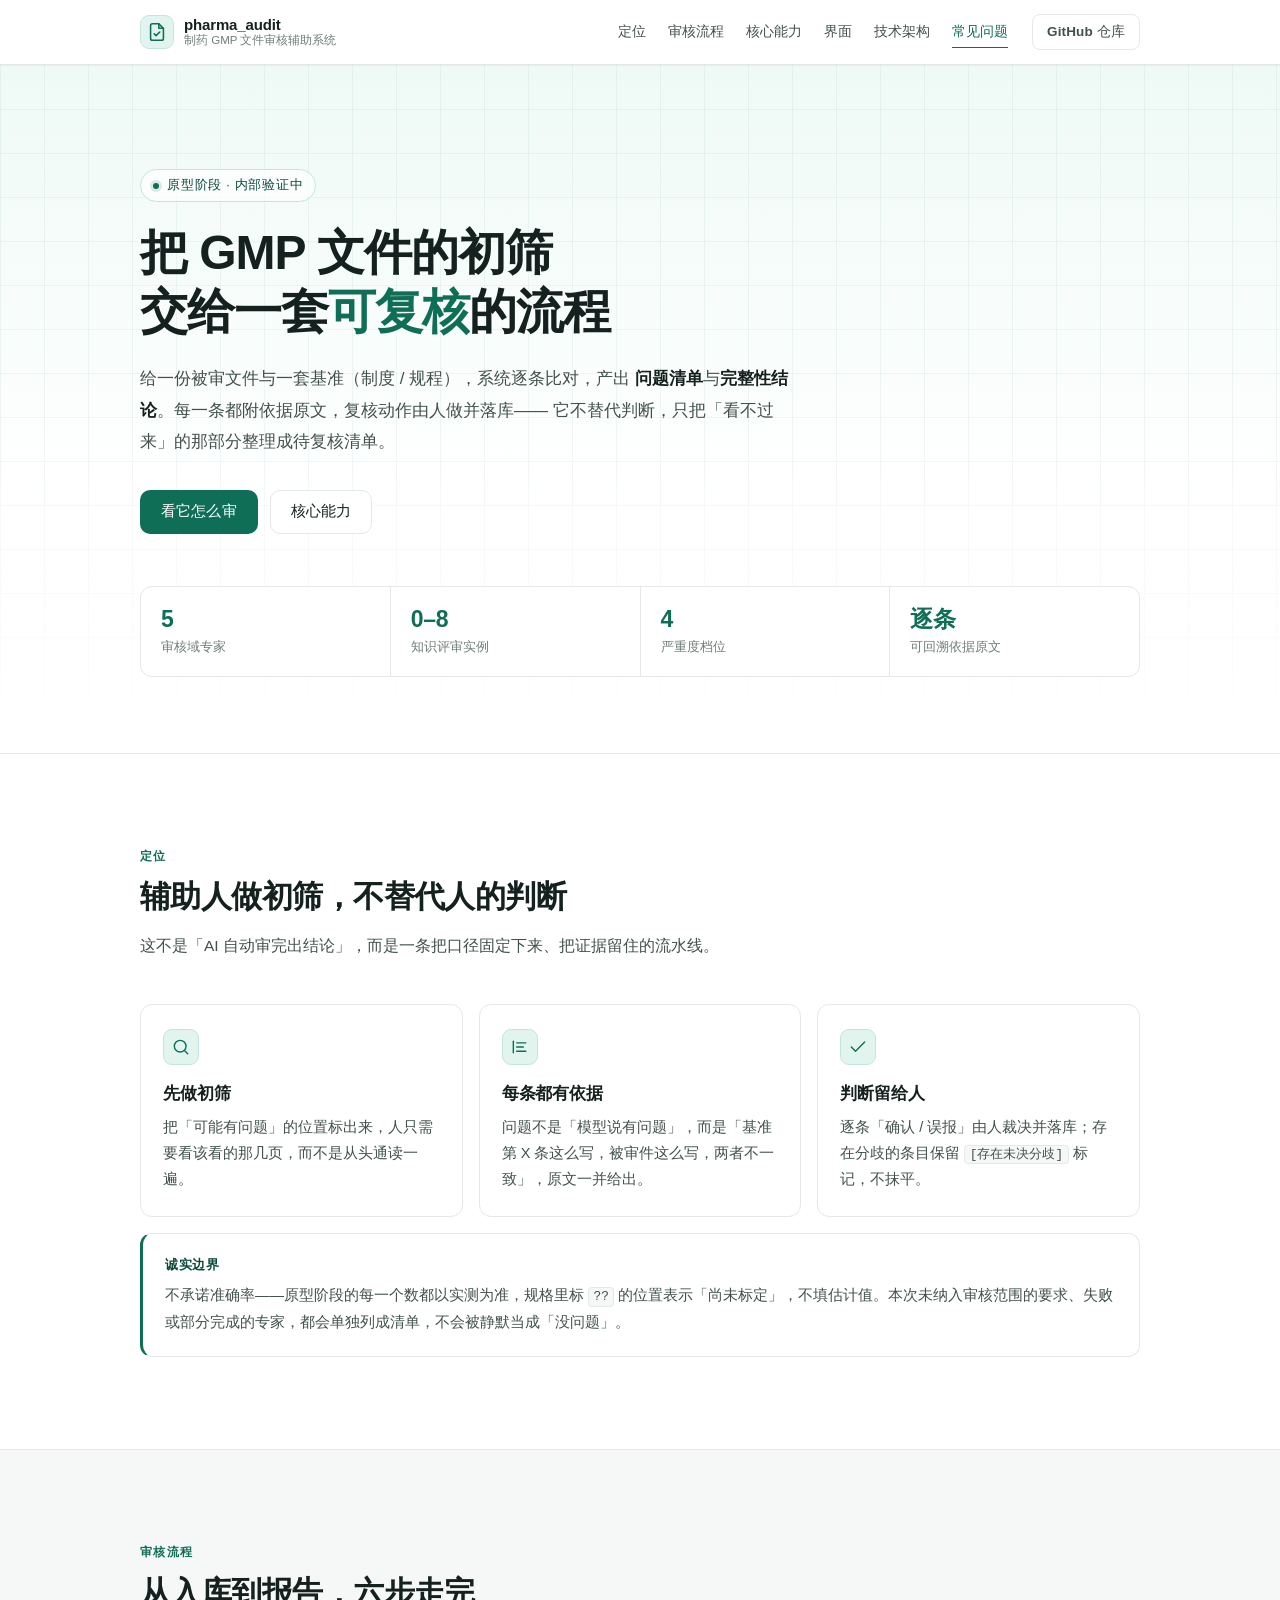
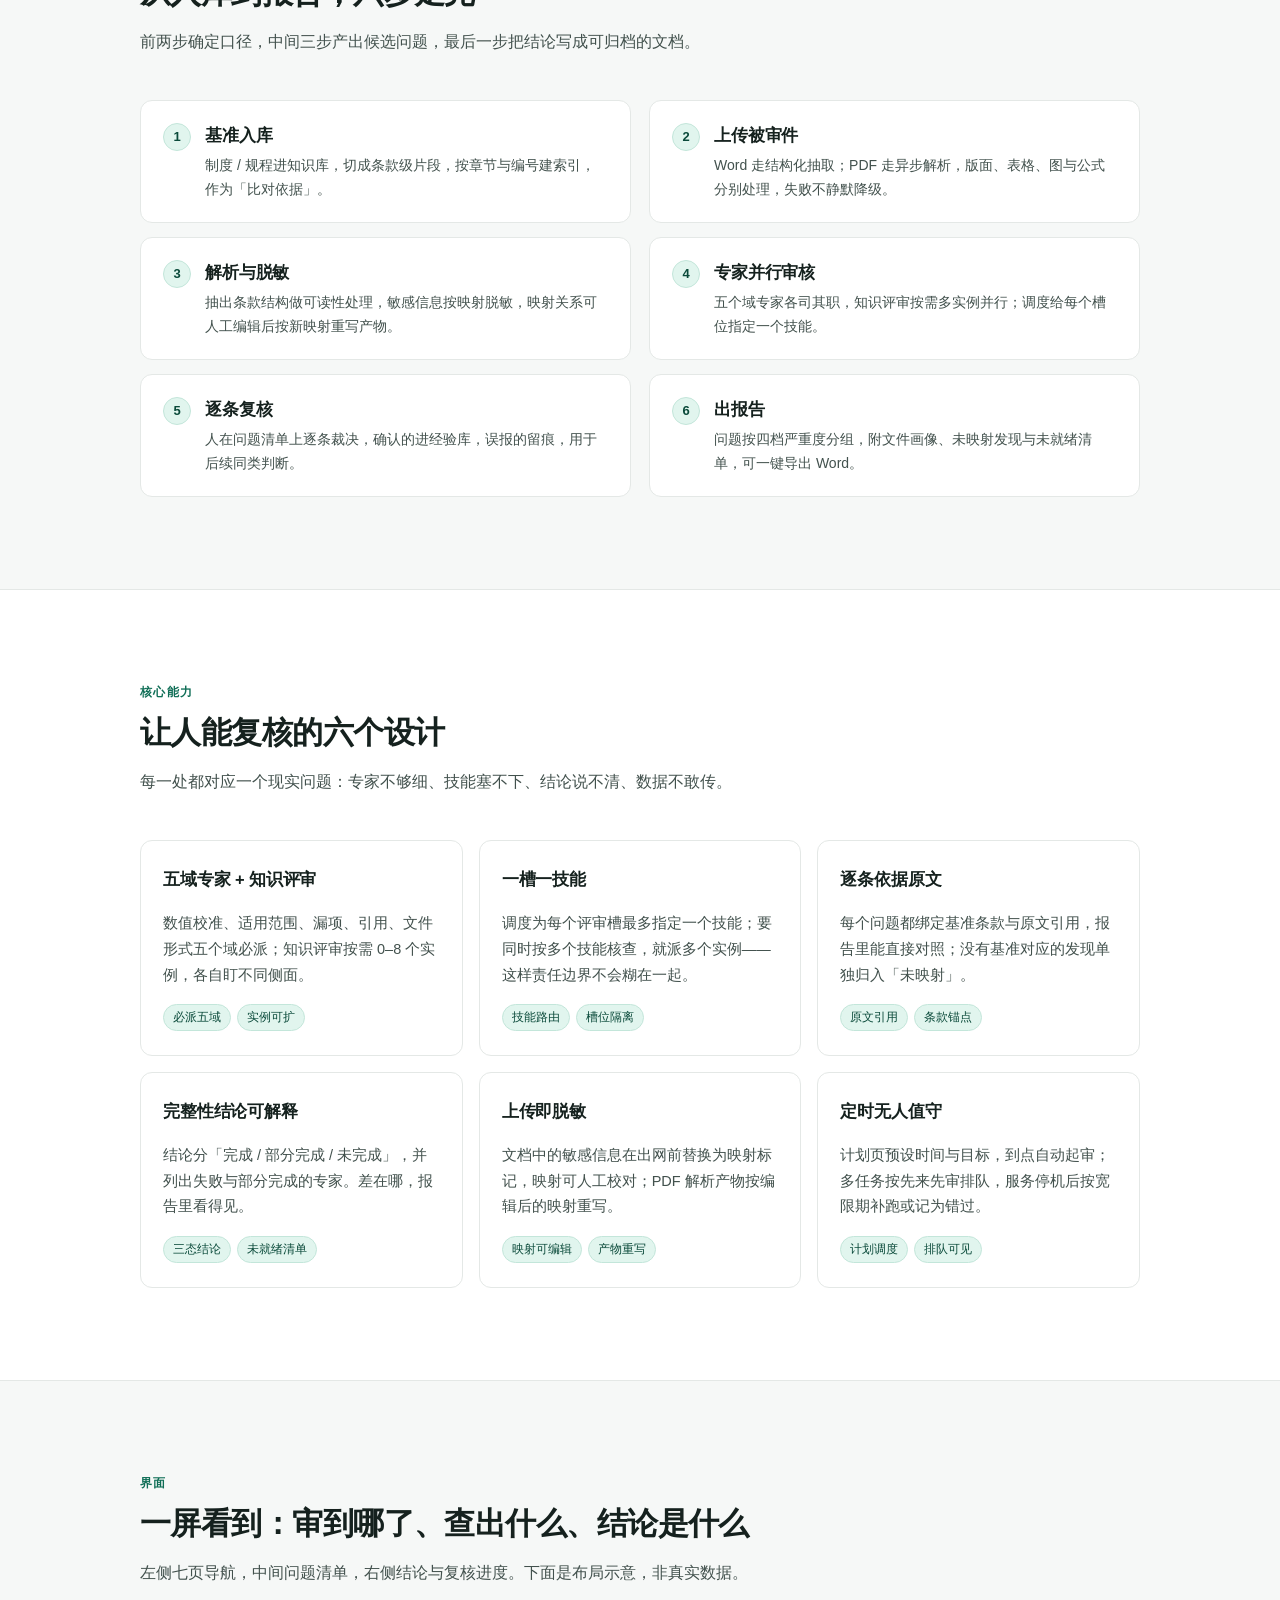
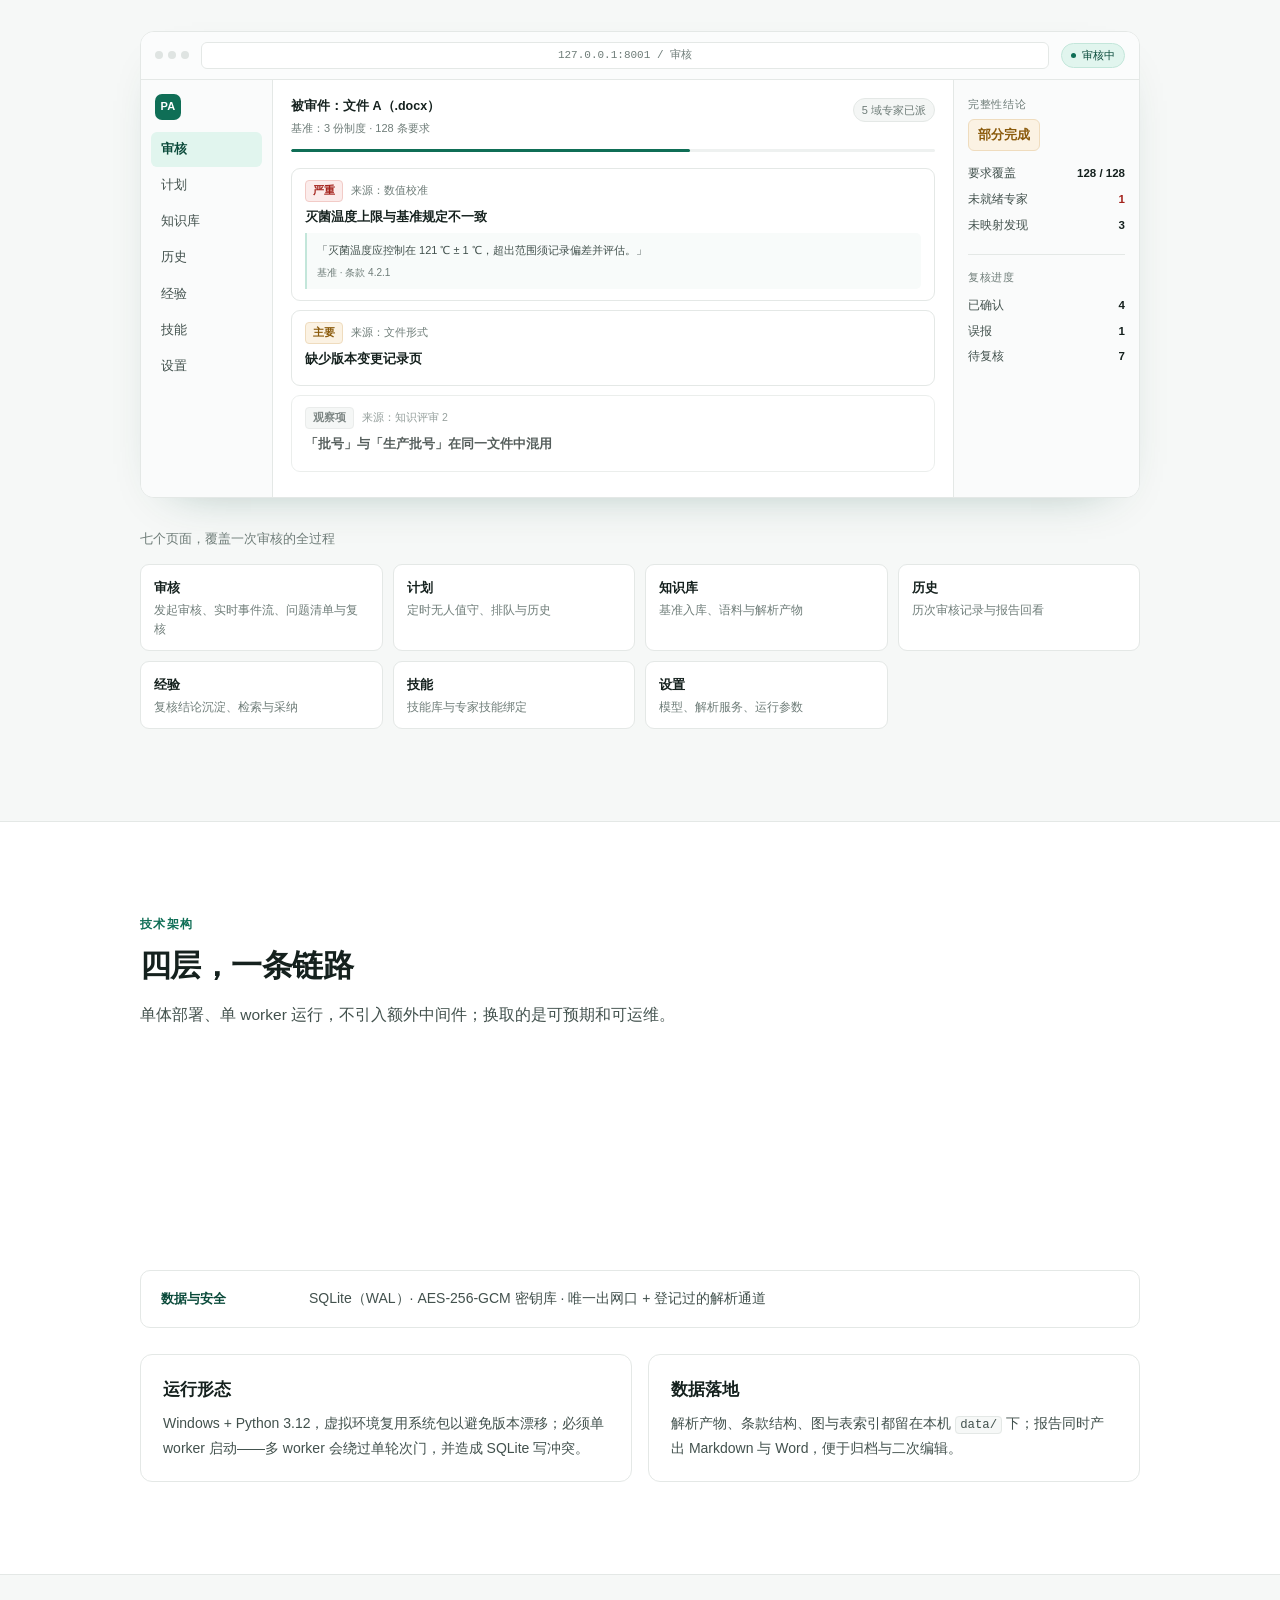
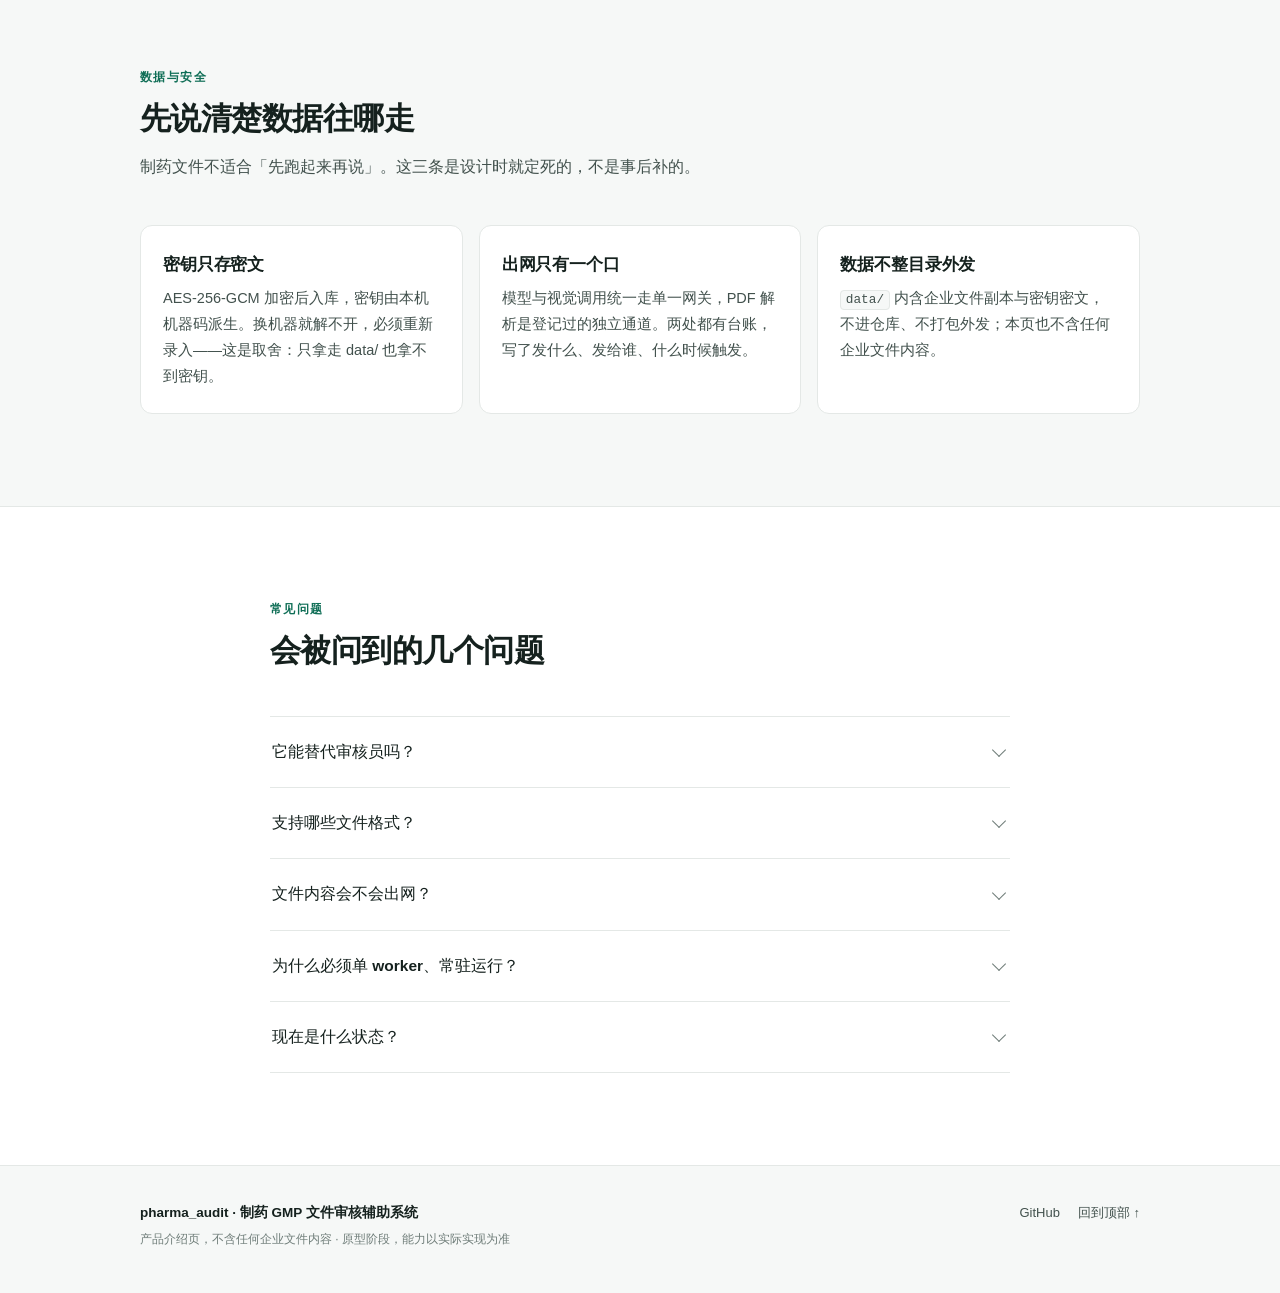
==== index.html @ dced98c9 "站点初始版本：产品介绍落地页（纯静态，无外部依赖）" ====
<!DOCTYPE html>
<html lang="zh-CN">
<head>
<meta charset="utf-8">
<meta name="viewport" content="width=device-width, initial-scale=1">
<title>制药 GMP 文件审核辅助系统 · 把初筛交给一套可复核的流程</title>
<meta name="description" content="制药 GMP 文件审核辅助系统：输入被审文件与基准制度，逐条比对，产出带依据原文的问题清单与完整性结论。系统做初筛，判断留给人。">
<meta name="color-scheme" content="light">
<meta property="og:type" content="website">
<meta property="og:title" content="制药 GMP 文件审核辅助系统">
<meta property="og:description" content="把 GMP 文件的初筛，交给一套可复核的流程。问题清单 + 完整性结论，每条都带依据原文。">
<meta property="og:url" content="https://wilson1109.github.io/pharma-audit-site/">
<link rel="canonical" href="https://wilson1109.github.io/pharma-audit-site/">
<link rel="icon" href="assets/favicon.svg" type="image/svg+xml">
<link rel="stylesheet" href="assets/css/style.css">
</head>
<body>
<a class="skip" href="#main">跳到正文</a>

<header class="nav" id="nav">
  <div class="wrap nav-inner">
    <a class="brand" href="#top">
      <span class="brand-mark" aria-hidden="true">
        <svg viewBox="0 0 24 24" width="22" height="22" fill="none" stroke="currentColor" stroke-width="1.7" stroke-linecap="round" stroke-linejoin="round">
          <path d="M14 3H7a2 2 0 0 0-2 2v14a2 2 0 0 0 2 2h10a2 2 0 0 0 2-2V8z"/>
          <path d="M14 3v5h5"/>
          <path d="M9 14l2 2 4-4"/>
        </svg>
      </span>
      <span class="brand-text">
        <b>pharma_audit</b>
        <i>制药 GMP 文件审核辅助系统</i>
      </span>
    </a>
    <nav class="nav-links" aria-label="页面导航">
      <a href="#position">定位</a>
      <a href="#flow">审核流程</a>
      <a href="#capability">核心能力</a>
      <a href="#ui">界面</a>
      <a href="#stack">技术架构</a>
      <a href="#faq">常见问题</a>
    </nav>
    <a class="btn btn-ghost nav-cta" href="https://github.com/wilson1109/pharma-audit-site" target="_blank" rel="noopener">GitHub 仓库</a>
    <button class="nav-toggle" id="navToggle" aria-label="展开导航" aria-expanded="false" aria-controls="navMobile">
      <span></span><span></span>
    </button>
  </div>
  <div class="nav-mobile" id="navMobile" hidden>
    <a href="#position">定位</a>
    <a href="#flow">审核流程</a>
    <a href="#capability">核心能力</a>
    <a href="#ui">界面</a>
    <a href="#stack">技术架构</a>
    <a href="#faq">常见问题</a>
    <a href="https://github.com/wilson1109/pharma-audit-site" target="_blank" rel="noopener">GitHub 仓库</a>
  </div>
</header>

<main id="main">

  <section class="hero" id="top">
    <div class="wrap">
      <p class="eyebrow"><span class="dot" aria-hidden="true"></span>原型阶段 · 内部验证中</p>
      <h1>把 GMP 文件的初筛<br>交给一套<b>可复核</b>的流程</h1>
      <p class="lede">
        给一份被审文件与一套基准（制度 / 规程），系统逐条比对，产出
        <b>问题清单</b>与<b>完整性结论</b>。每一条都附依据原文，复核动作由人做并落库——
        它不替代判断，只把「看不过来」的那部分整理成待复核清单。
      </p>
      <div class="hero-actions">
        <a class="btn btn-solid" href="#flow">看它怎么审</a>
        <a class="btn btn-line" href="#capability">核心能力</a>
      </div>
      <dl class="hero-stats">
        <div><dt>5</dt><dd>审核域专家</dd></div>
        <div><dt>0–8</dt><dd>知识评审实例</dd></div>
        <div><dt>4</dt><dd>严重度档位</dd></div>
        <div><dt>逐条</dt><dd>可回溯依据原文</dd></div>
      </dl>
    </div>
  </section>

  <section class="section" id="position">
    <div class="wrap">
      <header class="sec-head">
        <p class="kicker">定位</p>
        <h2>辅助人做初筛，不替代人的判断</h2>
        <p class="sec-lede">这不是「AI 自动审完出结论」，而是一条把口径固定下来、把证据留住的流水线。</p>
      </header>
      <div class="grid grid-3">
        <article class="card">
          <span class="card-icon" aria-hidden="true">
            <svg viewBox="0 0 24 24" width="20" height="20" fill="none" stroke="currentColor" stroke-width="1.7" stroke-linecap="round" stroke-linejoin="round"><circle cx="11" cy="11" r="7"/><path d="M20 20l-3.6-3.6"/></svg>
          </span>
          <h3>先做初筛</h3>
          <p>把「可能有问题」的位置标出来，人只需要看该看的那几页，而不是从头通读一遍。</p>
        </article>
        <article class="card">
          <span class="card-icon" aria-hidden="true">
            <svg viewBox="0 0 24 24" width="20" height="20" fill="none" stroke="currentColor" stroke-width="1.7" stroke-linecap="round" stroke-linejoin="round"><path d="M4 5v14"/><path d="M8 7h11M8 12h8M8 17h11"/></svg>
          </span>
          <h3>每条都有依据</h3>
          <p>问题不是「模型说有问题」，而是「基准第 X 条这么写，被审件这么写，两者不一致」，原文一并给出。</p>
        </article>
        <article class="card">
          <span class="card-icon" aria-hidden="true">
            <svg viewBox="0 0 24 24" width="20" height="20" fill="none" stroke="currentColor" stroke-width="1.7" stroke-linecap="round" stroke-linejoin="round"><path d="M20 6L9 17l-5-5"/></svg>
          </span>
          <h3>判断留给人</h3>
          <p>逐条「确认 / 误报」由人裁决并落库；存在分歧的条目保留 <code>[存在未决分歧]</code> 标记，不抹平。</p>
        </article>
      </div>

      <div class="note">
        <b>诚实边界</b>
        <p>不承诺准确率——原型阶段的每一个数都以实测为准，规格里标 <code>??</code> 的位置表示「尚未标定」，不填估计值。本次未纳入审核范围的要求、失败或部分完成的专家，都会单独列成清单，不会被静默当成「没问题」。</p>
      </div>
    </div>
  </section>

  <section class="section section-soft" id="flow">
    <div class="wrap">
      <header class="sec-head">
        <p class="kicker">审核流程</p>
        <h2>从入库到报告，六步走完</h2>
        <p class="sec-lede">前两步确定口径，中间三步产出候选问题，最后一步把结论写成可归档的文档。</p>
      </header>
      <ol class="steps">
        <li>
          <span class="step-n">1</span>
          <div><h3>基准入库</h3><p>制度 / 规程进知识库，切成条款级片段，按章节与编号建索引，作为「比对依据」。</p></div>
        </li>
        <li>
          <span class="step-n">2</span>
          <div><h3>上传被审件</h3><p>Word 走结构化抽取；PDF 走异步解析，版面、表格、图与公式分别处理，失败不静默降级。</p></div>
        </li>
        <li>
          <span class="step-n">3</span>
          <div><h3>解析与脱敏</h3><p>抽出条款结构做可读性处理，敏感信息按映射脱敏，映射关系可人工编辑后按新映射重写产物。</p></div>
        </li>
        <li>
          <span class="step-n">4</span>
          <div><h3>专家并行审核</h3><p>五个域专家各司其职，知识评审按需多实例并行；调度给每个槽位指定一个技能。</p></div>
        </li>
        <li>
          <span class="step-n">5</span>
          <div><h3>逐条复核</h3><p>人在问题清单上逐条裁决，确认的进经验库，误报的留痕，用于后续同类判断。</p></div>
        </li>
        <li>
          <span class="step-n">6</span>
          <div><h3>出报告</h3><p>问题按四档严重度分组，附文件画像、未映射发现与未就绪清单，可一键导出 Word。</p></div>
        </li>
      </ol>
    </div>
  </section>

  <section class="section" id="capability">
    <div class="wrap">
      <header class="sec-head">
        <p class="kicker">核心能力</p>
        <h2>让人能复核的六个设计</h2>
        <p class="sec-lede">每一处都对应一个现实问题：专家不够细、技能塞不下、结论说不清、数据不敢传。</p>
      </header>
      <div class="grid grid-3">
        <article class="card card-tall">
          <h3>五域专家 + 知识评审</h3>
          <p>数值校准、适用范围、漏项、引用、文件形式五个域必派；知识评审按需 0–8 个实例，各自盯不同侧面。</p>
          <p class="tags"><span>必派五域</span><span>实例可扩</span></p>
        </article>
        <article class="card card-tall">
          <h3>一槽一技能</h3>
          <p>调度为每个评审槽最多指定一个技能；要同时按多个技能核查，就派多个实例——这样责任边界不会糊在一起。</p>
          <p class="tags"><span>技能路由</span><span>槽位隔离</span></p>
        </article>
        <article class="card card-tall">
          <h3>逐条依据原文</h3>
          <p>每个问题都绑定基准条款与原文引用，报告里能直接对照；没有基准对应的发现单独归入「未映射」。</p>
          <p class="tags"><span>原文引用</span><span>条款锚点</span></p>
        </article>
        <article class="card card-tall">
          <h3>完整性结论可解释</h3>
          <p>结论分「完成 / 部分完成 / 未完成」，并列出失败与部分完成的专家。差在哪，报告里看得见。</p>
          <p class="tags"><span>三态结论</span><span>未就绪清单</span></p>
        </article>
        <article class="card card-tall">
          <h3>上传即脱敏</h3>
          <p>文档中的敏感信息在出网前替换为映射标记，映射可人工校对；PDF 解析产物按编辑后的映射重写。</p>
          <p class="tags"><span>映射可编辑</span><span>产物重写</span></p>
        </article>
        <article class="card card-tall">
          <h3>定时无人值守</h3>
          <p>计划页预设时间与目标，到点自动起审；多任务按先来先审排队，服务停机后按宽限期补跑或记为错过。</p>
          <p class="tags"><span>计划调度</span><span>排队可见</span></p>
        </article>
      </div>
    </div>
  </section>

  <section class="section section-soft" id="ui">
    <div class="wrap">
      <header class="sec-head">
        <p class="kicker">界面</p>
        <h2>一屏看到：审到哪了、查出什么、结论是什么</h2>
        <p class="sec-lede">左侧七页导航，中间问题清单，右侧结论与复核进度。下面是布局示意，非真实数据。</p>
      </header>

      <div class="mock" role="img" aria-label="审核页界面布局示意：左侧七页导航，中间为带严重度与依据原文的问题清单，右侧为完整性结论与复核进度">
        <div class="mock-bar">
          <span class="mock-dots" aria-hidden="true"><i></i><i></i><i></i></span>
          <span class="mock-url">127.0.0.1:8001 / 审核</span>
          <span class="mock-live"><i aria-hidden="true"></i>审核中</span>
        </div>
        <div class="mock-body">
          <aside class="mock-side">
            <div class="mock-logo">PA</div>
            <ul>
              <li class="on">审核</li>
              <li>计划</li>
              <li>知识库</li>
              <li>历史</li>
              <li>经验</li>
              <li>技能</li>
              <li>设置</li>
            </ul>
          </aside>
          <div class="mock-main">
            <div class="mock-head">
              <div>
                <b>被审件：文件 A（.docx）</b>
                <span>基准：3 份制度 · 128 条要求</span>
              </div>
              <span class="mock-chip">5 域专家已派</span>
            </div>
            <div class="mock-progress"><i style="width:62%"></i></div>

            <div class="fin">
              <div class="fin-top"><span class="sev sev-1">严重</span><span class="fin-src">来源：数值校准</span></div>
              <p class="fin-title">灭菌温度上限与基准规定不一致</p>
              <blockquote>「灭菌温度应控制在 121 ℃ ± 1 ℃，超出范围须记录偏差并评估。」<cite>基准 · 条款 4.2.1</cite></blockquote>
            </div>

            <div class="fin">
              <div class="fin-top"><span class="sev sev-2">主要</span><span class="fin-src">来源：文件形式</span></div>
              <p class="fin-title">缺少版本变更记录页</p>
            </div>

            <div class="fin fin-dim">
              <div class="fin-top"><span class="sev sev-4">观察项</span><span class="fin-src">来源：知识评审 2</span></div>
              <p class="fin-title">「批号」与「生产批号」在同一文件中混用</p>
            </div>
          </div>
          <aside class="mock-right">
            <p class="panel-t">完整性结论</p>
            <p class="verdict">部分完成</p>
            <p class="kv"><span>要求覆盖</span><b>128 / 128</b></p>
            <p class="kv"><span>未就绪专家</span><b class="warn">1</b></p>
            <p class="kv"><span>未映射发现</span><b>3</b></p>
            <p class="panel-t">复核进度</p>
            <p class="kv"><span>已确认</span><b>4</b></p>
            <p class="kv"><span>误报</span><b>1</b></p>
            <p class="kv"><span>待复核</span><b>7</b></p>
          </aside>
        </div>
      </div>

      <div class="pages-strip">
        <p class="pages-title">七个页面，覆盖一次审核的全过程</p>
        <ul class="pages-list">
          <li><b>审核</b><span>发起审核、实时事件流、问题清单与复核</span></li>
          <li><b>计划</b><span>定时无人值守、排队与历史</span></li>
          <li><b>知识库</b><span>基准入库、语料与解析产物</span></li>
          <li><b>历史</b><span>历次审核记录与报告回看</span></li>
          <li><b>经验</b><span>复核结论沉淀、检索与采纳</span></li>
          <li><b>技能</b><span>技能库与专家技能绑定</span></li>
          <li><b>设置</b><span>模型、解析服务、运行参数</span></li>
        </ul>
      </div>
    </div>
  </section>

  <section class="section" id="stack">
    <div class="wrap">
      <header class="sec-head">
        <p class="kicker">技术架构</p>
        <h2>四层，一条链路</h2>
        <p class="sec-lede">单体部署、单 worker 运行，不引入额外中间件；换取的是可预期和可运维。</p>
      </header>

      <div class="stack">
        <div class="layer layer-1">
          <p class="layer-t">接入层</p>
          <p class="layer-d">FastAPI 七页界面 + SSE 实时事件流 · 单进程部署</p>
        </div>
        <div class="layer layer-2">
          <p class="layer-t">编排层</p>
          <p class="layer-d">LangGraph 图编排：分诊 → 多专家并行 → 汇总 → 完整性判定</p>
        </div>
        <div class="layer layer-3">
          <p class="layer-t">能力层</p>
          <p class="layer-d">混合检索（向量 / 词法 / 融合）· 专家与技能库 · 经验记忆 · 报告渲染</p>
        </div>
        <div class="layer layer-4">
          <p class="layer-t">数据与安全</p>
          <p class="layer-d">SQLite（WAL）· AES-256-GCM 密钥库 · 唯一出网口 + 登记过的解析通道</p>
        </div>
      </div>

      <div class="grid grid-2 tech-notes">
        <div class="mini">
          <h3>运行形态</h3>
          <p>Windows + Python 3.12，虚拟环境复用系统包以避免版本漂移；必须单 worker 启动——多 worker 会绕过单轮次门，并造成 SQLite 写冲突。</p>
        </div>
        <div class="mini">
          <h3>数据落地</h3>
          <p>解析产物、条款结构、图与表索引都留在本机 <code>data/</code> 下；报告同时产出 Markdown 与 Word，便于归档与二次编辑。</p>
        </div>
      </div>
    </div>
  </section>

  <section class="section section-soft" id="security">
    <div class="wrap">
      <header class="sec-head">
        <p class="kicker">数据与安全</p>
        <h2>先说清楚数据往哪走</h2>
        <p class="sec-lede">制药文件不适合「先跑起来再说」。这三条是设计时就定死的，不是事后补的。</p>
      </header>
      <div class="grid grid-3">
        <article class="card">
          <h3>密钥只存密文</h3>
          <p>AES-256-GCM 加密后入库，密钥由本机机器码派生。换机器就解不开，必须重新录入——这是取舍：只拿走 data/ 也拿不到密钥。</p>
        </article>
        <article class="card">
          <h3>出网只有一个口</h3>
          <p>模型与视觉调用统一走单一网关，PDF 解析是登记过的独立通道。两处都有台账，写了发什么、发给谁、什么时候触发。</p>
        </article>
        <article class="card">
          <h3>数据不整目录外发</h3>
          <p><code>data/</code> 内含企业文件副本与密钥密文，不进仓库、不打包外发；本页也不含任何企业文件内容。</p>
        </article>
      </div>
    </div>
  </section>

  <section class="section" id="faq">
    <div class="wrap wrap-narrow">
      <header class="sec-head">
        <p class="kicker">常见问题</p>
        <h2>会被问到的几个问题</h2>
      </header>
      <details>
        <summary>它能替代审核员吗？</summary>
        <p>不能，也没这么设计。它输出的是「待复核的问题候选」：定位、依据、原文都给了，判断仍然由人下。报告里每条都留有复核位。</p>
      </details>
      <details>
        <summary>支持哪些文件格式？</summary>
        <p>Word（.doc / .docx）走结构化抽取；PDF 走异步解析任务，版面、表格、图与公式分别处理，扫描件另做 OCR 复核。解析失败会明确报错，不会静默降级成本地粗解析。</p>
      </details>
      <details>
        <summary>文件内容会不会出网？</summary>
        <p>会，但边界是明确的：条款文本发往所配置的模型端点，PDF 只发文件字节或页面图像，不发送审核问题与报告内容。全部去向在项目 README 的外发台账里逐条登记，且需使用方书面确认后才允许。</p>
      </details>
      <details>
        <summary>为什么必须单 worker、常驻运行？</summary>
        <p>单 worker 是为了保证「一次只跑一轮审核」的进程级门不被绕过，同时避免 SQLite 写冲突；常驻是为了定时计划能到点触发——服务不在跑，计划不会执行。</p>
      </details>
      <details>
        <summary>现在是什么状态？</summary>
        <p>原型 / 内部验证阶段。七个页面与主链路可用，功能仍在收敛，规格与缺陷逐条登记。页面上的能力描述以当前实现为准，不承诺准确率数字。</p>
      </details>
    </div>
  </section>

</main>

<footer class="foot">
  <div class="wrap foot-inner">
    <div>
      <p class="foot-brand">pharma_audit · 制药 GMP 文件审核辅助系统</p>
      <p class="foot-note">产品介绍页，不含任何企业文件内容 · 原型阶段，能力以实际实现为准</p>
    </div>
    <div class="foot-links">
      <a href="https://github.com/wilson1109/pharma-audit-site" target="_blank" rel="noopener">GitHub</a>
      <a href="#top">回到顶部 ↑</a>
    </div>
  </div>
</footer>

<script src="assets/js/main.js" defer></script>
</body>
</html>
---- assets/css/style.css ----
/* pharma_audit · 站点样式
   纯静态、无外部依赖：不引 CDN 字体，不引框架。 */

:root{
  --brand:#0f6e56;
  --brand-ink:#0a4a3a;
  --brand-soft:#e1f5ee;
  --brand-line:#c3e6da;
  --ink:#15211e;
  --ink-2:#42514d;
  --muted:#6f7d79;
  --line:#e4e8e6;
  --line-2:#eef1f0;
  --bg:#ffffff;
  --bg-soft:#f6f8f7;
  --radius:12px;
  --wrap:1080px;
  --font:-apple-system,BlinkMacSystemFont,"Segoe UI","PingFang SC","Hiragino Sans GB","Microsoft YaHei",sans-serif;
  --mono:ui-monospace,SFMono-Regular,"Cascadia Mono",Consolas,monospace;
}

*{box-sizing:border-box}
html{-webkit-text-size-adjust:100%;scroll-behavior:smooth}
body{
  margin:0;
  font-family:var(--font);
  font-size:16px;
  line-height:1.7;
  color:var(--ink);
  background:var(--bg);
  -webkit-font-smoothing:antialiased;
}
img,svg{max-width:100%}
a{color:inherit;text-decoration:none}
code{font-family:var(--mono);font-size:.88em;background:var(--bg-soft);border:1px solid var(--line);border-radius:4px;padding:.1em .35em}

.wrap{width:100%;max-width:var(--wrap);margin:0 auto;padding:0 clamp(20px,5vw,40px)}
.wrap-narrow{max-width:820px}

.skip{position:absolute;left:-9999px}
.skip:focus{left:12px;top:12px;z-index:99;background:#fff;padding:8px 14px;border:1px solid var(--line);border-radius:8px}

/* ── 导航 ───────────────────────────────────────────── */
.nav{
  position:sticky;top:0;z-index:50;
  background:rgba(255,255,255,.88);
  backdrop-filter:saturate(160%) blur(10px);
  border-bottom:1px solid var(--line);
}
.nav-inner{display:flex;align-items:center;gap:24px;height:64px}
.brand{display:flex;align-items:center;gap:10px;flex:0 0 auto}
.brand-mark{
  display:grid;place-items:center;width:34px;height:34px;
  border-radius:9px;background:var(--brand-soft);color:var(--brand);
  border:1px solid var(--brand-line);
}
.brand-text{display:flex;flex-direction:column;line-height:1.2}
.brand-text b{font-size:15px;font-weight:650;letter-spacing:-.01em}
.brand-text i{font-style:normal;font-size:11.5px;color:var(--muted)}
.nav-links{display:flex;gap:22px;margin-left:auto;font-size:14px;color:var(--ink-2)}
.nav-links a{padding:4px 0;border-bottom:1.5px solid transparent;transition:color .18s,border-color .18s}
.nav-links a:hover,.nav-links a.active{color:var(--brand);border-bottom-color:var(--brand)}
.nav-cta{flex:0 0 auto}
.nav-toggle{
  display:none;margin-left:auto;width:40px;height:36px;border:1px solid var(--line);
  background:#fff;border-radius:8px;padding:0;cursor:pointer;
}
.nav-toggle span{display:block;width:16px;height:1.5px;background:var(--ink-2);margin:4px auto}
.nav-mobile{display:none;flex-direction:column;border-top:1px solid var(--line);padding:8px clamp(20px,5vw,40px) 16px;background:#fff}
.nav-mobile a{padding:11px 2px;border-bottom:1px solid var(--line-2);font-size:15px;color:var(--ink-2)}
.nav-mobile.is-open{display:flex}

/* ── 按钮 ───────────────────────────────────────────── */
.btn{
  display:inline-flex;align-items:center;justify-content:center;
  height:44px;padding:0 20px;border-radius:10px;
  font-size:14.5px;font-weight:550;letter-spacing:.01em;
  border:1px solid transparent;transition:background .18s,color .18s,border-color .18s,transform .18s;
  cursor:pointer;
}
.btn:active{transform:translateY(1px)}
.btn-solid{background:var(--brand);color:#fff}
.btn-solid:hover{background:var(--brand-ink)}
.btn-line{border-color:var(--line);color:var(--ink);background:#fff}
.btn-line:hover{border-color:var(--brand-line);color:var(--brand);background:var(--brand-soft)}
.btn-ghost{height:36px;padding:0 14px;font-size:13.5px;border-color:var(--line);color:var(--ink-2);background:#fff;border-radius:8px}
.btn-ghost:hover{border-color:var(--brand-line);color:var(--brand)}

/* ── 首屏 ───────────────────────────────────────────── */
.hero{
  position:relative;
  padding:clamp(60px,9vw,104px) 0 clamp(48px,7vw,76px);
  border-bottom:1px solid var(--line);
  background:
    linear-gradient(180deg,rgba(225,245,238,.55),rgba(255,255,255,0) 62%),
    var(--bg);
}
.hero::before{
  content:"";position:absolute;inset:0;
  background-image:
    linear-gradient(to right,rgba(15,110,86,.055) 1px,transparent 1px),
    linear-gradient(to bottom,rgba(15,110,86,.055) 1px,transparent 1px);
  background-size:44px 44px;
  mask-image:linear-gradient(180deg,#000 0%,#000 55%,transparent 100%);
  -webkit-mask-image:linear-gradient(180deg,#000 0%,#000 55%,transparent 100%);
  pointer-events:none;
}
.hero .wrap{position:relative}
.eyebrow{
  display:inline-flex;align-items:center;gap:8px;
  margin:0 0 22px;font-size:12.5px;letter-spacing:.06em;
  color:var(--brand-ink);background:rgba(255,255,255,.7);
  border:1px solid var(--brand-line);border-radius:999px;padding:5px 12px;
}
.dot{width:6px;height:6px;border-radius:50%;background:var(--brand);box-shadow:0 0 0 3px rgba(15,110,86,.14)}
h1{
  margin:0 0 22px;
  font-size:clamp(30px,4.7vw,48px);
  line-height:1.22;font-weight:650;letter-spacing:-.022em;
}
h1 b{color:var(--brand);font-weight:650}
.lede{max-width:660px;margin:0 0 32px;font-size:clamp(15.5px,1.5vw,17px);color:var(--ink-2);line-height:1.85}
.lede b{color:var(--ink);font-weight:600}
.hero-actions{display:flex;flex-wrap:wrap;gap:12px;margin-bottom:clamp(36px,5vw,52px)}
.hero-stats{
  display:grid;grid-template-columns:repeat(4,minmax(0,1fr));gap:1px;
  margin:0;background:var(--line);border:1px solid var(--line);border-radius:var(--radius);
  overflow:hidden;
}
.hero-stats>div{background:#fff;padding:18px 20px}
.hero-stats dt{font-size:clamp(19px,2.2vw,23px);font-weight:650;color:var(--brand);letter-spacing:-.01em;line-height:1.3}
.hero-stats dd{margin:2px 0 0;font-size:12.5px;color:var(--muted)}

/* ── 通用区块 ────────────────────────────────────────── */
.section{padding:clamp(56px,8vw,92px) 0;border-bottom:1px solid var(--line)}
.section-soft{background:var(--bg-soft)}
.sec-head{max-width:700px;margin-bottom:clamp(32px,4vw,44px)}
.kicker{
  margin:0 0 10px;font-size:12px;font-weight:600;letter-spacing:.12em;
  text-transform:uppercase;color:var(--brand);
}
h2{margin:0 0 14px;font-size:clamp(23px,3vw,31px);line-height:1.35;font-weight:650;letter-spacing:-.018em}
.sec-lede{margin:0;color:var(--ink-2);font-size:15.5px;line-height:1.8}
h3{margin:0 0 8px;font-size:16.5px;font-weight:620;letter-spacing:-.008em}

/* ── 卡片 ───────────────────────────────────────────── */
.grid{display:grid;gap:16px}
.grid-2{grid-template-columns:repeat(2,minmax(0,1fr))}
.grid-3{grid-template-columns:repeat(3,minmax(0,1fr))}
.card{
  background:#fff;border:1px solid var(--line);border-radius:var(--radius);
  padding:24px 22px;transition:border-color .2s,box-shadow .2s,transform .2s;
}
.section-soft .card{background:#fff}
.card:hover{border-color:var(--brand-line);box-shadow:0 6px 22px -14px rgba(10,74,58,.4)}
.card p{margin:0;font-size:14.5px;color:var(--ink-2);line-height:1.78}
.card-icon{
  display:grid;place-items:center;width:36px;height:36px;margin-bottom:14px;
  border-radius:9px;background:var(--brand-soft);color:var(--brand);
  border:1px solid var(--brand-line);
}
.card-tall{display:flex;flex-direction:column;gap:10px}
.tags{display:flex;flex-wrap:wrap;gap:6px;margin-top:auto!important;padding-top:6px}
.tags span{
  font-size:11.5px;color:var(--brand-ink);background:var(--brand-soft);
  border:1px solid var(--brand-line);border-radius:999px;padding:2px 9px;
}

/* ── 诚实边界提示 ─────────────────────────────────────── */
.note{
  margin-top:16px;padding:20px 22px;border-radius:var(--radius);
  background:#fff;border:1px solid var(--line);border-left:3px solid var(--brand);
}
.note b{display:block;margin-bottom:6px;font-size:13px;letter-spacing:.04em;color:var(--brand-ink)}
.note p{margin:0;font-size:14.5px;color:var(--ink-2);line-height:1.8}

/* ── 流程 ───────────────────────────────────────────── */
.steps{
  list-style:none;counter-reset:none;margin:0;padding:0;
  display:grid;grid-template-columns:repeat(2,minmax(0,1fr));gap:14px 18px;
}
.steps li{
  display:flex;gap:14px;background:#fff;border:1px solid var(--line);
  border-radius:var(--radius);padding:20px 22px;
}
.step-n{
  flex:0 0 auto;display:grid;place-items:center;width:28px;height:28px;
  border-radius:50%;background:var(--brand-soft);color:var(--brand-ink);
  border:1px solid var(--brand-line);font-size:13px;font-weight:650;
  margin-top:2px;
}
.steps h3{margin-bottom:4px}
.steps p{margin:0;font-size:14px;color:var(--ink-2);line-height:1.75}

/* ── 界面示意 ────────────────────────────────────────── */
.mock{
  border:1px solid var(--line);border-radius:14px;background:#fff;
  box-shadow:0 18px 50px -34px rgba(10,74,58,.45);
  overflow:hidden;font-size:12.5px;
}
.mock-bar{
  display:flex;align-items:center;gap:12px;
  padding:10px 14px;border-bottom:1px solid var(--line);background:#fbfcfc;
}
.mock-dots{display:flex;gap:5px}
.mock-dots i{width:8px;height:8px;border-radius:50%;background:#dfe4e2}
.mock-url{
  flex:1;font-family:var(--mono);font-size:11px;color:var(--muted);
  background:#fff;border:1px solid var(--line);border-radius:6px;padding:3px 10px;
  text-align:center;overflow:hidden;white-space:nowrap;text-overflow:ellipsis;
}
.mock-live{
  display:inline-flex;align-items:center;gap:6px;font-size:11px;color:var(--brand-ink);
  background:var(--brand-soft);border:1px solid var(--brand-line);border-radius:999px;padding:2px 9px;
}
.mock-live i{width:5px;height:5px;border-radius:50%;background:var(--brand)}
.mock-body{display:grid;grid-template-columns:132px minmax(0,1fr) 186px;min-height:340px}

.mock-side{background:#fafbfb;border-right:1px solid var(--line);padding:14px 10px}
.mock-logo{
  display:grid;place-items:center;width:26px;height:26px;margin:0 0 12px 4px;
  border-radius:7px;background:var(--brand);color:#fff;font-size:11px;font-weight:650;letter-spacing:.02em;
}
.mock-side ul{list-style:none;margin:0;padding:0;display:flex;flex-direction:column;gap:1px}
.mock-side li{
  padding:7px 10px;border-radius:6px;color:var(--ink-2);font-size:12.5px;
}
.mock-side li.on{background:var(--brand-soft);color:var(--brand-ink);font-weight:600}

.mock-main{padding:16px 18px;min-width:0}
.mock-head{display:flex;align-items:flex-start;justify-content:space-between;gap:12px;margin-bottom:12px}
.mock-head b{display:block;font-size:12.5px;color:var(--ink);font-weight:600}
.mock-head span{display:block;font-size:11px;color:var(--muted);margin-top:2px}
.mock-chip{
  flex:0 0 auto;font-size:10.5px;color:var(--ink-2);background:#f4f6f5;
  border:1px solid var(--line);border-radius:999px;padding:2px 8px;
}
.mock-progress{height:3px;border-radius:2px;background:var(--line-2);overflow:hidden;margin-bottom:16px}
.mock-progress i{display:block;height:100%;background:var(--brand);border-radius:2px}

.fin{border:1px solid var(--line);border-radius:9px;padding:11px 13px;margin-bottom:9px;background:#fff}
.fin-dim{opacity:.72}
.fin-top{display:flex;align-items:center;gap:8px;margin-bottom:6px}
.sev{font-size:10.5px;font-weight:600;border-radius:4px;padding:1px 7px;border:1px solid}
.sev-1{color:#a3221b;background:#fbeceb;border-color:#f2cbc7}
.sev-2{color:#8a5a0b;background:#fbf2e3;border-color:#efdcbe}
.sev-4{color:#4a5754;background:#f2f4f3;border-color:#e2e6e4}
.fin-src{font-size:10.5px;color:var(--muted)}
.fin-title{margin:0 0 6px;font-size:12.5px;font-weight:600;color:var(--ink);line-height:1.5}
.fin blockquote{
  margin:0;padding:8px 10px;border-left:2px solid var(--brand-line);
  background:#f8fbfa;border-radius:0 5px 5px 0;
  font-size:11px;color:var(--ink-2);line-height:1.7;
}
.fin cite{display:block;margin-top:4px;font-style:normal;font-size:10px;color:var(--muted)}

.mock-right{border-left:1px solid var(--line);background:#fafbfb;padding:16px 14px}
.panel-t{margin:0 0 6px;font-size:10.5px;letter-spacing:.06em;color:var(--muted)}
.panel-t:not(:first-child){margin-top:16px;padding-top:14px;border-top:1px solid var(--line)}
.verdict{
  margin:0 0 10px;font-size:13px;font-weight:650;color:#8a5a0b;
  background:#fbf2e3;border:1px solid #efdcbe;border-radius:6px;padding:4px 9px;display:inline-block;
}
.kv{display:flex;justify-content:space-between;gap:8px;margin:0;padding:3px 0;font-size:11.5px;color:var(--ink-2)}
.kv b{color:var(--ink);font-weight:600}
.kv b.warn{color:#a3221b}

.pages-strip{margin-top:30px}
.pages-title{margin:0 0 14px;font-size:13px;color:var(--muted)}
.pages-list{
  list-style:none;margin:0;padding:0;display:grid;
  grid-template-columns:repeat(4,minmax(0,1fr));gap:10px;
}
.pages-list li{
  background:#fff;border:1px solid var(--line);border-radius:9px;padding:12px 13px;
}
.pages-list b{display:block;font-size:13px;font-weight:600;margin-bottom:2px}
.pages-list span{display:block;font-size:11.5px;color:var(--muted);line-height:1.6}

/* ── 架构层 ─────────────────────────────────────────── */
.stack{display:flex;flex-direction:column;gap:8px;margin-bottom:26px}
.layer{
  display:grid;grid-template-columns:132px minmax(0,1fr);align-items:center;gap:16px;
  border:1px solid var(--line);border-radius:10px;padding:16px 20px;background:#fff;
}
.layer-1{background:#eef8f4;border-color:var(--brand-line)}
.layer-2{background:#f4faf8}
.layer-3{background:#f9fcfb}
.layer-t{margin:0;font-size:13px;font-weight:650;color:var(--brand-ink)}
.layer-d{margin:0;font-size:14px;color:var(--ink-2);line-height:1.7}
.tech-notes .mini{border:1px solid var(--line);border-radius:var(--radius);padding:20px 22px;background:#fff}
.tech-notes .mini p{margin:0;font-size:14px;color:var(--ink-2);line-height:1.8}

/* ── FAQ ────────────────────────────────────────────── */
details{border-bottom:1px solid var(--line);padding:4px 0}
details:first-of-type{border-top:1px solid var(--line)}
summary{
  cursor:pointer;list-style:none;padding:18px 34px 18px 2px;position:relative;
  font-size:15.5px;font-weight:550;color:var(--ink);
}
summary::-webkit-details-marker{display:none}
summary::after{
  content:"";position:absolute;right:6px;top:50%;width:9px;height:9px;
  border-right:1.6px solid var(--muted);border-bottom:1.6px solid var(--muted);
  transform:translateY(-70%) rotate(45deg);transition:transform .2s;
}
details[open] summary::after{transform:translateY(-30%) rotate(-135deg)}
details p{margin:0 0 18px;padding-right:34px;font-size:14.5px;color:var(--ink-2);line-height:1.85}

/* ── 页脚 ───────────────────────────────────────────── */
.foot{padding:36px 0 44px;background:var(--bg-soft)}
.foot-inner{display:flex;flex-wrap:wrap;gap:16px;align-items:flex-start;justify-content:space-between}
.foot-brand{margin:0 0 4px;font-size:13.5px;font-weight:600;color:var(--ink)}
.foot-note{margin:0;font-size:12px;color:var(--muted)}
.foot-links{display:flex;gap:18px;font-size:13px;color:var(--ink-2)}
.foot-links a:hover{color:var(--brand)}

/* ── 入场动画 ─────────────────────────────────────────── */
.reveal{opacity:0;transform:translateY(10px)}
.reveal.in{opacity:1;transform:none;transition:opacity .5s ease,transform .5s ease}
@media (prefers-reduced-motion:reduce){
  html{scroll-behavior:auto}
  .reveal{opacity:1;transform:none}
  *{transition:none!important}
}

/* ── 响应式 ─────────────────────────────────────────── */
@media (max-width:960px){
  .nav-links,.nav-cta{display:none}
  .nav-toggle{display:block}
  .grid-3{grid-template-columns:repeat(2,minmax(0,1fr))}
  .pages-list{grid-template-columns:repeat(2,minmax(0,1fr))}
  .mock-body{grid-template-columns:112px minmax(0,1fr)}
  .mock-right{display:none}
}
@media (max-width:720px){
  body{font-size:15.5px}
  .hero-stats{grid-template-columns:repeat(2,minmax(0,1fr))}
  .grid-2,.grid-3{grid-template-columns:minmax(0,1fr)}
  .steps{grid-template-columns:minmax(0,1fr)}
  .layer{grid-template-columns:minmax(0,1fr);gap:4px}
  .mock-body{grid-template-columns:minmax(0,1fr)}
  .mock-side{display:none}
  .pages-list{grid-template-columns:minmax(0,1fr)}
}
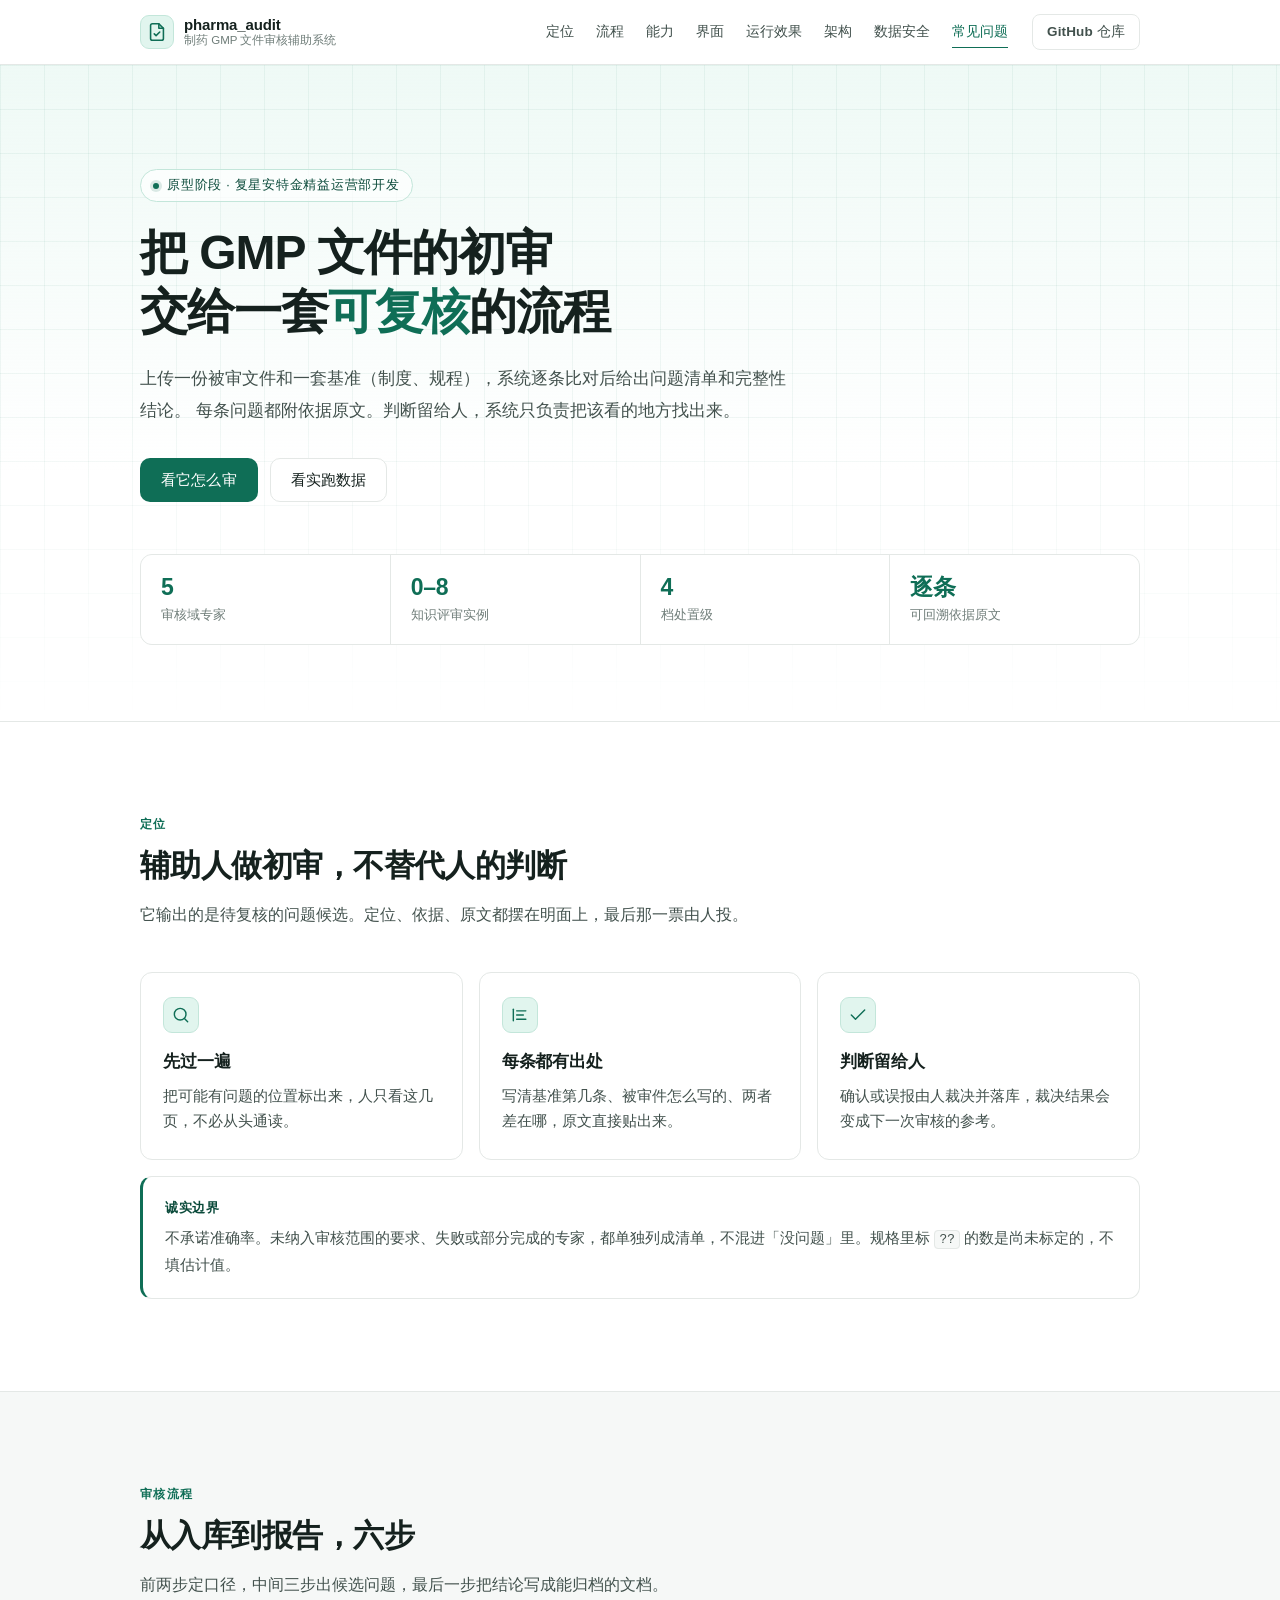
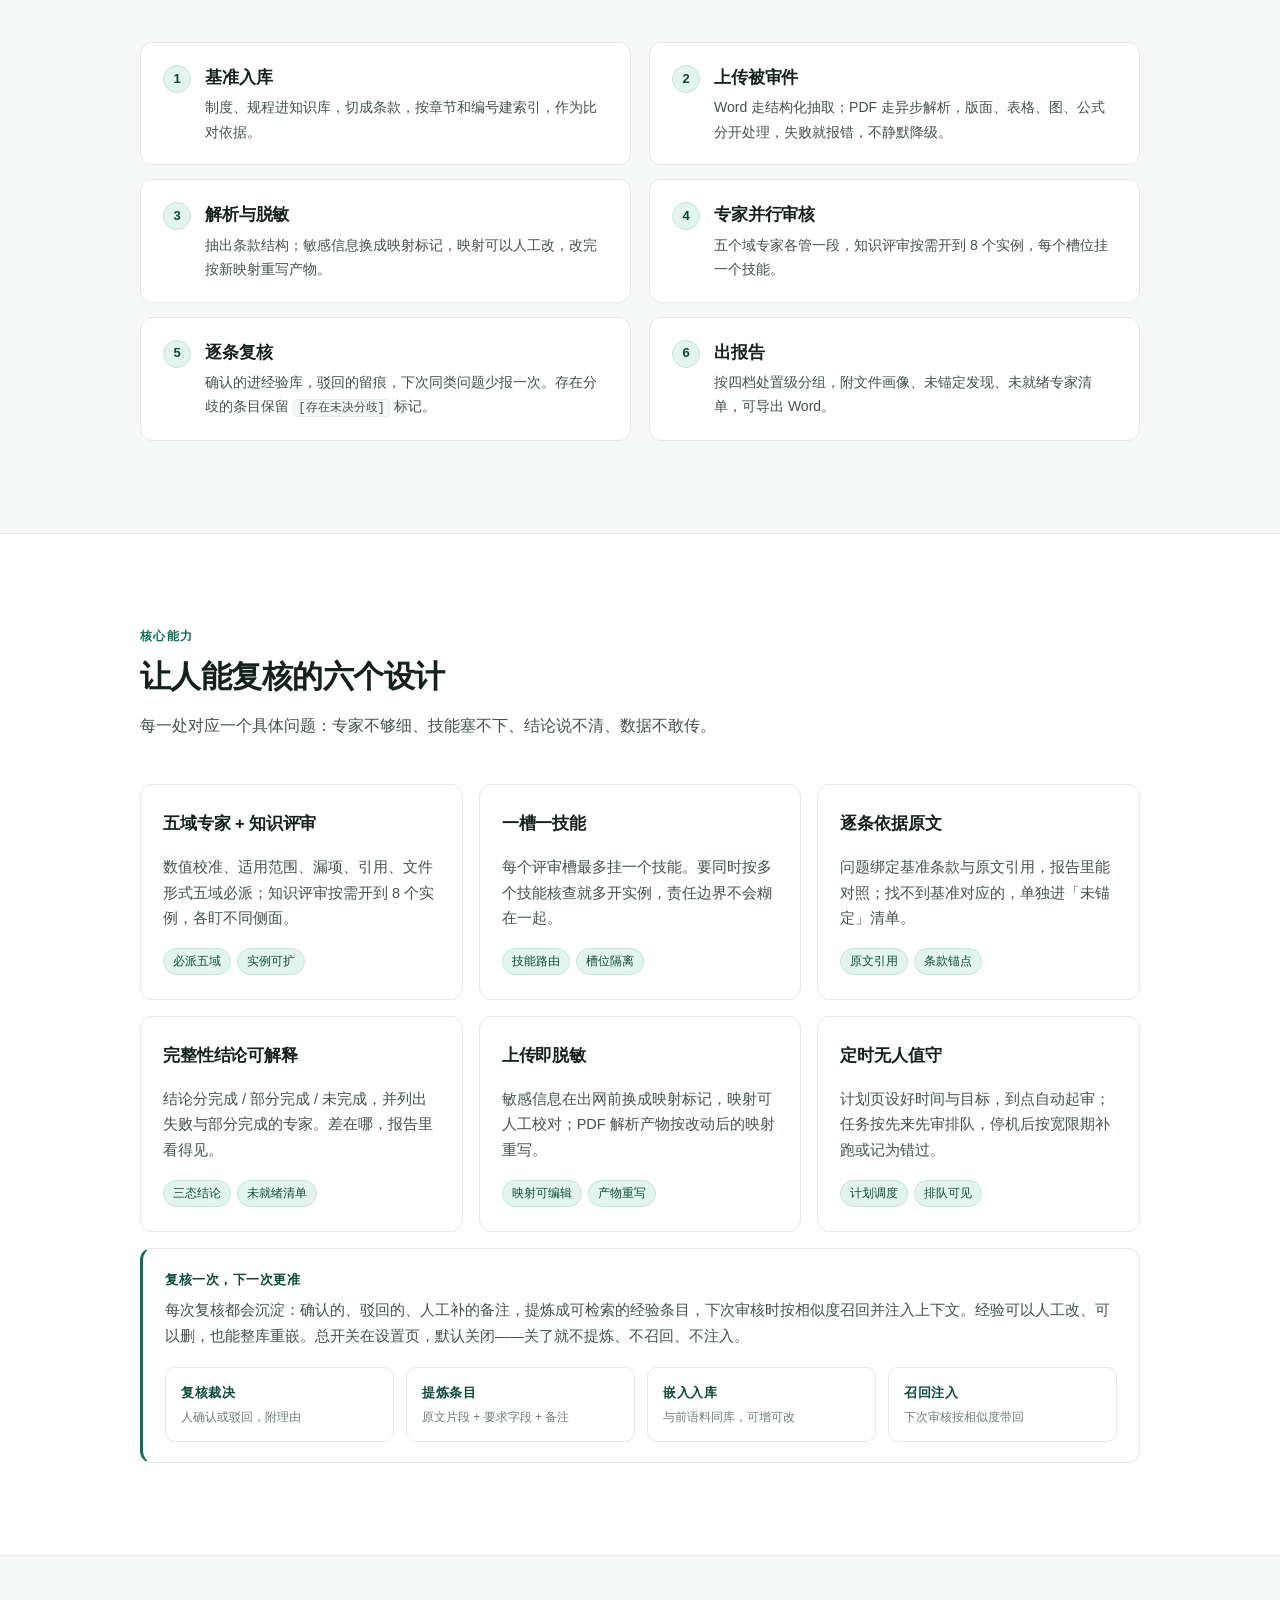
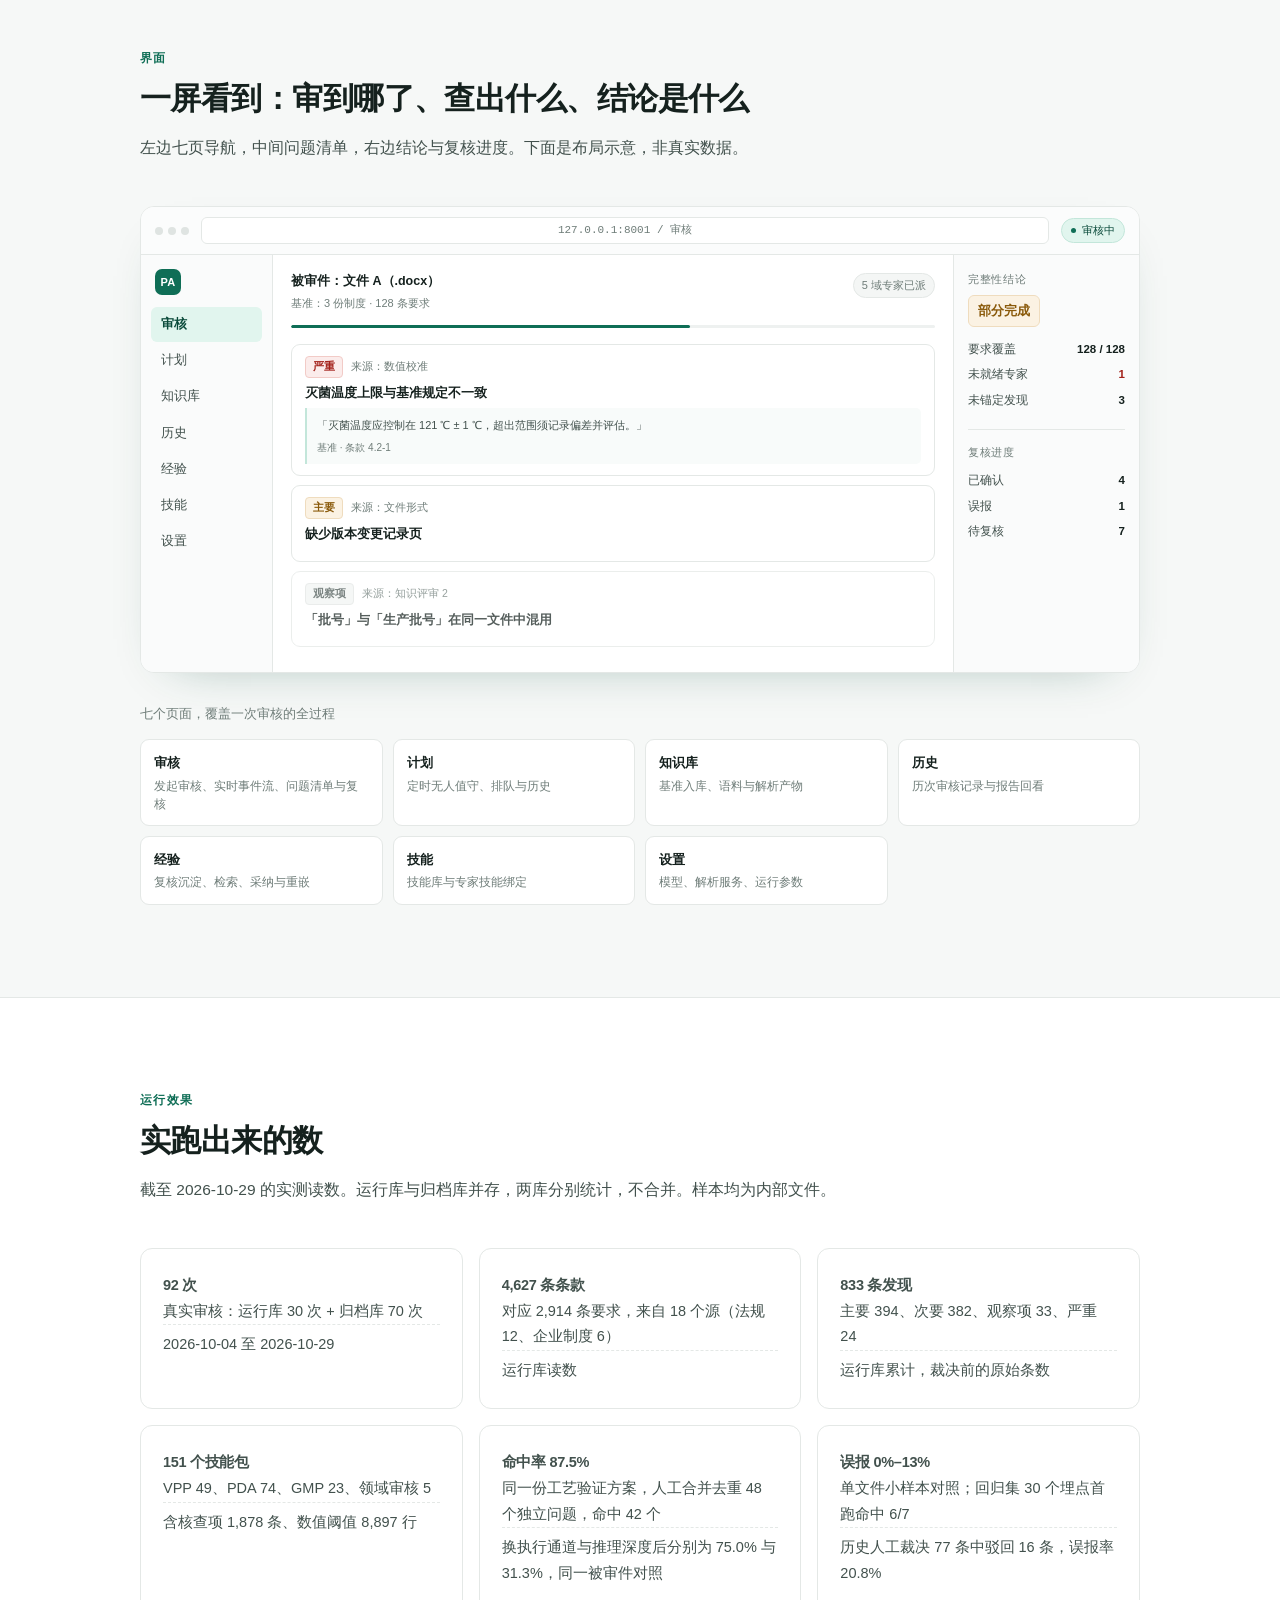
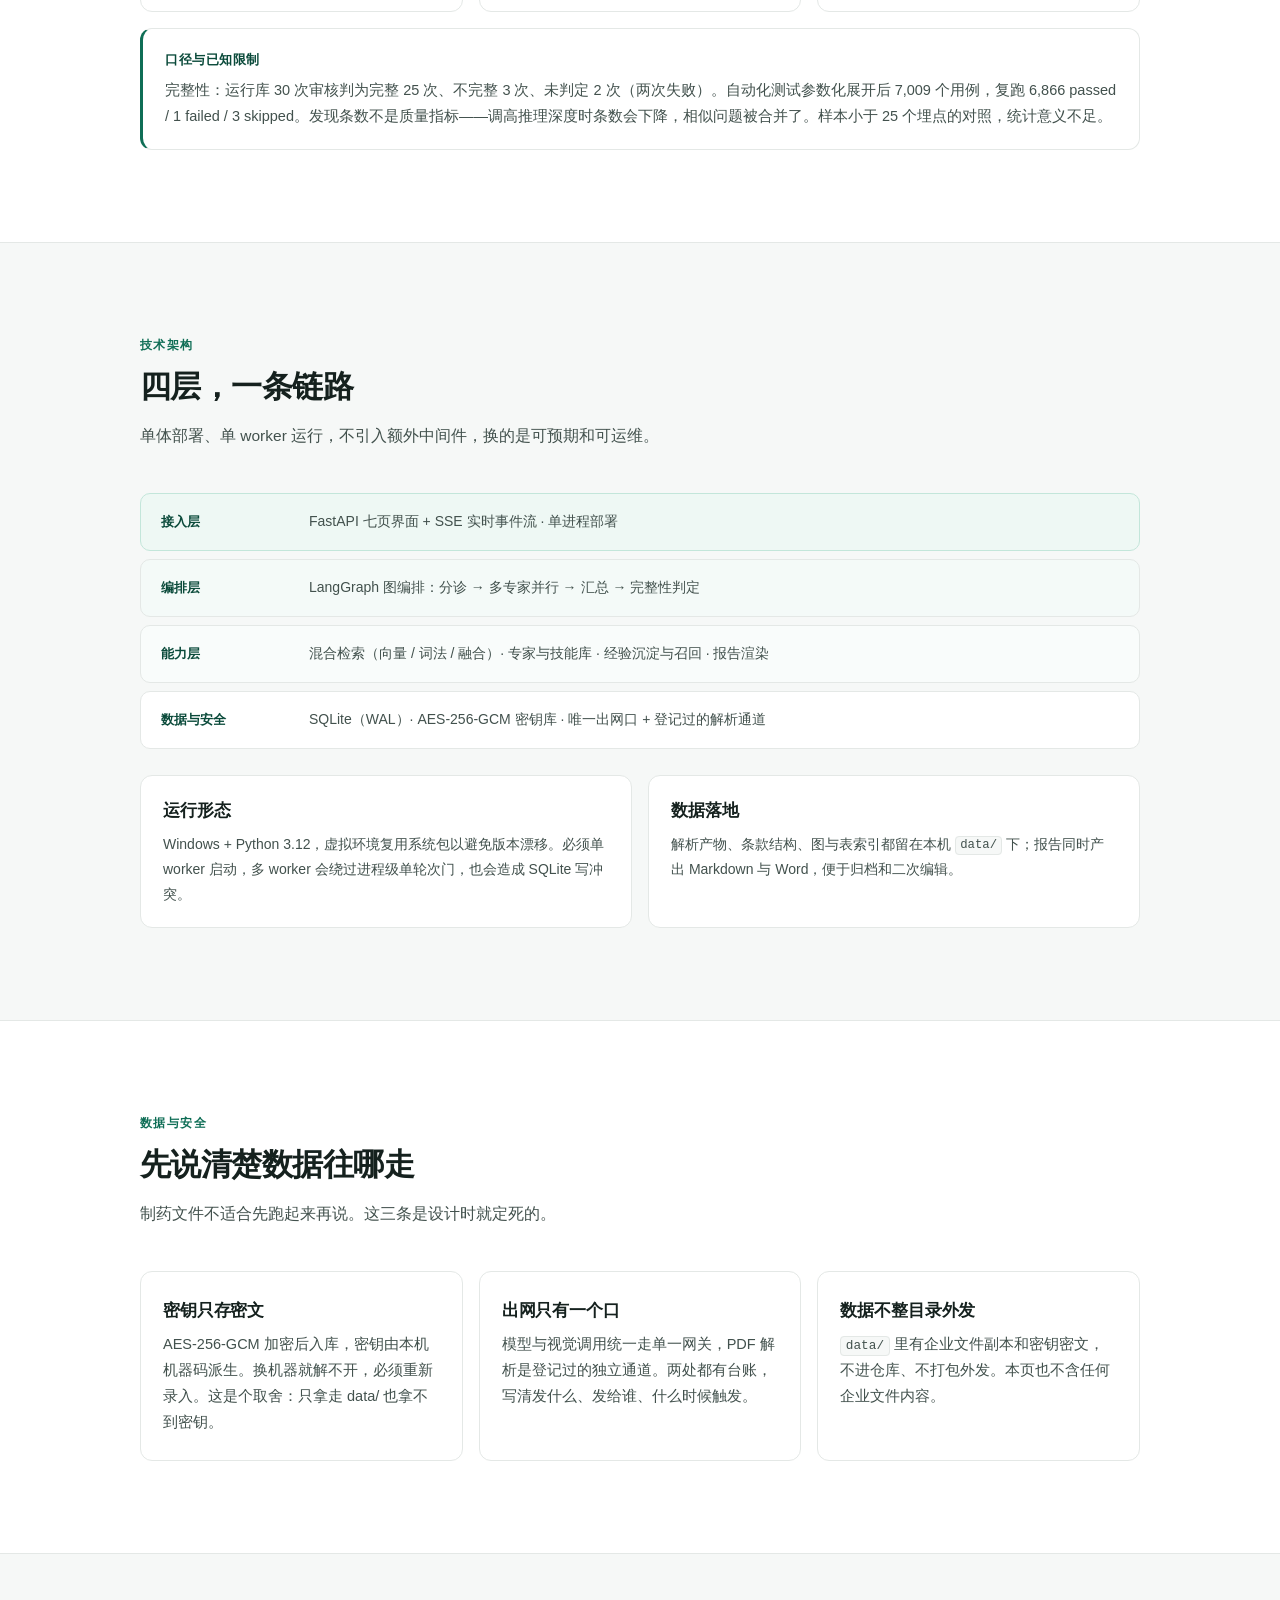
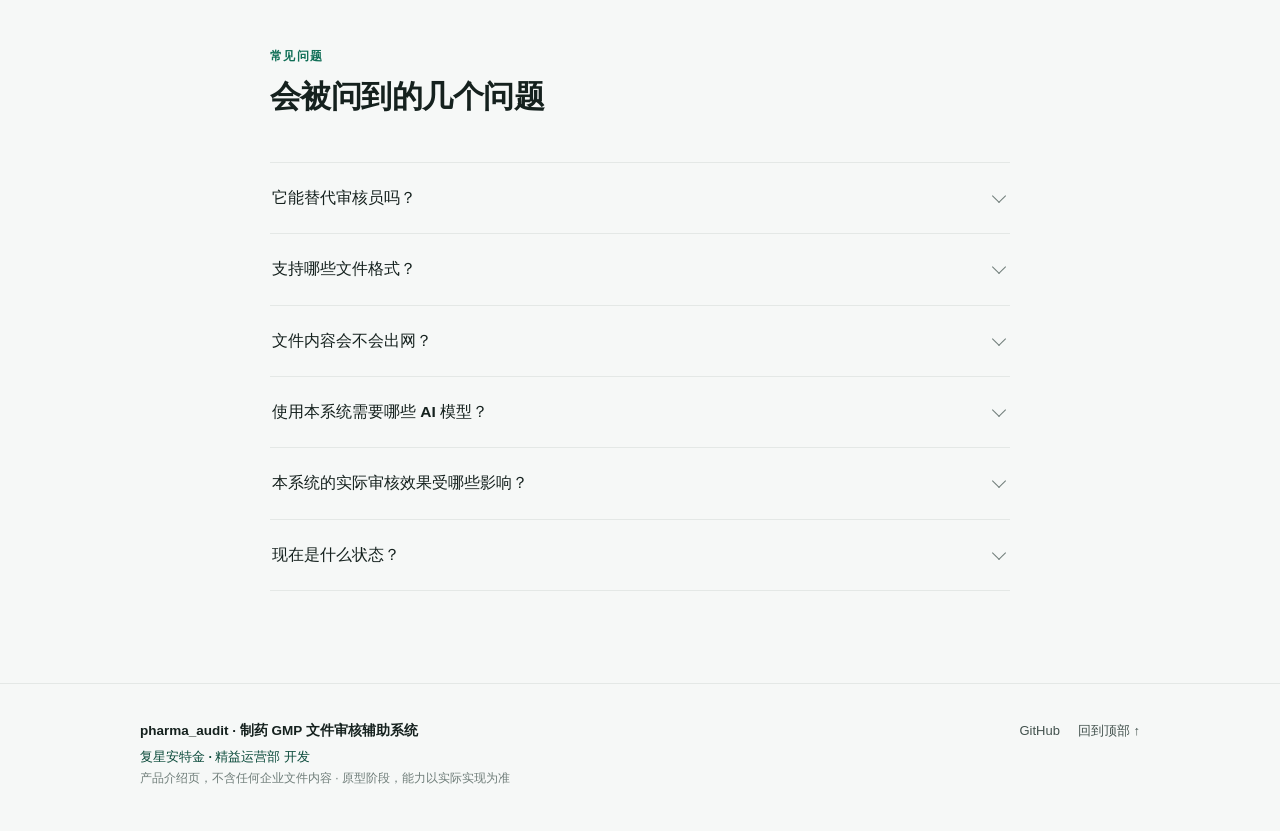
==== commit 372b08e0: "文案改版：初审口径、经验提炼展开、实测运行效果、FAQ 增删与署名" ====
--- a/index.html
+++ b/index.html
@@ -3,12 +3,12 @@
 <head>
 <meta charset="utf-8">
 <meta name="viewport" content="width=device-width, initial-scale=1">
-<title>制药 GMP 文件审核辅助系统 · 把初筛交给一套可复核的流程</title>
-<meta name="description" content="制药 GMP 文件审核辅助系统：输入被审文件与基准制度，逐条比对，产出带依据原文的问题清单与完整性结论。系统做初筛，判断留给人。">
+<title>制药 GMP 文件审核辅助系统 · 把初审交给一套可复核的流程</title>
+<meta name="description" content="制药 GMP 文件审核辅助系统：上传被审文件与基准制度，逐条比对后给出带依据原文的问题清单与完整性结论。系统做初审，判断留给人。">
 <meta name="color-scheme" content="light">
 <meta property="og:type" content="website">
 <meta property="og:title" content="制药 GMP 文件审核辅助系统">
-<meta property="og:description" content="把 GMP 文件的初筛，交给一套可复核的流程。问题清单 + 完整性结论，每条都带依据原文。">
+<meta property="og:description" content="把 GMP 文件的初审，交给一套可复核的流程。问题清单 + 完整性结论，每条都带依据原文。">
 <meta property="og:url" content="https://wilson1109.github.io/pharma-audit-site/">
 <link rel="canonical" href="https://wilson1109.github.io/pharma-audit-site/">
 <link rel="icon" href="assets/favicon.svg" type="image/svg+xml">
@@ -34,10 +34,12 @@
     </a>
     <nav class="nav-links" aria-label="页面导航">
       <a href="#position">定位</a>
-      <a href="#flow">审核流程</a>
-      <a href="#capability">核心能力</a>
+      <a href="#flow">流程</a>
+      <a href="#capability">能力</a>
       <a href="#ui">界面</a>
-      <a href="#stack">技术架构</a>
+      <a href="#results">运行效果</a>
+      <a href="#stack">架构</a>
+      <a href="#security">数据安全</a>
       <a href="#faq">常见问题</a>
     </nav>
     <a class="btn btn-ghost nav-cta" href="https://github.com/wilson1109/pharma-audit-site" target="_blank" rel="noopener">GitHub 仓库</a>
@@ -47,10 +49,12 @@
   </div>
   <div class="nav-mobile" id="navMobile" hidden>
     <a href="#position">定位</a>
-    <a href="#flow">审核流程</a>
-    <a href="#capability">核心能力</a>
+    <a href="#flow">流程</a>
+    <a href="#capability">能力</a>
     <a href="#ui">界面</a>
-    <a href="#stack">技术架构</a>
+    <a href="#results">运行效果</a>
+    <a href="#stack">架构</a>
+    <a href="#security">数据安全</a>
     <a href="#faq">常见问题</a>
     <a href="https://github.com/wilson1109/pharma-audit-site" target="_blank" rel="noopener">GitHub 仓库</a>
   </div>
@@ -60,21 +64,20 @@
 
   <section class="hero" id="top">
     <div class="wrap">
-      <p class="eyebrow"><span class="dot" aria-hidden="true"></span>原型阶段 · 内部验证中</p>
-      <h1>把 GMP 文件的初筛<br>交给一套<b>可复核</b>的流程</h1>
+      <p class="eyebrow"><span class="dot" aria-hidden="true"></span>原型阶段 · 复星安特金精益运营部开发</p>
+      <h1>把 GMP 文件的初审<br>交给一套<b>可复核</b>的流程</h1>
       <p class="lede">
-        给一份被审文件与一套基准（制度 / 规程），系统逐条比对，产出
-        <b>问题清单</b>与<b>完整性结论</b>。每一条都附依据原文，复核动作由人做并落库——
-        它不替代判断，只把「看不过来」的那部分整理成待复核清单。
+        上传一份被审文件和一套基准（制度、规程），系统逐条比对后给出问题清单和完整性结论。
+        每条问题都附依据原文。判断留给人，系统只负责把该看的地方找出来。
       </p>
       <div class="hero-actions">
         <a class="btn btn-solid" href="#flow">看它怎么审</a>
-        <a class="btn btn-line" href="#capability">核心能力</a>
+        <a class="btn btn-line" href="#results">看实跑数据</a>
       </div>
       <dl class="hero-stats">
         <div><dt>5</dt><dd>审核域专家</dd></div>
         <div><dt>0–8</dt><dd>知识评审实例</dd></div>
-        <div><dt>4</dt><dd>严重度档位</dd></div>
+        <div><dt>4</dt><dd>档处置级</dd></div>
         <div><dt>逐条</dt><dd>可回溯依据原文</dd></div>
       </dl>
     </div>
@@ -84,36 +87,36 @@
     <div class="wrap">
       <header class="sec-head">
         <p class="kicker">定位</p>
-        <h2>辅助人做初筛，不替代人的判断</h2>
-        <p class="sec-lede">这不是「AI 自动审完出结论」，而是一条把口径固定下来、把证据留住的流水线。</p>
+        <h2>辅助人做初审，不替代人的判断</h2>
+        <p class="sec-lede">它输出的是待复核的问题候选。定位、依据、原文都摆在明面上，最后那一票由人投。</p>
       </header>
       <div class="grid grid-3">
         <article class="card">
           <span class="card-icon" aria-hidden="true">
             <svg viewBox="0 0 24 24" width="20" height="20" fill="none" stroke="currentColor" stroke-width="1.7" stroke-linecap="round" stroke-linejoin="round"><circle cx="11" cy="11" r="7"/><path d="M20 20l-3.6-3.6"/></svg>
           </span>
-          <h3>先做初筛</h3>
-          <p>把「可能有问题」的位置标出来，人只需要看该看的那几页，而不是从头通读一遍。</p>
+          <h3>先过一遍</h3>
+          <p>把可能有问题的位置标出来，人只看这几页，不必从头通读。</p>
         </article>
         <article class="card">
           <span class="card-icon" aria-hidden="true">
             <svg viewBox="0 0 24 24" width="20" height="20" fill="none" stroke="currentColor" stroke-width="1.7" stroke-linecap="round" stroke-linejoin="round"><path d="M4 5v14"/><path d="M8 7h11M8 12h8M8 17h11"/></svg>
           </span>
-          <h3>每条都有依据</h3>
-          <p>问题不是「模型说有问题」，而是「基准第 X 条这么写，被审件这么写，两者不一致」，原文一并给出。</p>
+          <h3>每条都有出处</h3>
+          <p>写清基准第几条、被审件怎么写的、两者差在哪，原文直接贴出来。</p>
         </article>
         <article class="card">
           <span class="card-icon" aria-hidden="true">
             <svg viewBox="0 0 24 24" width="20" height="20" fill="none" stroke="currentColor" stroke-width="1.7" stroke-linecap="round" stroke-linejoin="round"><path d="M20 6L9 17l-5-5"/></svg>
           </span>
           <h3>判断留给人</h3>
-          <p>逐条「确认 / 误报」由人裁决并落库；存在分歧的条目保留 <code>[存在未决分歧]</code> 标记，不抹平。</p>
+          <p>确认或误报由人裁决并落库，裁决结果会变成下一次审核的参考。</p>
         </article>
       </div>
 
       <div class="note">
         <b>诚实边界</b>
-        <p>不承诺准确率——原型阶段的每一个数都以实测为准，规格里标 <code>??</code> 的位置表示「尚未标定」，不填估计值。本次未纳入审核范围的要求、失败或部分完成的专家，都会单独列成清单，不会被静默当成「没问题」。</p>
+        <p>不承诺准确率。未纳入审核范围的要求、失败或部分完成的专家，都单独列成清单，不混进「没问题」里。规格里标 <code>??</code> 的数是尚未标定的，不填估计值。</p>
       </div>
     </div>
   </section>
@@ -122,33 +125,33 @@
     <div class="wrap">
       <header class="sec-head">
         <p class="kicker">审核流程</p>
-        <h2>从入库到报告，六步走完</h2>
-        <p class="sec-lede">前两步确定口径，中间三步产出候选问题，最后一步把结论写成可归档的文档。</p>
+        <h2>从入库到报告，六步</h2>
+        <p class="sec-lede">前两步定口径，中间三步出候选问题，最后一步把结论写成能归档的文档。</p>
       </header>
       <ol class="steps">
         <li>
           <span class="step-n">1</span>
-          <div><h3>基准入库</h3><p>制度 / 规程进知识库，切成条款级片段，按章节与编号建索引，作为「比对依据」。</p></div>
+          <div><h3>基准入库</h3><p>制度、规程进知识库，切成条款，按章节和编号建索引，作为比对依据。</p></div>
         </li>
         <li>
           <span class="step-n">2</span>
-          <div><h3>上传被审件</h3><p>Word 走结构化抽取；PDF 走异步解析，版面、表格、图与公式分别处理，失败不静默降级。</p></div>
+          <div><h3>上传被审件</h3><p>Word 走结构化抽取；PDF 走异步解析，版面、表格、图、公式分开处理，失败就报错，不静默降级。</p></div>
         </li>
         <li>
           <span class="step-n">3</span>
-          <div><h3>解析与脱敏</h3><p>抽出条款结构做可读性处理，敏感信息按映射脱敏，映射关系可人工编辑后按新映射重写产物。</p></div>
+          <div><h3>解析与脱敏</h3><p>抽出条款结构；敏感信息换成映射标记，映射可以人工改，改完按新映射重写产物。</p></div>
         </li>
         <li>
           <span class="step-n">4</span>
-          <div><h3>专家并行审核</h3><p>五个域专家各司其职，知识评审按需多实例并行；调度给每个槽位指定一个技能。</p></div>
+          <div><h3>专家并行审核</h3><p>五个域专家各管一段，知识评审按需开到 8 个实例，每个槽位挂一个技能。</p></div>
         </li>
         <li>
           <span class="step-n">5</span>
-          <div><h3>逐条复核</h3><p>人在问题清单上逐条裁决，确认的进经验库，误报的留痕，用于后续同类判断。</p></div>
+          <div><h3>逐条复核</h3><p>确认的进经验库，驳回的留痕，下次同类问题少报一次。存在分歧的条目保留 <code>[存在未决分歧]</code> 标记。</p></div>
         </li>
         <li>
           <span class="step-n">6</span>
-          <div><h3>出报告</h3><p>问题按四档严重度分组，附文件画像、未映射发现与未就绪清单，可一键导出 Word。</p></div>
+          <div><h3>出报告</h3><p>按四档处置级分组，附文件画像、未锚定发现、未就绪专家清单，可导出 Word。</p></div>
         </li>
       </ol>
     </div>
@@ -159,39 +162,50 @@
       <header class="sec-head">
         <p class="kicker">核心能力</p>
         <h2>让人能复核的六个设计</h2>
-        <p class="sec-lede">每一处都对应一个现实问题：专家不够细、技能塞不下、结论说不清、数据不敢传。</p>
+        <p class="sec-lede">每一处对应一个具体问题：专家不够细、技能塞不下、结论说不清、数据不敢传。</p>
       </header>
       <div class="grid grid-3">
         <article class="card card-tall">
           <h3>五域专家 + 知识评审</h3>
-          <p>数值校准、适用范围、漏项、引用、文件形式五个域必派；知识评审按需 0–8 个实例，各自盯不同侧面。</p>
+          <p>数值校准、适用范围、漏项、引用、文件形式五域必派；知识评审按需开到 8 个实例，各盯不同侧面。</p>
           <p class="tags"><span>必派五域</span><span>实例可扩</span></p>
         </article>
         <article class="card card-tall">
           <h3>一槽一技能</h3>
-          <p>调度为每个评审槽最多指定一个技能；要同时按多个技能核查，就派多个实例——这样责任边界不会糊在一起。</p>
+          <p>每个评审槽最多挂一个技能。要同时按多个技能核查就多开实例，责任边界不会糊在一起。</p>
           <p class="tags"><span>技能路由</span><span>槽位隔离</span></p>
         </article>
         <article class="card card-tall">
           <h3>逐条依据原文</h3>
-          <p>每个问题都绑定基准条款与原文引用，报告里能直接对照；没有基准对应的发现单独归入「未映射」。</p>
+          <p>问题绑定基准条款与原文引用，报告里能对照；找不到基准对应的，单独进「未锚定」清单。</p>
           <p class="tags"><span>原文引用</span><span>条款锚点</span></p>
         </article>
         <article class="card card-tall">
           <h3>完整性结论可解释</h3>
-          <p>结论分「完成 / 部分完成 / 未完成」，并列出失败与部分完成的专家。差在哪，报告里看得见。</p>
+          <p>结论分完成 / 部分完成 / 未完成，并列出失败与部分完成的专家。差在哪，报告里看得见。</p>
           <p class="tags"><span>三态结论</span><span>未就绪清单</span></p>
         </article>
         <article class="card card-tall">
           <h3>上传即脱敏</h3>
-          <p>文档中的敏感信息在出网前替换为映射标记，映射可人工校对；PDF 解析产物按编辑后的映射重写。</p>
+          <p>敏感信息在出网前换成映射标记，映射可人工校对；PDF 解析产物按改动后的映射重写。</p>
           <p class="tags"><span>映射可编辑</span><span>产物重写</span></p>
         </article>
         <article class="card card-tall">
           <h3>定时无人值守</h3>
-          <p>计划页预设时间与目标，到点自动起审；多任务按先来先审排队，服务停机后按宽限期补跑或记为错过。</p>
+          <p>计划页设好时间与目标，到点自动起审；任务按先来先审排队，停机后按宽限期补跑或记为错过。</p>
           <p class="tags"><span>计划调度</span><span>排队可见</span></p>
         </article>
+      </div>
+
+      <div class="note">
+        <b>复核一次，下一次更准</b>
+        <p>每次复核都会沉淀：确认的、驳回的、人工补的备注，提炼成可检索的经验条目，下次审核时按相似度召回并注入上下文。经验可以人工改、可以删，也能整库重嵌。总开关在设置页，默认关闭——关了就不提炼、不召回、不注入。</p>
+        <div class="exp">
+          <div class="exp-step"><b>复核裁决</b><span>人确认或驳回，附理由</span></div>
+          <div class="exp-step"><b>提炼条目</b><span>原文片段 + 要求字段 + 备注</span></div>
+          <div class="exp-step"><b>嵌入入库</b><span>与前语料同库，可增可改</span></div>
+          <div class="exp-step"><b>召回注入</b><span>下次审核按相似度带回</span></div>
+        </div>
       </div>
     </div>
   </section>
@@ -201,7 +215,7 @@
       <header class="sec-head">
         <p class="kicker">界面</p>
         <h2>一屏看到：审到哪了、查出什么、结论是什么</h2>
-        <p class="sec-lede">左侧七页导航，中间问题清单，右侧结论与复核进度。下面是布局示意，非真实数据。</p>
+        <p class="sec-lede">左边七页导航，中间问题清单，右边结论与复核进度。下面是布局示意，非真实数据。</p>
       </header>
 
       <div class="mock" role="img" aria-label="审核页界面布局示意：左侧七页导航，中间为带严重度与依据原文的问题清单，右侧为完整性结论与复核进度">
@@ -236,7 +250,7 @@
             <div class="fin">
               <div class="fin-top"><span class="sev sev-1">严重</span><span class="fin-src">来源：数值校准</span></div>
               <p class="fin-title">灭菌温度上限与基准规定不一致</p>
-              <blockquote>「灭菌温度应控制在 121 ℃ ± 1 ℃，超出范围须记录偏差并评估。」<cite>基准 · 条款 4.2.1</cite></blockquote>
+              <blockquote>「灭菌温度应控制在 121 ℃ ± 1 ℃，超出范围须记录偏差并评估。」<cite>基准 · 条款 4.2-1</cite></blockquote>
             </div>
 
             <div class="fin">
@@ -254,7 +268,7 @@
             <p class="verdict">部分完成</p>
             <p class="kv"><span>要求覆盖</span><b>128 / 128</b></p>
             <p class="kv"><span>未就绪专家</span><b class="warn">1</b></p>
-            <p class="kv"><span>未映射发现</span><b>3</b></p>
+            <p class="kv"><span>未锚定发现</span><b>3</b></p>
             <p class="panel-t">复核进度</p>
             <p class="kv"><span>已确认</span><b>4</b></p>
             <p class="kv"><span>误报</span><b>1</b></p>
@@ -270,7 +284,7 @@
           <li><b>计划</b><span>定时无人值守、排队与历史</span></li>
           <li><b>知识库</b><span>基准入库、语料与解析产物</span></li>
           <li><b>历史</b><span>历次审核记录与报告回看</span></li>
-          <li><b>经验</b><span>复核结论沉淀、检索与采纳</span></li>
+          <li><b>经验</b><span>复核沉淀、检索、采纳与重嵌</span></li>
           <li><b>技能</b><span>技能库与专家技能绑定</span></li>
           <li><b>设置</b><span>模型、解析服务、运行参数</span></li>
         </ul>
@@ -278,12 +292,59 @@
     </div>
   </section>
 
-  <section class="section" id="stack">
+  <section class="section" id="results">
+    <div class="wrap">
+      <header class="sec-head">
+        <p class="kicker">运行效果</p>
+        <h2>实跑出来的数</h2>
+        <p class="sec-lede">截至 2026-10-29 的实测读数。运行库与归档库并存，两库分别统计，不合并。样本均为内部文件。</p>
+      </header>
+      <div class="grid grid-3">
+        <article class="card">
+          <p class="stat-num">92 次</p>
+          <p class="stat-label">真实审核：运行库 30 次 + 归档库 70 次</p>
+          <p class="stat-note">2026-10-04 至 2026-10-29</p>
+        </article>
+        <article class="card">
+          <p class="stat-num">4,627 条条款</p>
+          <p class="stat-label">对应 2,914 条要求，来自 18 个源（法规 12、企业制度 6）</p>
+          <p class="stat-note">运行库读数</p>
+        </article>
+        <article class="card">
+          <p class="stat-num">833 条发现</p>
+          <p class="stat-label">主要 394、次要 382、观察项 33、严重 24</p>
+          <p class="stat-note">运行库累计，裁决前的原始条数</p>
+        </article>
+        <article class="card">
+          <p class="stat-num">151 个技能包</p>
+          <p class="stat-label">VPP 49、PDA 74、GMP 23、领域审核 5</p>
+          <p class="stat-note">含核查项 1,878 条、数值阈值 8,897 行</p>
+        </article>
+        <article class="card">
+          <p class="stat-num">命中率 87.5%</p>
+          <p class="stat-label">同一份工艺验证方案，人工合并去重 48 个独立问题，命中 42 个</p>
+          <p class="stat-note">换执行通道与推理深度后分别为 75.0% 与 31.3%，同一被审件对照</p>
+        </article>
+        <article class="card">
+          <p class="stat-num">误报 0%–13%</p>
+          <p class="stat-label">单文件小样本对照；回归集 30 个埋点首跑命中 6/7</p>
+          <p class="stat-note">历史人工裁决 77 条中驳回 16 条，误报率 20.8%</p>
+        </article>
+      </div>
+
+      <div class="note">
+        <b>口径与已知限制</b>
+        <p>完整性：运行库 30 次审核判为完整 25 次、不完整 3 次、未判定 2 次（两次失败）。自动化测试参数化展开后 7,009 个用例，复跑 6,866 passed / 1 failed / 3 skipped。发现条数不是质量指标——调高推理深度时条数会下降，相似问题被合并了。样本小于 25 个埋点的对照，统计意义不足。</p>
+      </div>
+    </div>
+  </section>
+
+  <section class="section section-soft" id="stack">
     <div class="wrap">
       <header class="sec-head">
         <p class="kicker">技术架构</p>
         <h2>四层，一条链路</h2>
-        <p class="sec-lede">单体部署、单 worker 运行，不引入额外中间件；换取的是可预期和可运维。</p>
+        <p class="sec-lede">单体部署、单 worker 运行，不引入额外中间件，换的是可预期和可运维。</p>
       </header>
 
       <div class="stack">
@@ -297,7 +358,7 @@
         </div>
         <div class="layer layer-3">
           <p class="layer-t">能力层</p>
-          <p class="layer-d">混合检索（向量 / 词法 / 融合）· 专家与技能库 · 经验记忆 · 报告渲染</p>
+          <p class="layer-d">混合检索（向量 / 词法 / 融合）· 专家与技能库 · 经验沉淀与召回 · 报告渲染</p>
         </div>
         <div class="layer layer-4">
           <p class="layer-t">数据与安全</p>
@@ -308,41 +369,41 @@
       <div class="grid grid-2 tech-notes">
         <div class="mini">
           <h3>运行形态</h3>
-          <p>Windows + Python 3.12，虚拟环境复用系统包以避免版本漂移；必须单 worker 启动——多 worker 会绕过单轮次门，并造成 SQLite 写冲突。</p>
+          <p>Windows + Python 3.12，虚拟环境复用系统包以避免版本漂移。必须单 worker 启动，多 worker 会绕过进程级单轮次门，也会造成 SQLite 写冲突。</p>
         </div>
         <div class="mini">
           <h3>数据落地</h3>
-          <p>解析产物、条款结构、图与表索引都留在本机 <code>data/</code> 下；报告同时产出 Markdown 与 Word，便于归档与二次编辑。</p>
-        </div>
-      </div>
-    </div>
-  </section>
-
-  <section class="section section-soft" id="security">
+          <p>解析产物、条款结构、图与表索引都留在本机 <code>data/</code> 下；报告同时产出 Markdown 与 Word，便于归档和二次编辑。</p>
+        </div>
+      </div>
+    </div>
+  </section>
+
+  <section class="section" id="security">
     <div class="wrap">
       <header class="sec-head">
         <p class="kicker">数据与安全</p>
         <h2>先说清楚数据往哪走</h2>
-        <p class="sec-lede">制药文件不适合「先跑起来再说」。这三条是设计时就定死的，不是事后补的。</p>
+        <p class="sec-lede">制药文件不适合先跑起来再说。这三条是设计时就定死的。</p>
       </header>
       <div class="grid grid-3">
         <article class="card">
           <h3>密钥只存密文</h3>
-          <p>AES-256-GCM 加密后入库，密钥由本机机器码派生。换机器就解不开，必须重新录入——这是取舍：只拿走 data/ 也拿不到密钥。</p>
+          <p>AES-256-GCM 加密后入库，密钥由本机机器码派生。换机器就解不开，必须重新录入。这是个取舍：只拿走 data/ 也拿不到密钥。</p>
         </article>
         <article class="card">
           <h3>出网只有一个口</h3>
-          <p>模型与视觉调用统一走单一网关，PDF 解析是登记过的独立通道。两处都有台账，写了发什么、发给谁、什么时候触发。</p>
+          <p>模型与视觉调用统一走单一网关，PDF 解析是登记过的独立通道。两处都有台账，写清发什么、发给谁、什么时候触发。</p>
         </article>
         <article class="card">
           <h3>数据不整目录外发</h3>
-          <p><code>data/</code> 内含企业文件副本与密钥密文，不进仓库、不打包外发；本页也不含任何企业文件内容。</p>
-        </article>
-      </div>
-    </div>
-  </section>
-
-  <section class="section" id="faq">
+          <p><code>data/</code> 里有企业文件副本和密钥密文，不进仓库、不打包外发。本页也不含任何企业文件内容。</p>
+        </article>
+      </div>
+    </div>
+  </section>
+
+  <section class="section section-soft" id="faq">
     <div class="wrap wrap-narrow">
       <header class="sec-head">
         <p class="kicker">常见问题</p>
@@ -350,23 +411,31 @@
       </header>
       <details>
         <summary>它能替代审核员吗？</summary>
-        <p>不能，也没这么设计。它输出的是「待复核的问题候选」：定位、依据、原文都给了，判断仍然由人下。报告里每条都留有复核位。</p>
+        <p>不能，也没这么设计。它输出的是待复核的问题候选：定位、依据、原文都给了，判断仍由人下。报告里每条都留着复核位。</p>
       </details>
       <details>
         <summary>支持哪些文件格式？</summary>
-        <p>Word（.doc / .docx）走结构化抽取；PDF 走异步解析任务，版面、表格、图与公式分别处理，扫描件另做 OCR 复核。解析失败会明确报错，不会静默降级成本地粗解析。</p>
+        <p>Word（.doc / .docx）走结构化抽取；PDF 走异步解析任务，版面、表格、图与公式分开处理，扫描件另做 OCR 复核。解析失败会明确报错，不会静默降级成本地粗解析。</p>
       </details>
       <details>
         <summary>文件内容会不会出网？</summary>
-        <p>会，但边界是明确的：条款文本发往所配置的模型端点，PDF 只发文件字节或页面图像，不发送审核问题与报告内容。全部去向在项目 README 的外发台账里逐条登记，且需使用方书面确认后才允许。</p>
-      </details>
-      <details>
-        <summary>为什么必须单 worker、常驻运行？</summary>
-        <p>单 worker 是为了保证「一次只跑一轮审核」的进程级门不被绕过，同时避免 SQLite 写冲突；常驻是为了定时计划能到点触发——服务不在跑，计划不会执行。</p>
+        <p>会，但边界是明确的：条款文本发往所配置的模型端点，PDF 只发文件字节或页面图像，不发审核问题与报告内容。去向在项目外发台账里逐条登记，需使用方确认后才允许。</p>
+      </details>
+      <details>
+        <summary>使用本系统需要哪些 AI 模型？</summary>
+        <p>三类，都在设置页自己配，不用改代码：<br>
+        ① <b>聊天模型</b>——审核链路的主力，图片与公式转写也走它（DeepSeek 官方端点已跑通）；<br>
+        ② <b>嵌入模型</b>——语料与经验的向量化和检索（bge-m3 已跑通）；<br>
+        ③ <b>PDF 解析服务</b>——MinerU 做主解析、PaddleOCR 做扫描件复核，地址由使用方填。<br>
+        密钥只在本机加密入库，不进配置文件。换供应商只要改配置行。</p>
+      </details>
+      <details>
+        <summary>本系统的实际审核效果受哪些影响？</summary>
+        <p>系统调用的 LLM 模型能力、思考深度会显著影响实际审核效果。同一份被审件只换执行通道与推理深度，命中率就从 87.5% 掉到 75.0% 和 31.3%——模型是这套系统里最大的变量。</p>
       </details>
       <details>
         <summary>现在是什么状态？</summary>
-        <p>原型 / 内部验证阶段。七个页面与主链路可用，功能仍在收敛，规格与缺陷逐条登记。页面上的能力描述以当前实现为准，不承诺准确率数字。</p>
+        <p>原型阶段，由复星安特金精益运营部开发，七个页面与主链路都可用，功能仍在收敛，规格与缺陷逐条登记。页面上的能力描述以当前实现为准，不承诺准确率数字。</p>
       </details>
     </div>
   </section>
@@ -377,6 +446,7 @@
   <div class="wrap foot-inner">
     <div>
       <p class="foot-brand">pharma_audit · 制药 GMP 文件审核辅助系统</p>
+      <p class="foot-org">复星安特金 · 精益运营部 开发</p>
       <p class="foot-note">产品介绍页，不含任何企业文件内容 · 原型阶段，能力以实际实现为准</p>
     </div>
     <div class="foot-links">
--- a/assets/css/style.css
+++ b/assets/css/style.css
@@ -324,6 +324,18 @@
   *{transition:none!important}
 }
 
+/* ── 运行效果数值 ─────────────────────────────────────── */
+.stat-num{font-size:clamp(21px,2.5vw,26px);font-weight:650;color:var(--brand);letter-spacing:-.02em;line-height:1.25}
+.stat-label{margin:6px 0 0;font-size:13px;color:var(--ink-2);line-height:1.7}
+.stat-note{margin:8px 0 0;padding-top:7px;border-top:1px dashed var(--line);font-size:11.5px;color:var(--muted);line-height:1.65}
+
+/* ── 经验四步 ─────────────────────────────────────────── */
+.exp{display:grid;grid-template-columns:repeat(4,minmax(0,1fr));gap:12px;margin-top:18px}
+.exp-step{border:1px solid var(--line);border-radius:10px;padding:14px 15px;background:#fff}
+.exp-step b{display:block;margin-bottom:4px;font-size:13px;font-weight:600}
+.exp-step span{display:block;font-size:12px;color:var(--muted);line-height:1.6}
+.foot-org{margin:3px 0 0;font-size:12.5px;font-weight:550;color:var(--brand-ink)}
+
 /* ── 响应式 ─────────────────────────────────────────── */
 @media (max-width:960px){
   .nav-links,.nav-cta{display:none}
@@ -332,6 +344,7 @@
   .pages-list{grid-template-columns:repeat(2,minmax(0,1fr))}
   .mock-body{grid-template-columns:112px minmax(0,1fr)}
   .mock-right{display:none}
+  .exp{grid-template-columns:repeat(2,minmax(0,1fr))}
 }
 @media (max-width:720px){
   body{font-size:15.5px}
@@ -342,4 +355,5 @@
   .mock-body{grid-template-columns:minmax(0,1fr)}
   .mock-side{display:none}
   .pages-list{grid-template-columns:minmax(0,1fr)}
-}
+  .exp{grid-template-columns:minmax(0,1fr)}
+}
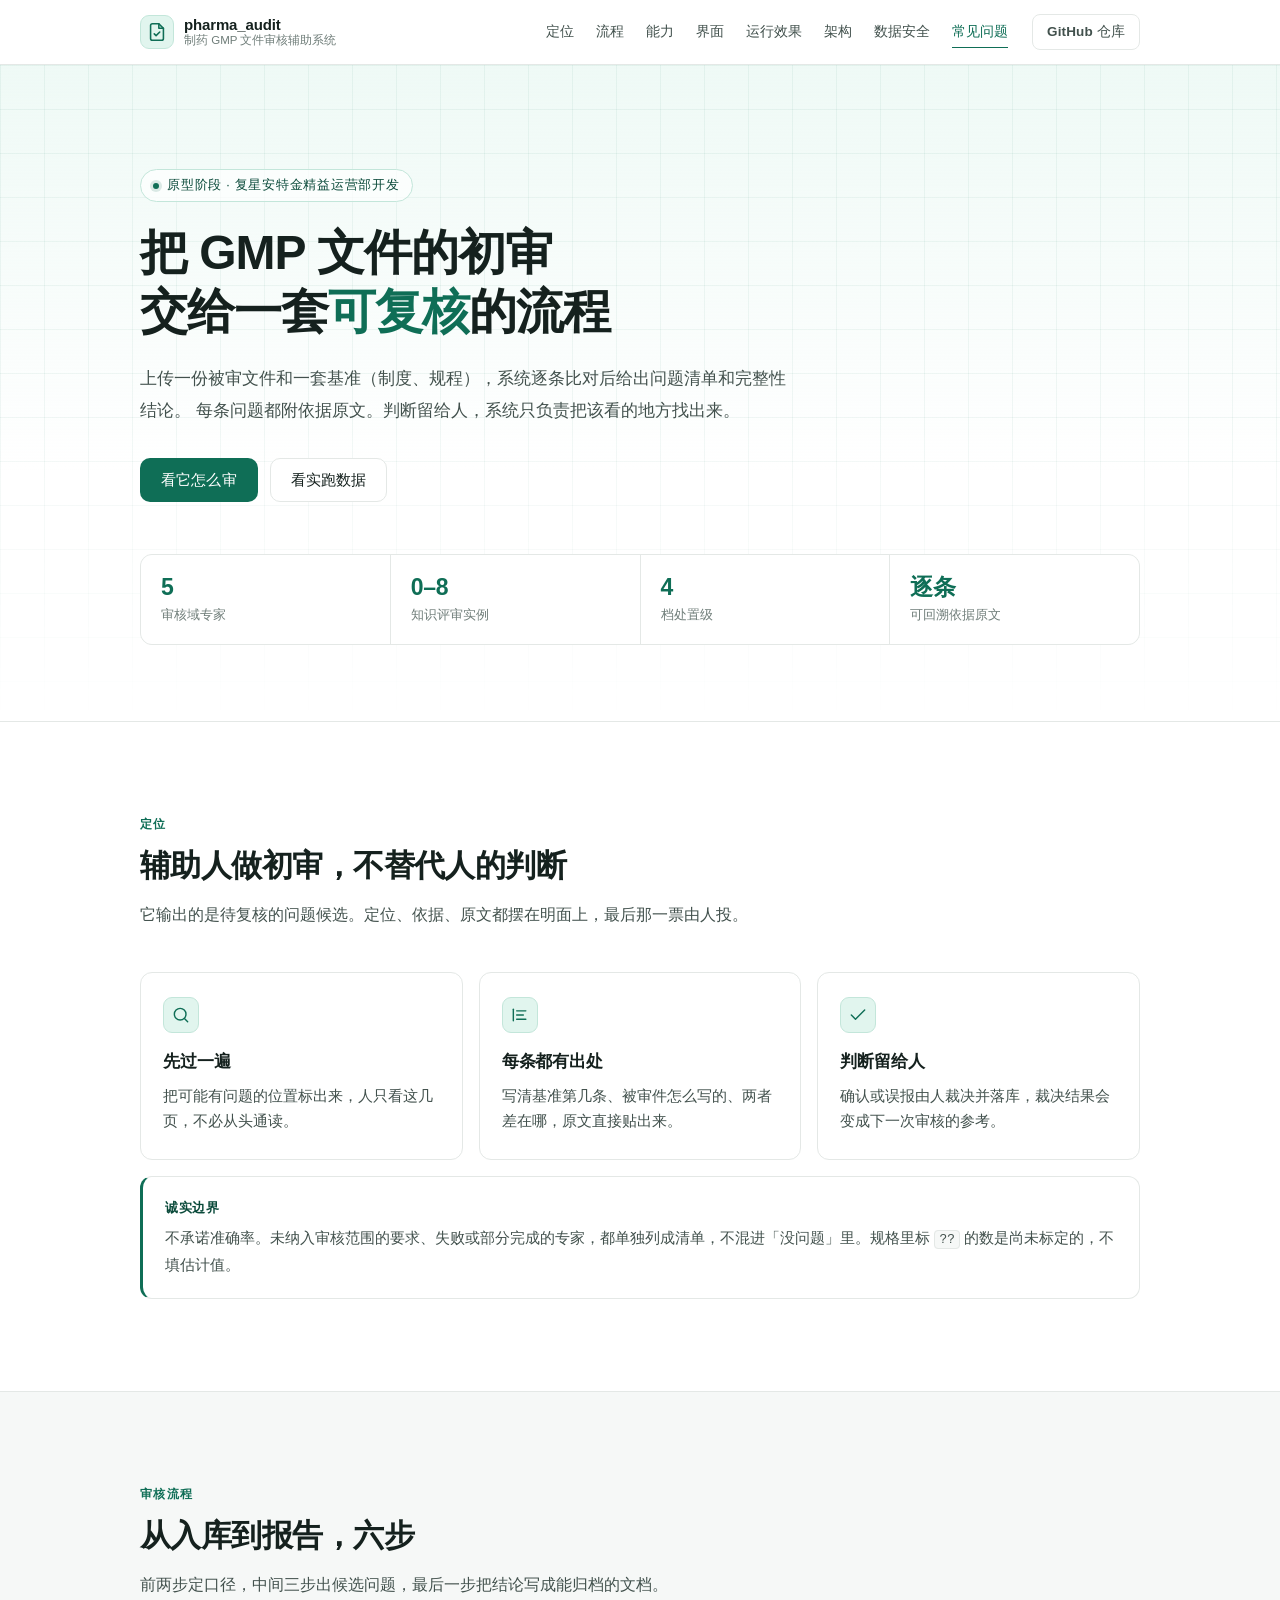
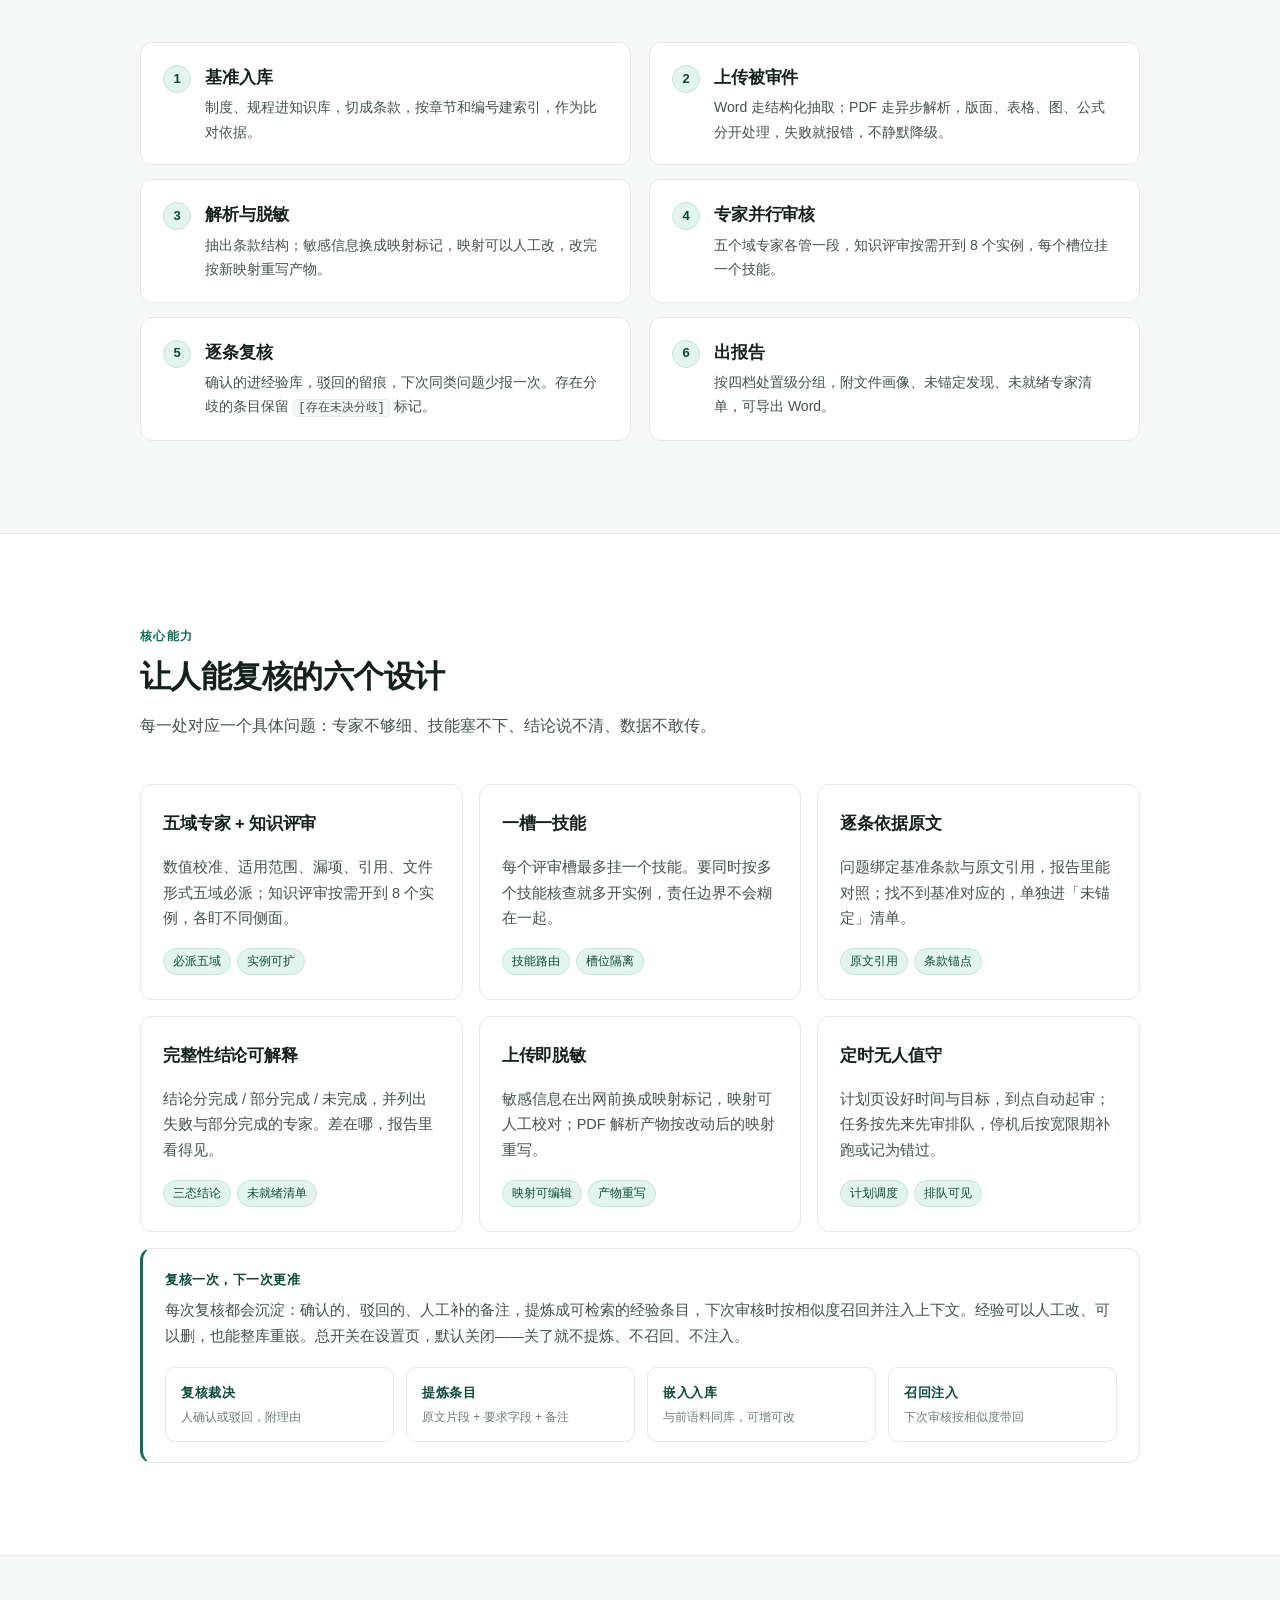
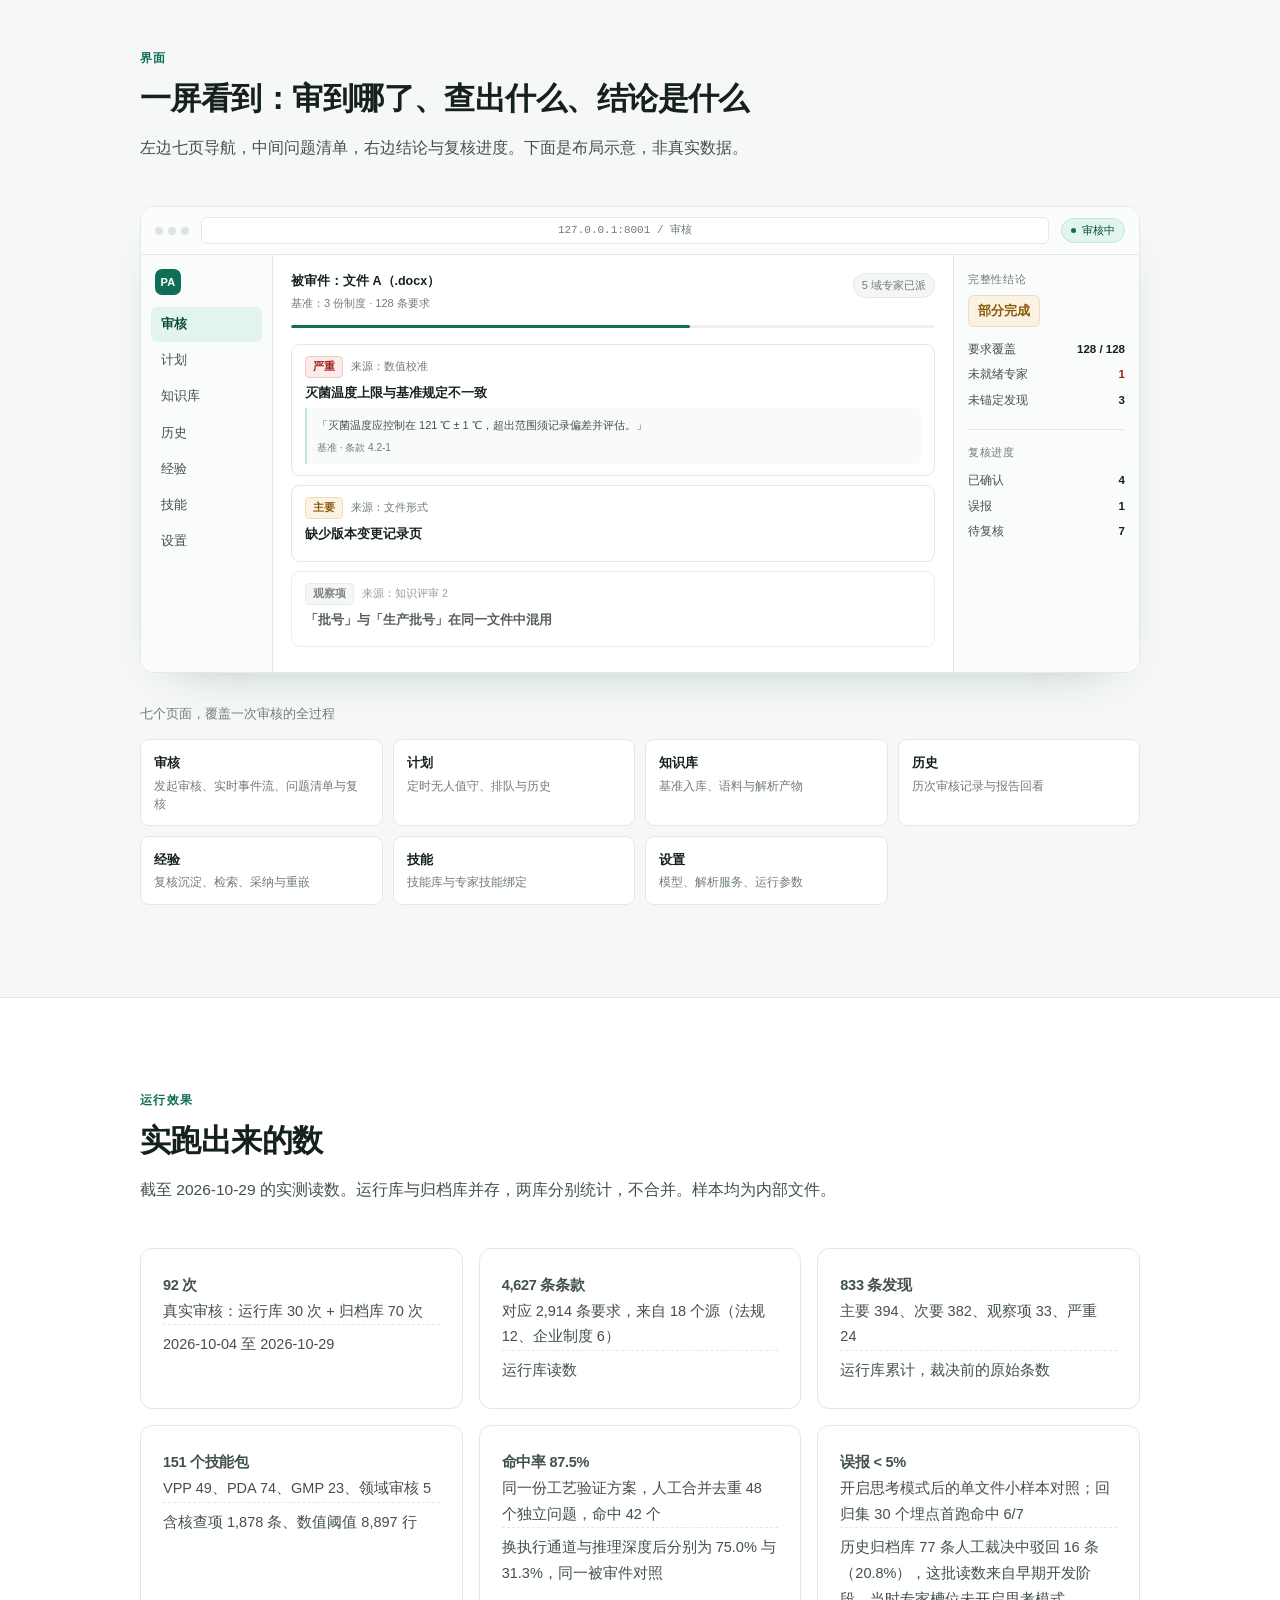
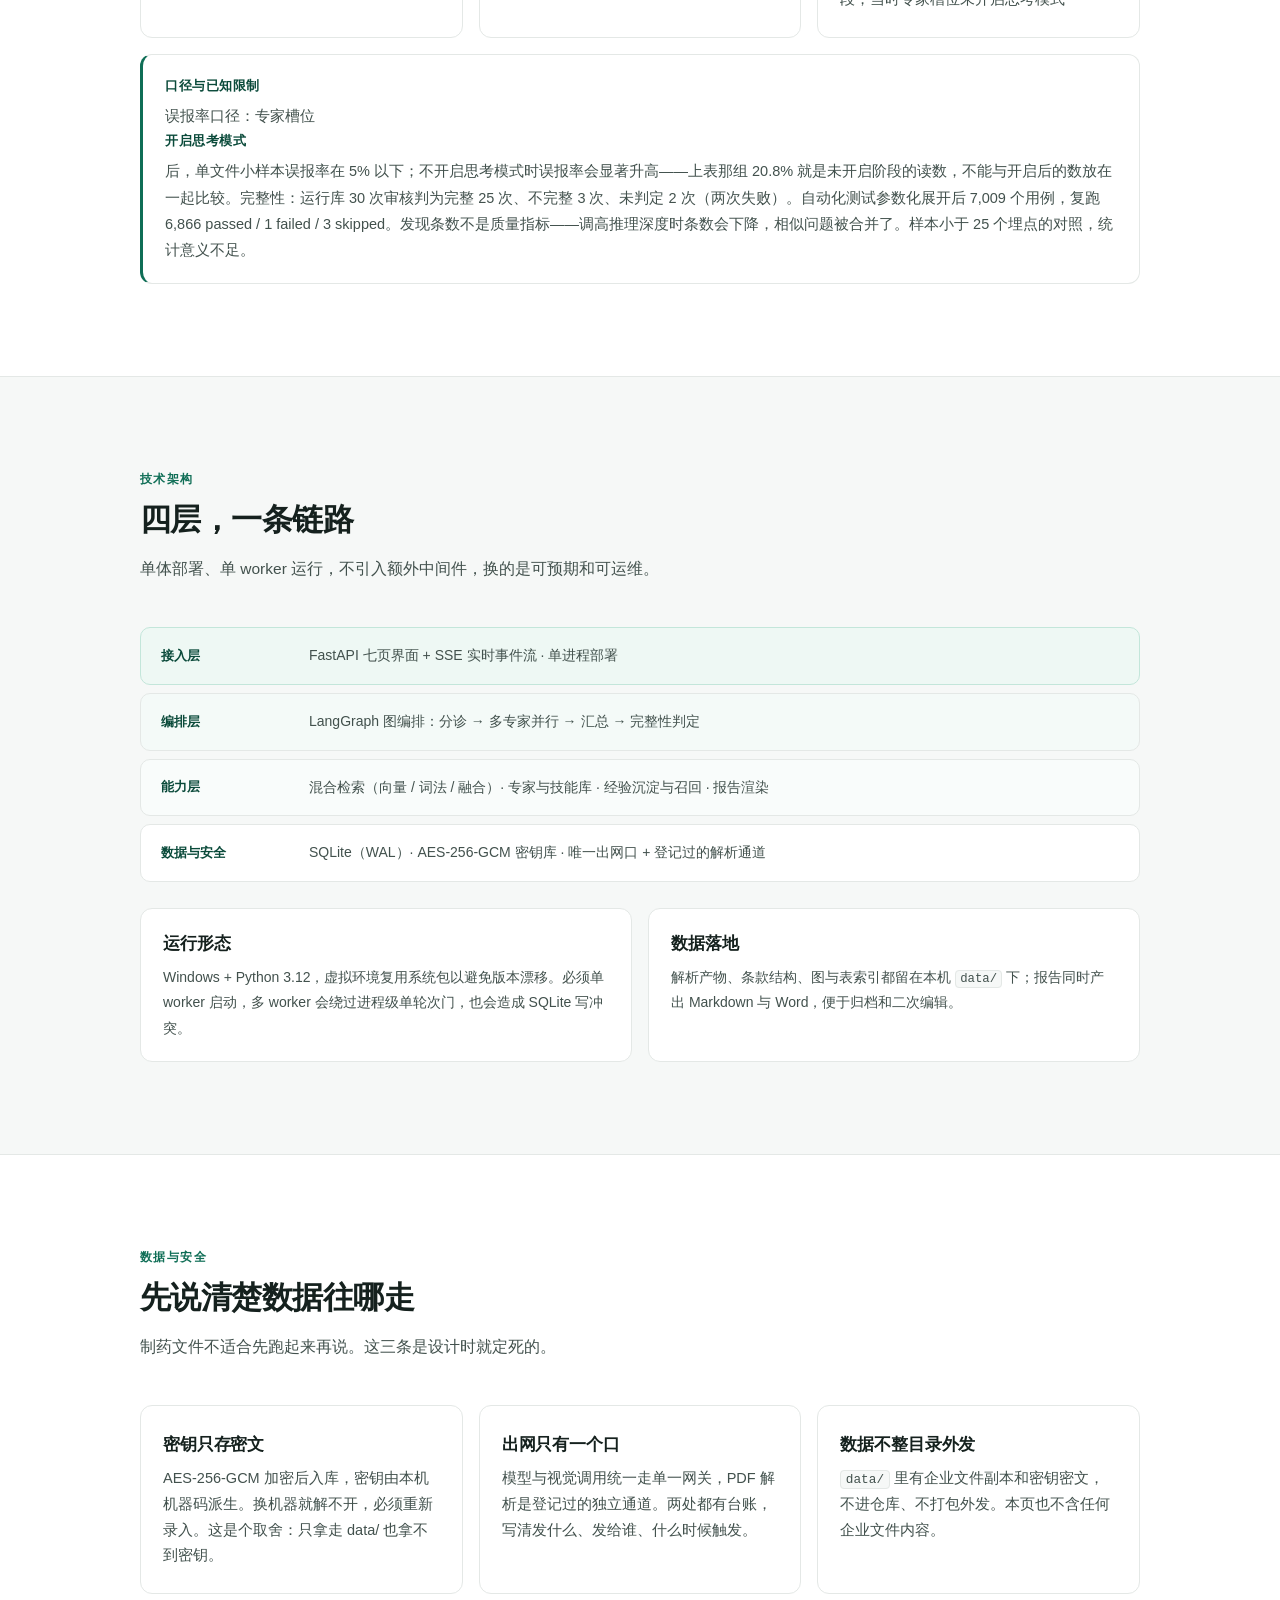
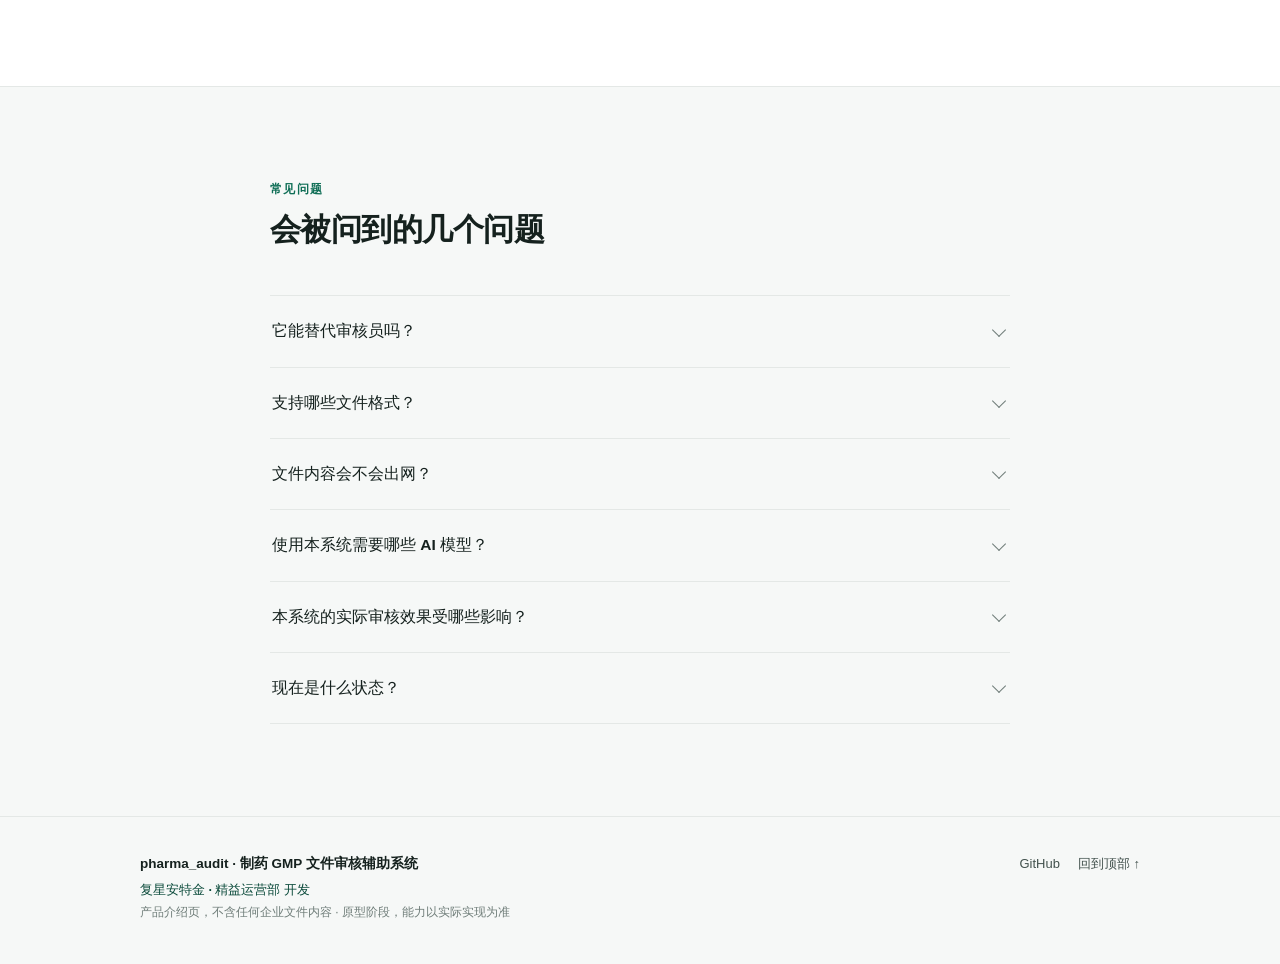
==== commit 5eaae942: "修正误报率口径：按思考模式开启与否分列，开启后 <5%，早期未开启读数 20.8% 单列说明" ====
--- a/index.html
+++ b/index.html
@@ -326,15 +326,15 @@
           <p class="stat-note">换执行通道与推理深度后分别为 75.0% 与 31.3%，同一被审件对照</p>
         </article>
         <article class="card">
-          <p class="stat-num">误报 0%–13%</p>
-          <p class="stat-label">单文件小样本对照；回归集 30 个埋点首跑命中 6/7</p>
-          <p class="stat-note">历史人工裁决 77 条中驳回 16 条，误报率 20.8%</p>
+          <p class="stat-num">误报 &lt; 5%</p>
+          <p class="stat-label">开启思考模式后的单文件小样本对照；回归集 30 个埋点首跑命中 6/7</p>
+          <p class="stat-note">历史归档库 77 条人工裁决中驳回 16 条（20.8%），这批读数来自早期开发阶段，当时专家槽位未开启思考模式</p>
         </article>
       </div>
 
       <div class="note">
         <b>口径与已知限制</b>
-        <p>完整性：运行库 30 次审核判为完整 25 次、不完整 3 次、未判定 2 次（两次失败）。自动化测试参数化展开后 7,009 个用例，复跑 6,866 passed / 1 failed / 3 skipped。发现条数不是质量指标——调高推理深度时条数会下降，相似问题被合并了。样本小于 25 个埋点的对照，统计意义不足。</p>
+        <p>误报率口径：专家槽位<b>开启思考模式</b>后，单文件小样本误报率在 5% 以下；不开启思考模式时误报率会显著升高——上表那组 20.8% 就是未开启阶段的读数，不能与开启后的数放在一起比较。完整性：运行库 30 次审核判为完整 25 次、不完整 3 次、未判定 2 次（两次失败）。自动化测试参数化展开后 7,009 个用例，复跑 6,866 passed / 1 failed / 3 skipped。发现条数不是质量指标——调高推理深度时条数会下降，相似问题被合并了。样本小于 25 个埋点的对照，统计意义不足。</p>
       </div>
     </div>
   </section>
@@ -431,7 +431,7 @@
       </details>
       <details>
         <summary>本系统的实际审核效果受哪些影响？</summary>
-        <p>系统调用的 LLM 模型能力、思考深度会显著影响实际审核效果。同一份被审件只换执行通道与推理深度，命中率就从 87.5% 掉到 75.0% 和 31.3%——模型是这套系统里最大的变量。</p>
+        <p>系统调用的 LLM 模型能力、思考深度会显著影响实际审核效果。同一份被审件只换执行通道与推理深度，命中率就从 87.5% 掉到 75.0% 和 31.3%——模型是这套系统里最大的变量。误报率也一样：专家槽位不开启思考模式时误报率显著升高，开启后降到 5% 以下。</p>
       </details>
       <details>
         <summary>现在是什么状态？</summary>
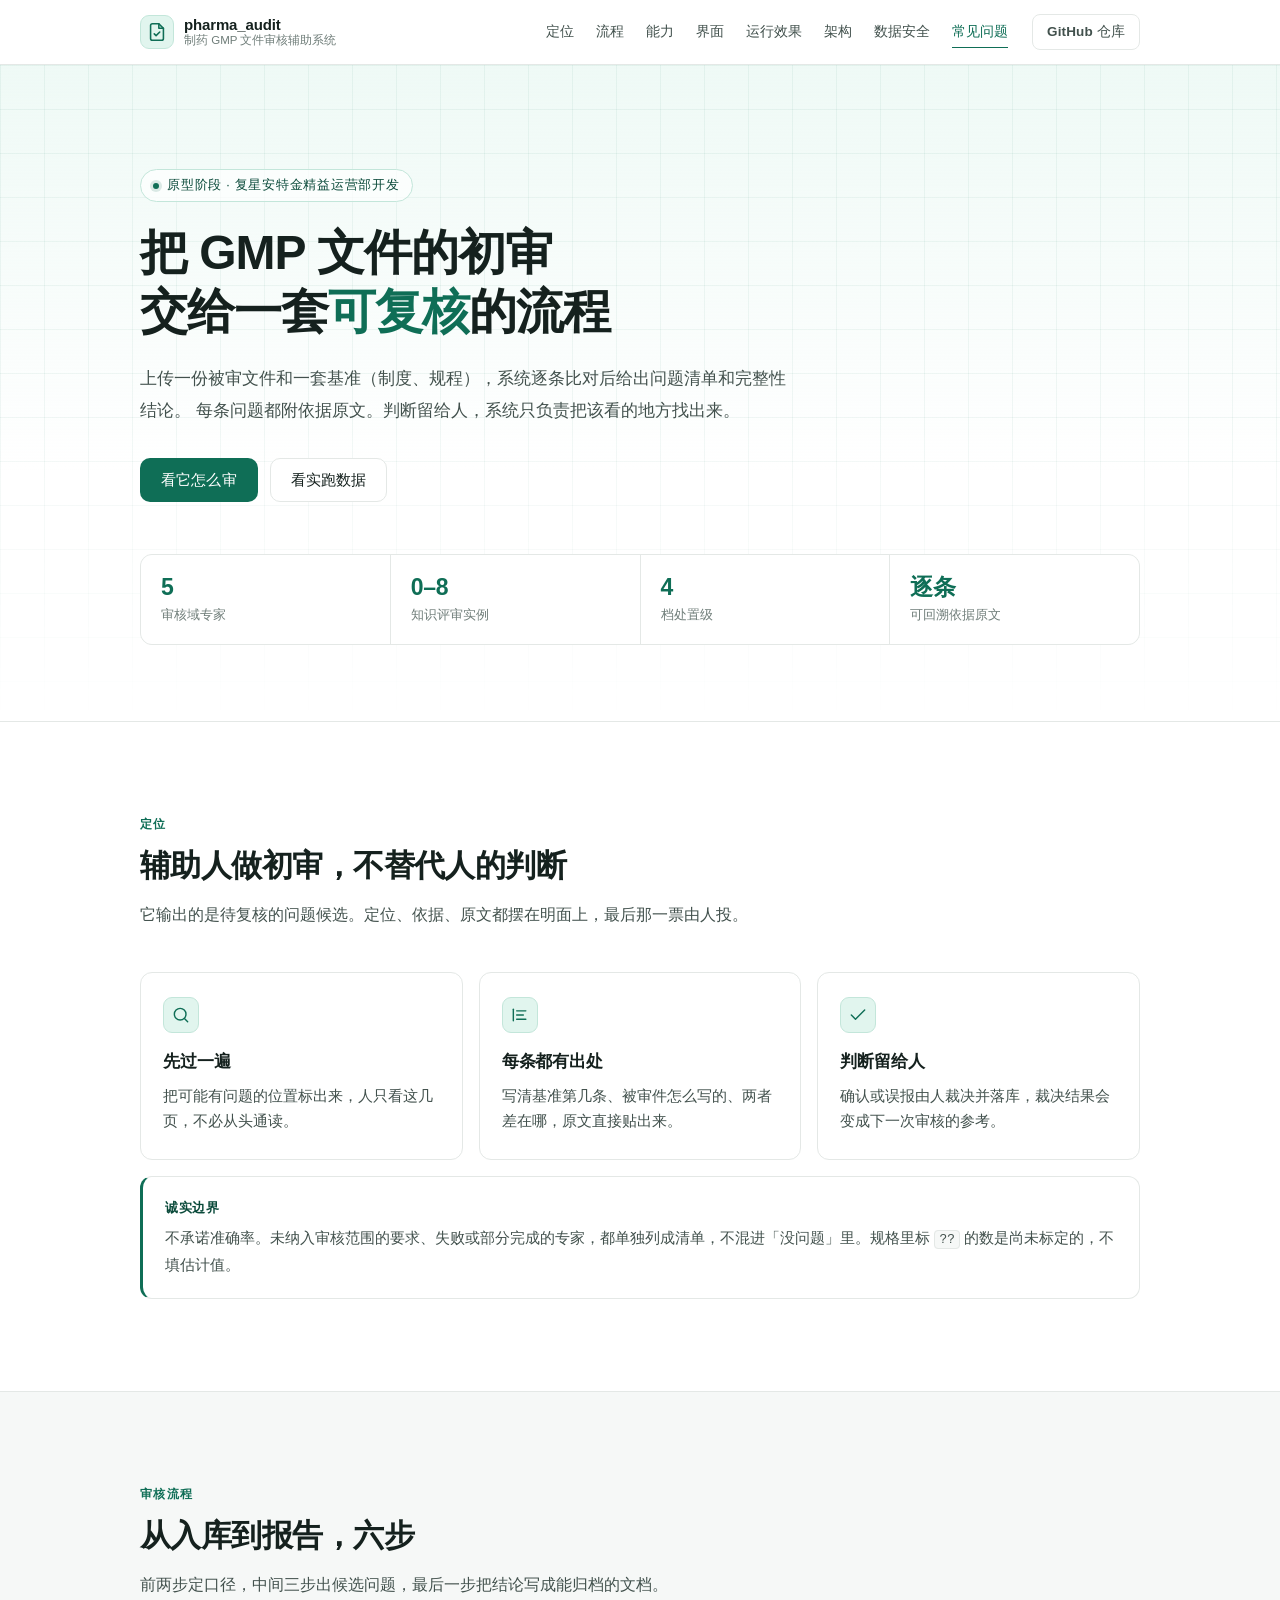
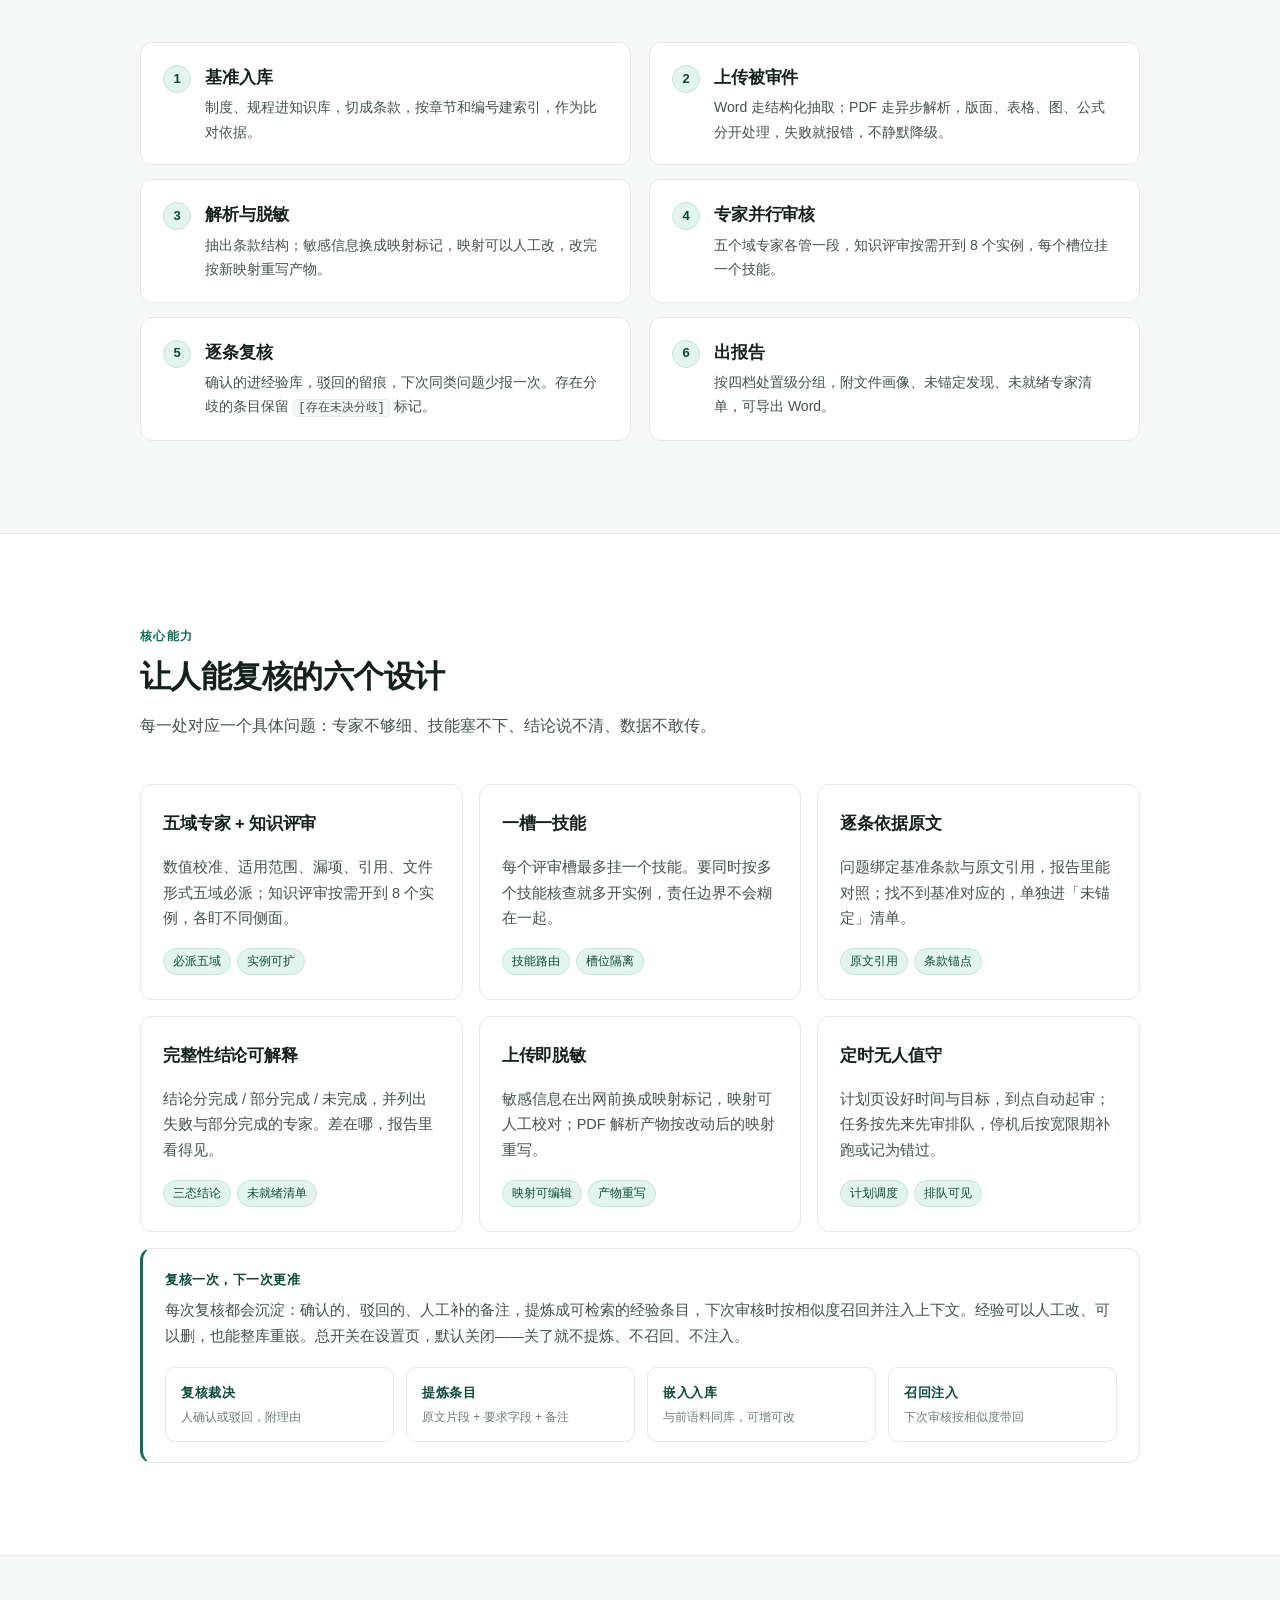
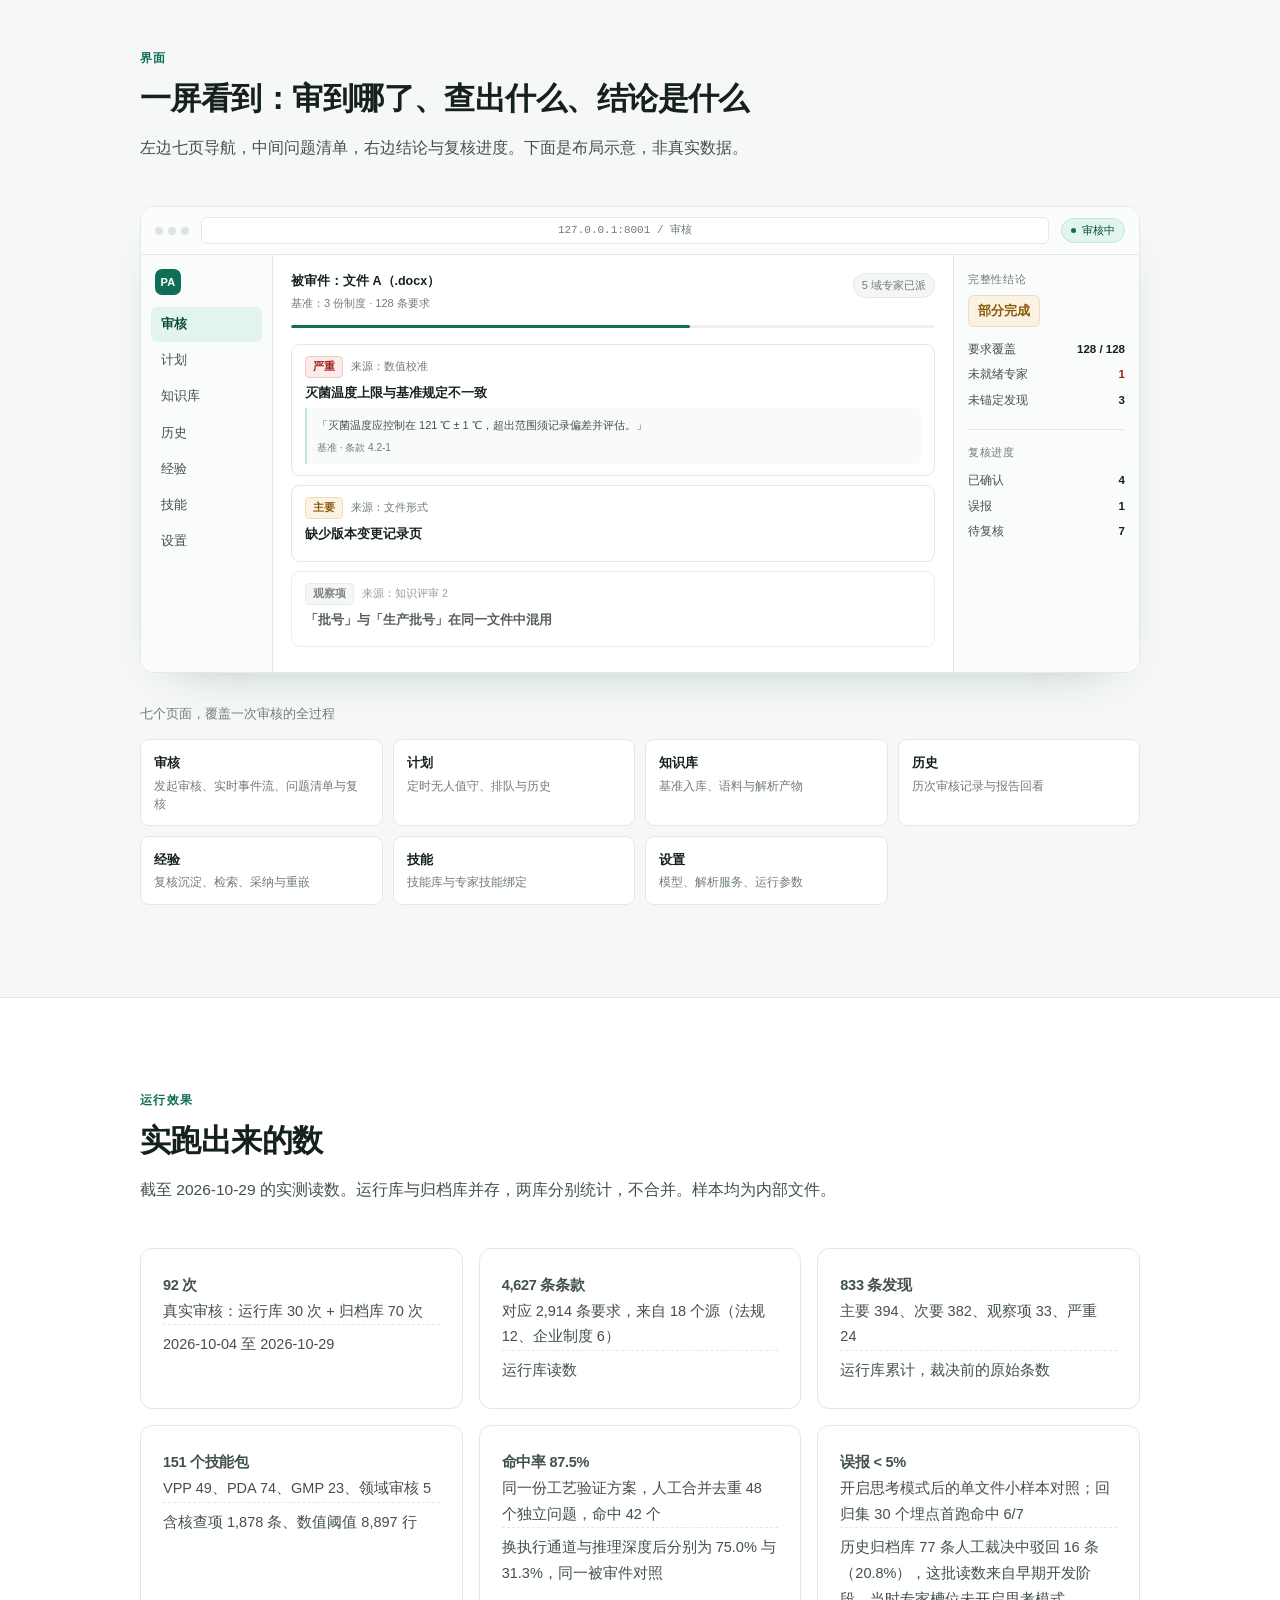
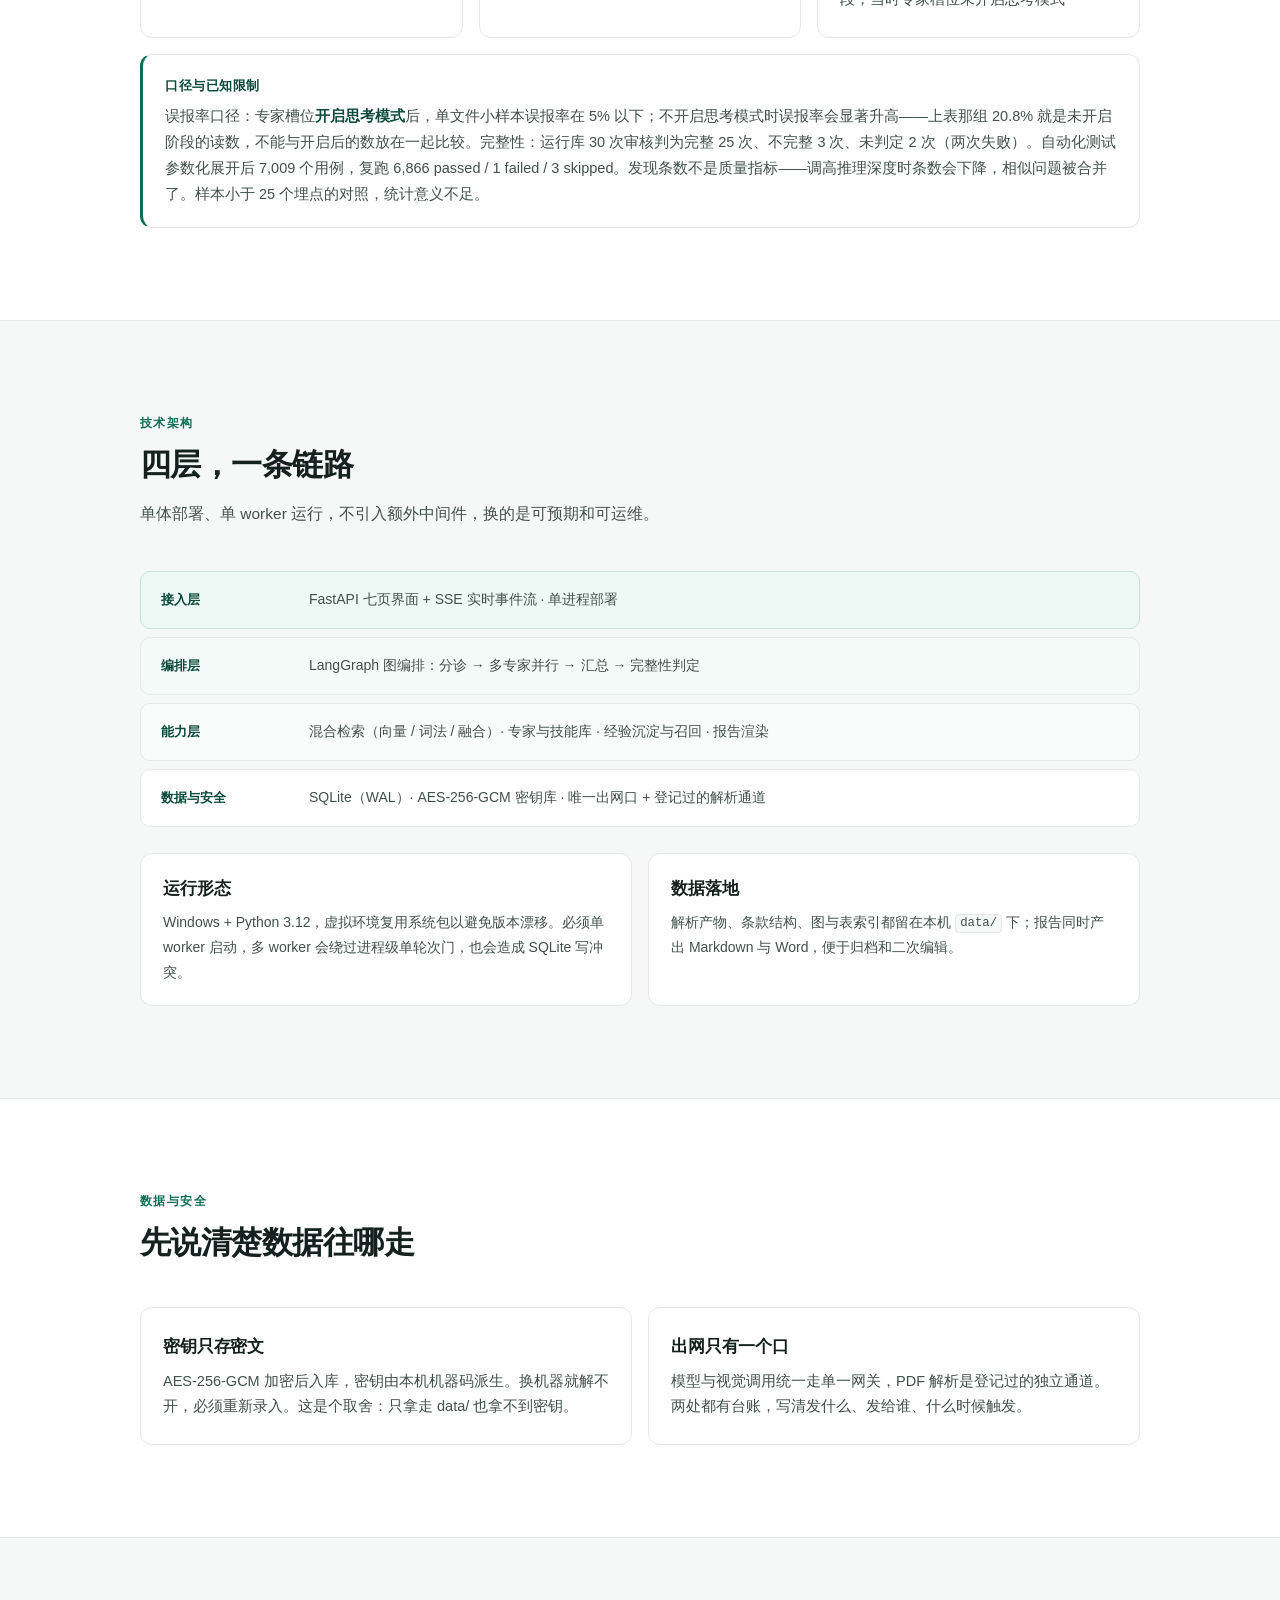
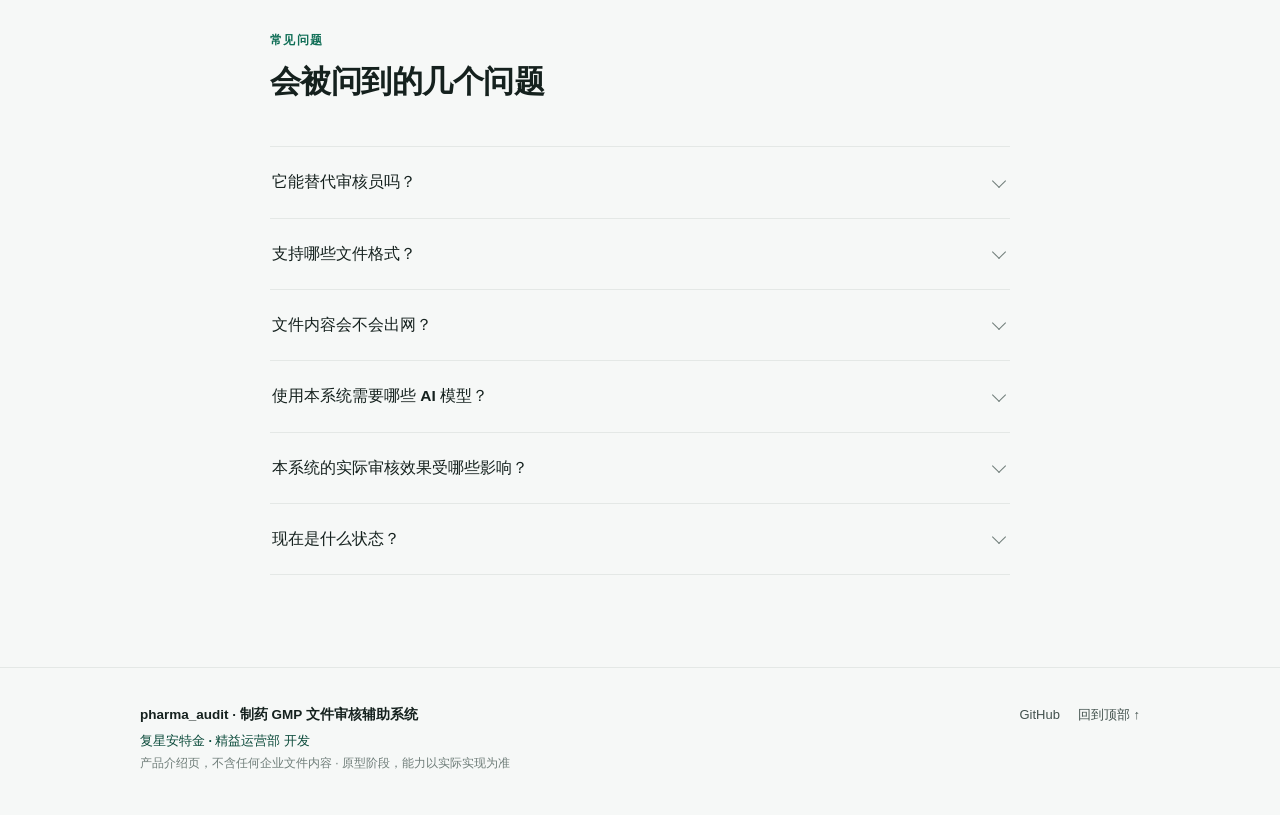
==== commit ec6ba4fb: "修复口径提示条内联加粗被强制换行；删除安全区导语句与「数据不整目录外发」卡" ====
--- a/index.html
+++ b/index.html
@@ -334,7 +334,7 @@
 
       <div class="note">
         <b>口径与已知限制</b>
-        <p>误报率口径：专家槽位<b>开启思考模式</b>后，单文件小样本误报率在 5% 以下；不开启思考模式时误报率会显著升高——上表那组 20.8% 就是未开启阶段的读数，不能与开启后的数放在一起比较。完整性：运行库 30 次审核判为完整 25 次、不完整 3 次、未判定 2 次（两次失败）。自动化测试参数化展开后 7,009 个用例，复跑 6,866 passed / 1 failed / 3 skipped。发现条数不是质量指标——调高推理深度时条数会下降，相似问题被合并了。样本小于 25 个埋点的对照，统计意义不足。</p>
+        <p>误报率口径：专家槽位<strong>开启思考模式</strong>后，单文件小样本误报率在 5% 以下；不开启思考模式时误报率会显著升高——上表那组 20.8% 就是未开启阶段的读数，不能与开启后的数放在一起比较。完整性：运行库 30 次审核判为完整 25 次、不完整 3 次、未判定 2 次（两次失败）。自动化测试参数化展开后 7,009 个用例，复跑 6,866 passed / 1 failed / 3 skipped。发现条数不是质量指标——调高推理深度时条数会下降，相似问题被合并了。样本小于 25 个埋点的对照，统计意义不足。</p>
       </div>
     </div>
   </section>
@@ -384,9 +384,8 @@
       <header class="sec-head">
         <p class="kicker">数据与安全</p>
         <h2>先说清楚数据往哪走</h2>
-        <p class="sec-lede">制药文件不适合先跑起来再说。这三条是设计时就定死的。</p>
-      </header>
-      <div class="grid grid-3">
+      </header>
+      <div class="grid grid-2">
         <article class="card">
           <h3>密钥只存密文</h3>
           <p>AES-256-GCM 加密后入库，密钥由本机机器码派生。换机器就解不开，必须重新录入。这是个取舍：只拿走 data/ 也拿不到密钥。</p>
@@ -394,10 +393,6 @@
         <article class="card">
           <h3>出网只有一个口</h3>
           <p>模型与视觉调用统一走单一网关，PDF 解析是登记过的独立通道。两处都有台账，写清发什么、发给谁、什么时候触发。</p>
-        </article>
-        <article class="card">
-          <h3>数据不整目录外发</h3>
-          <p><code>data/</code> 里有企业文件副本和密钥密文，不进仓库、不打包外发。本页也不含任何企业文件内容。</p>
         </article>
       </div>
     </div>
--- a/assets/css/style.css
+++ b/assets/css/style.css
@@ -172,6 +172,7 @@
   background:#fff;border:1px solid var(--line);border-left:3px solid var(--brand);
 }
 .note b{display:block;margin-bottom:6px;font-size:13px;letter-spacing:.04em;color:var(--brand-ink)}
+.note strong{font-weight:600;color:var(--brand-ink)}
 .note p{margin:0;font-size:14.5px;color:var(--ink-2);line-height:1.8}
 
 /* ── 流程 ───────────────────────────────────────────── */
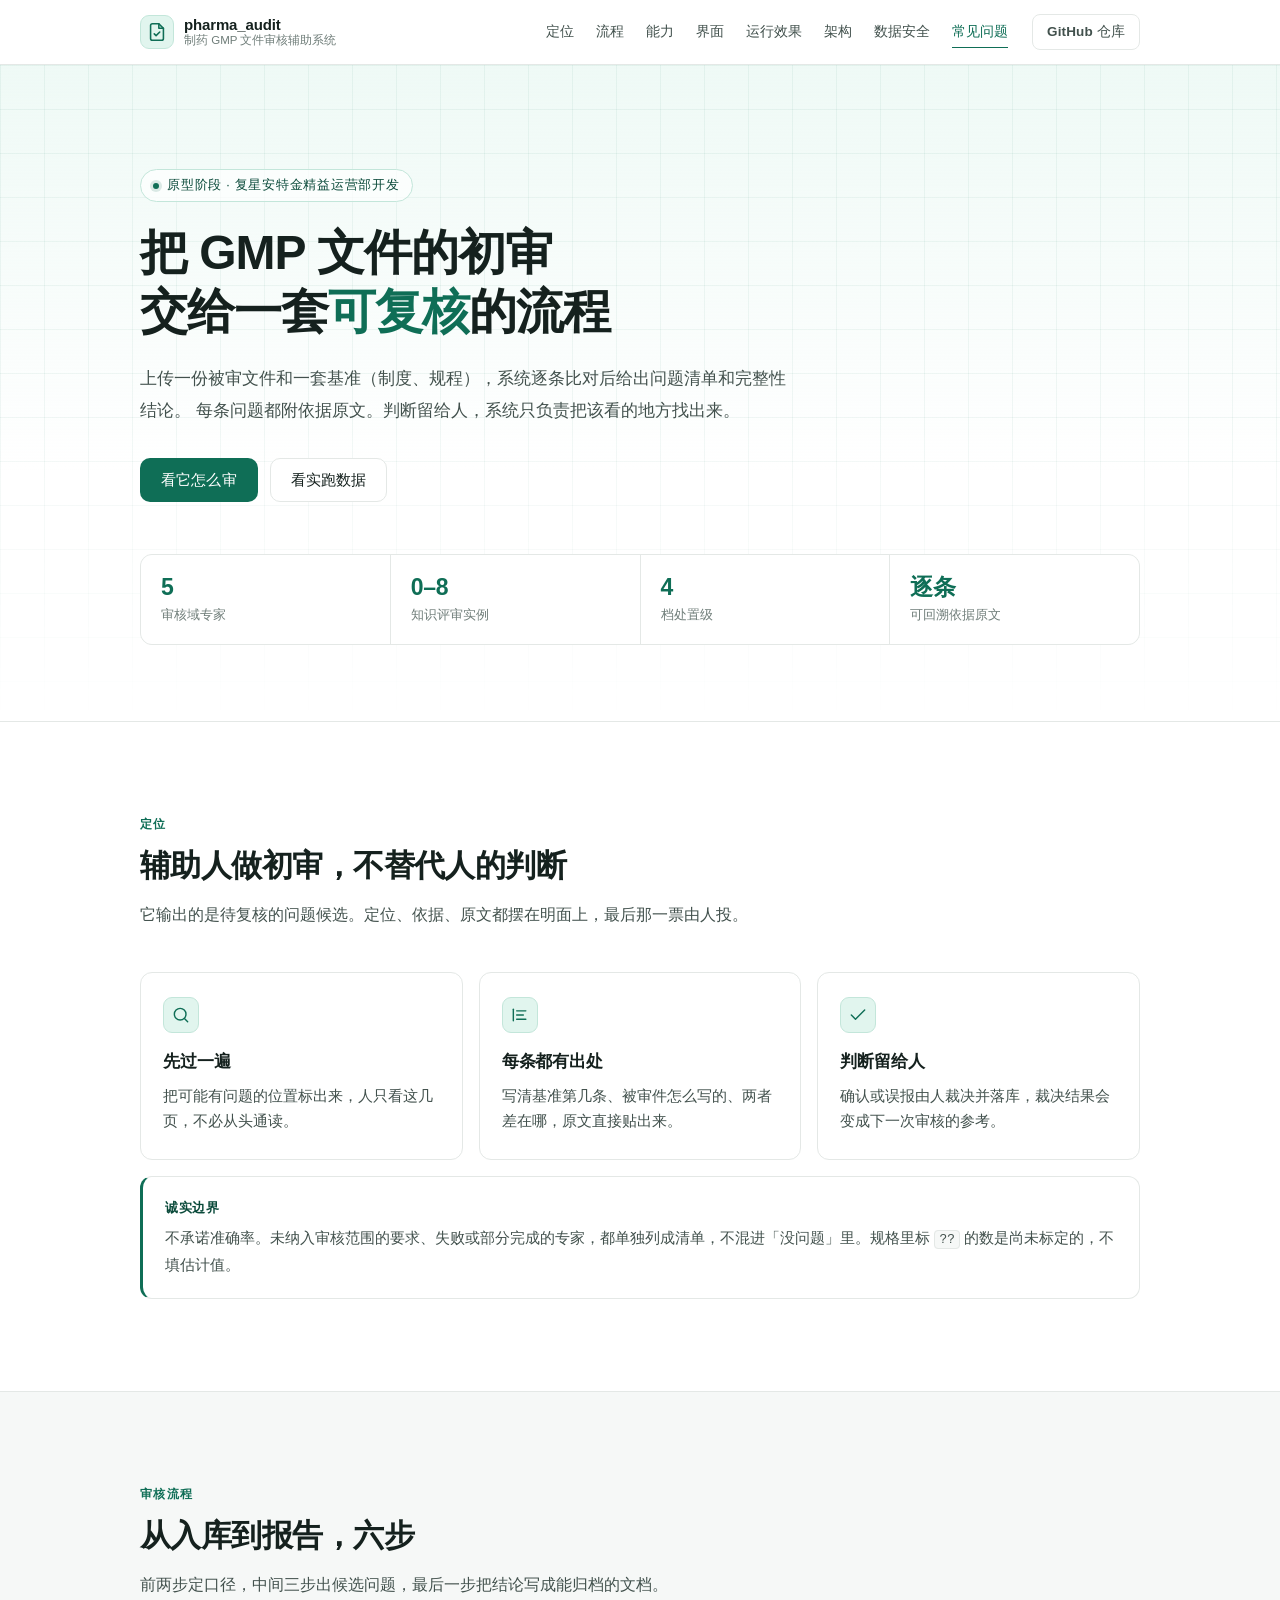
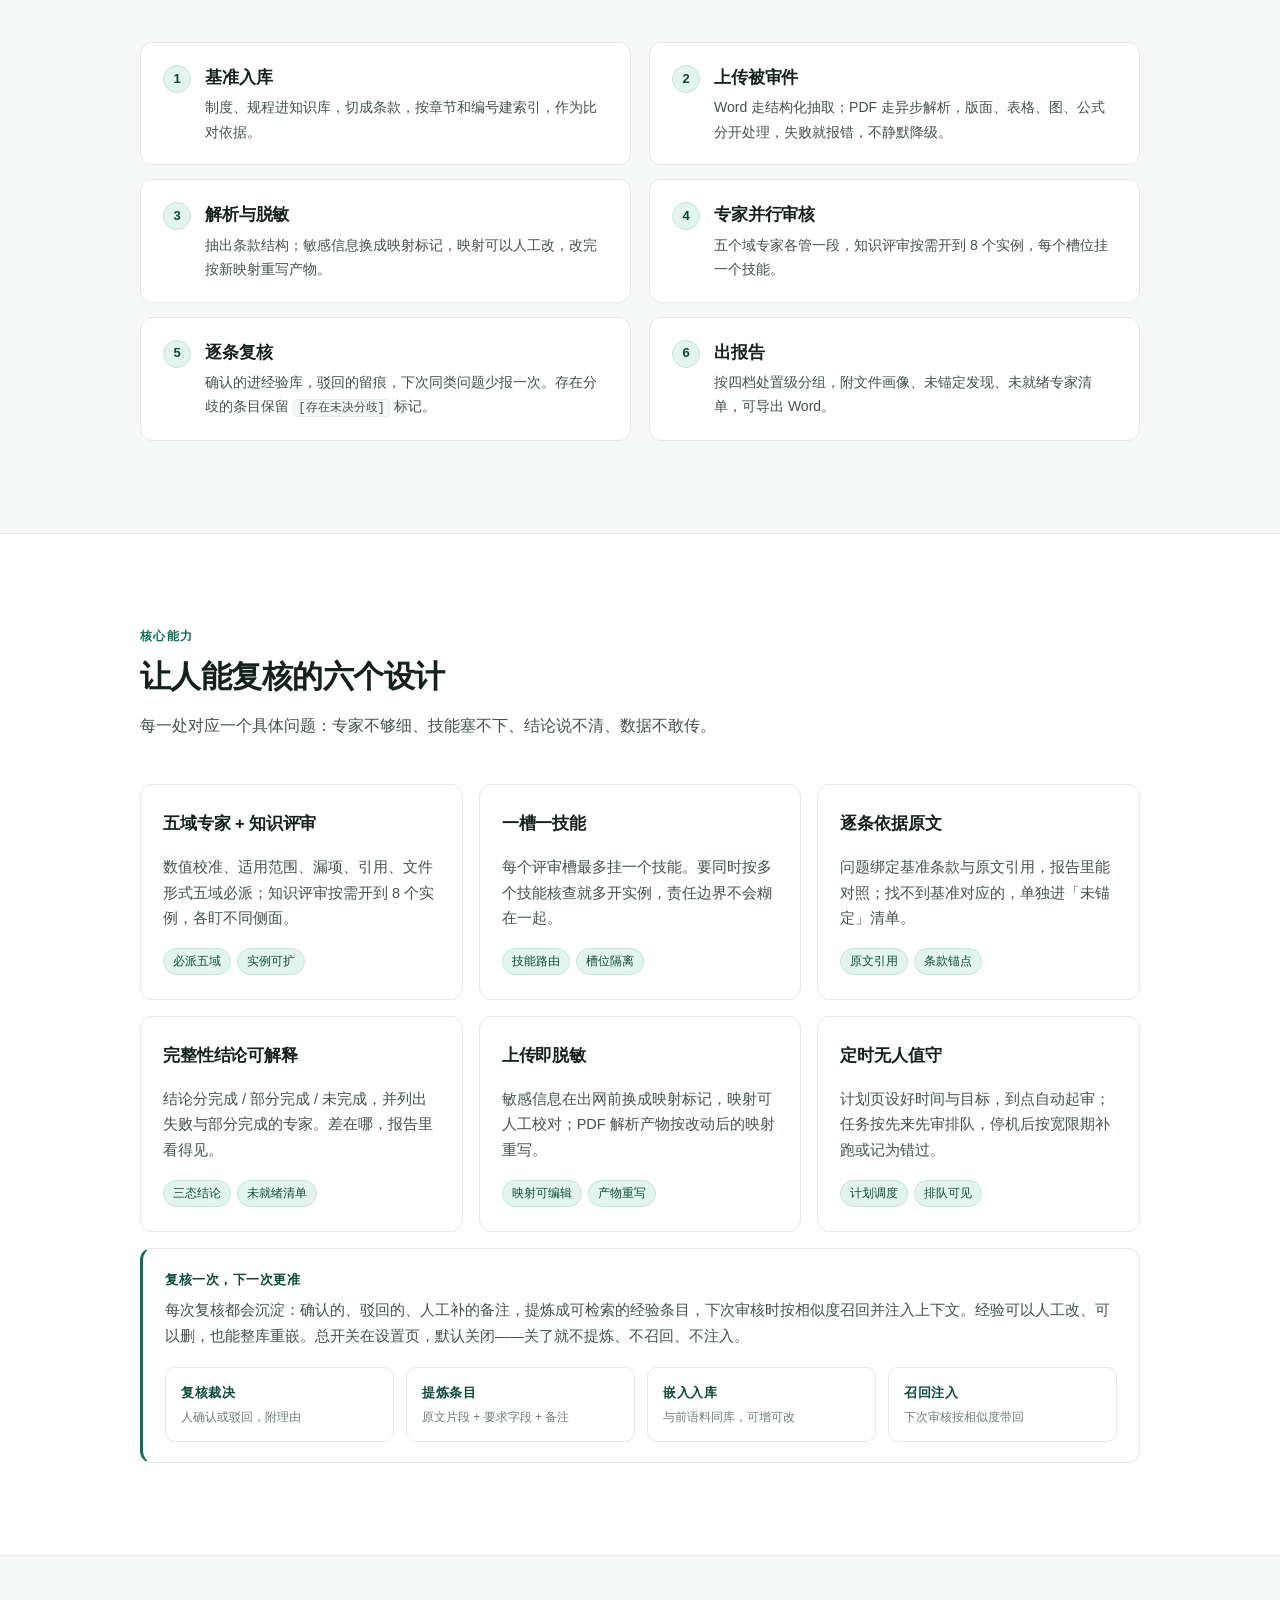
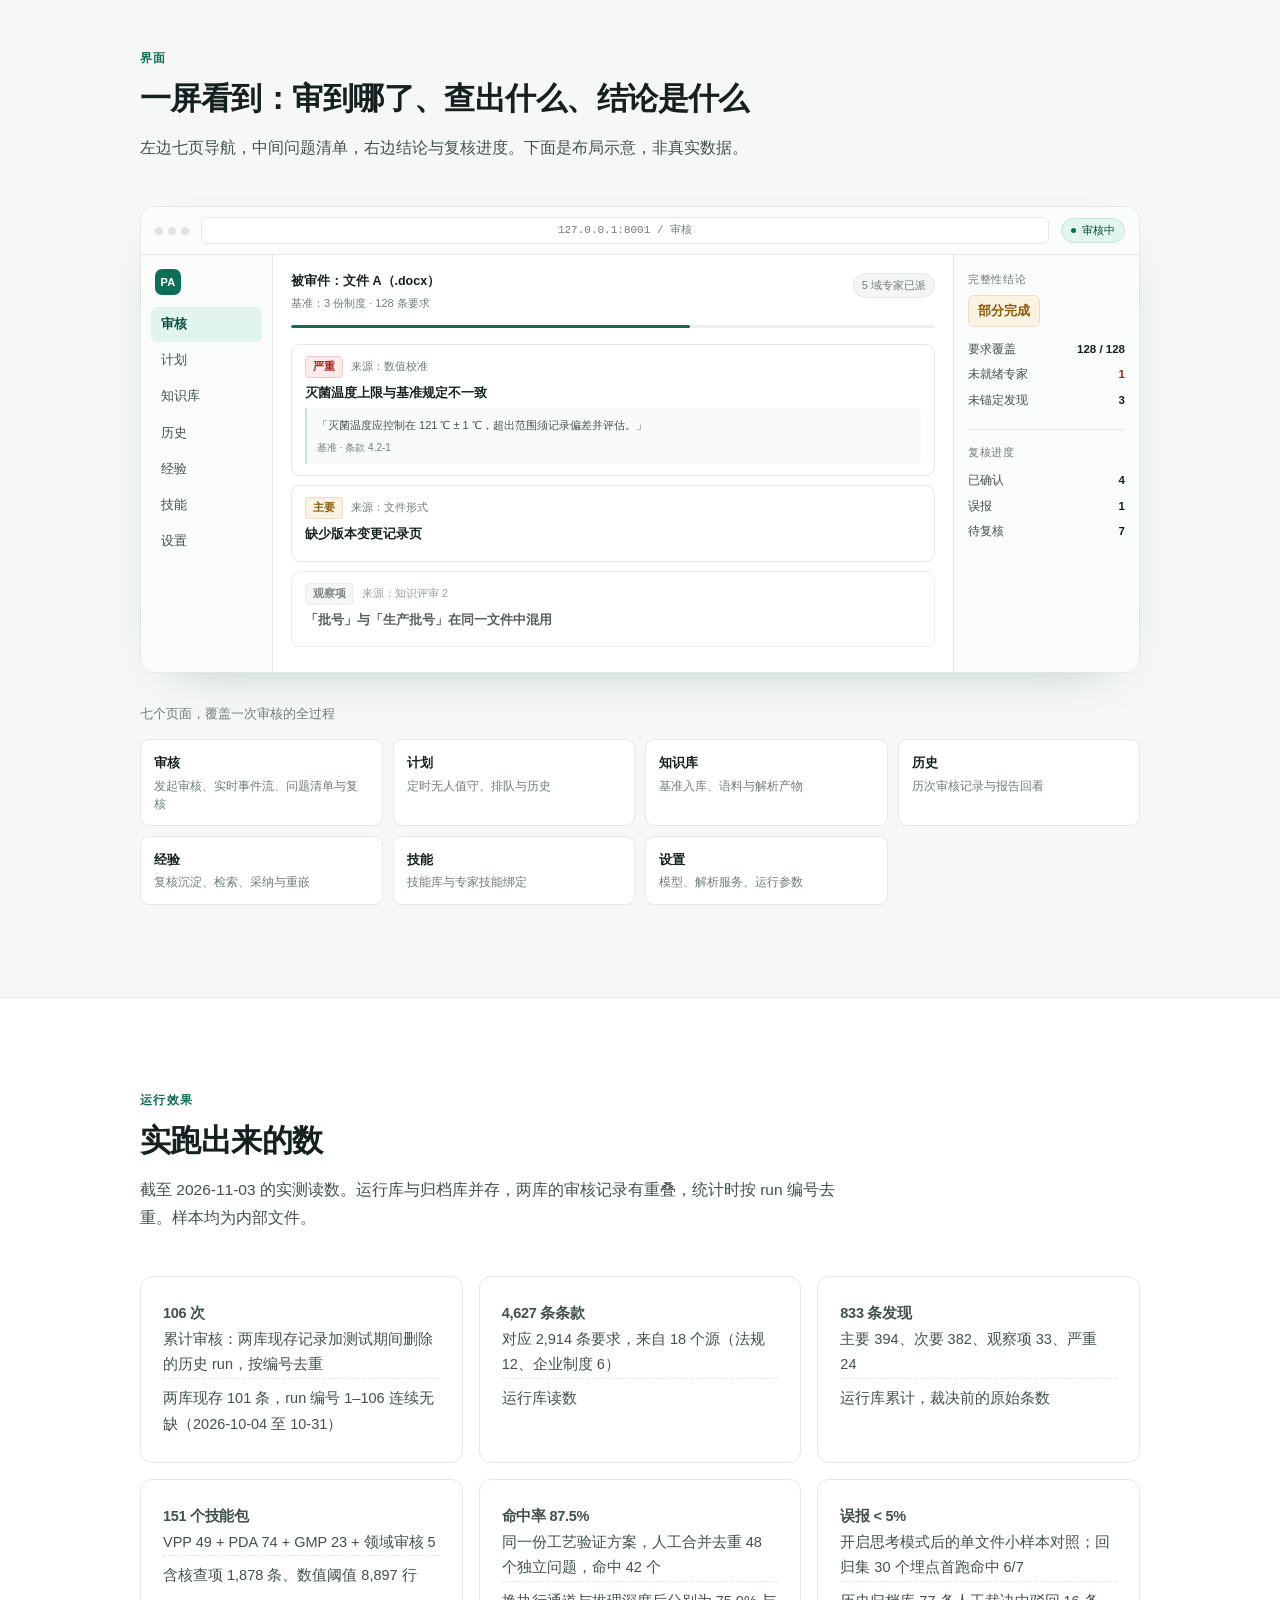
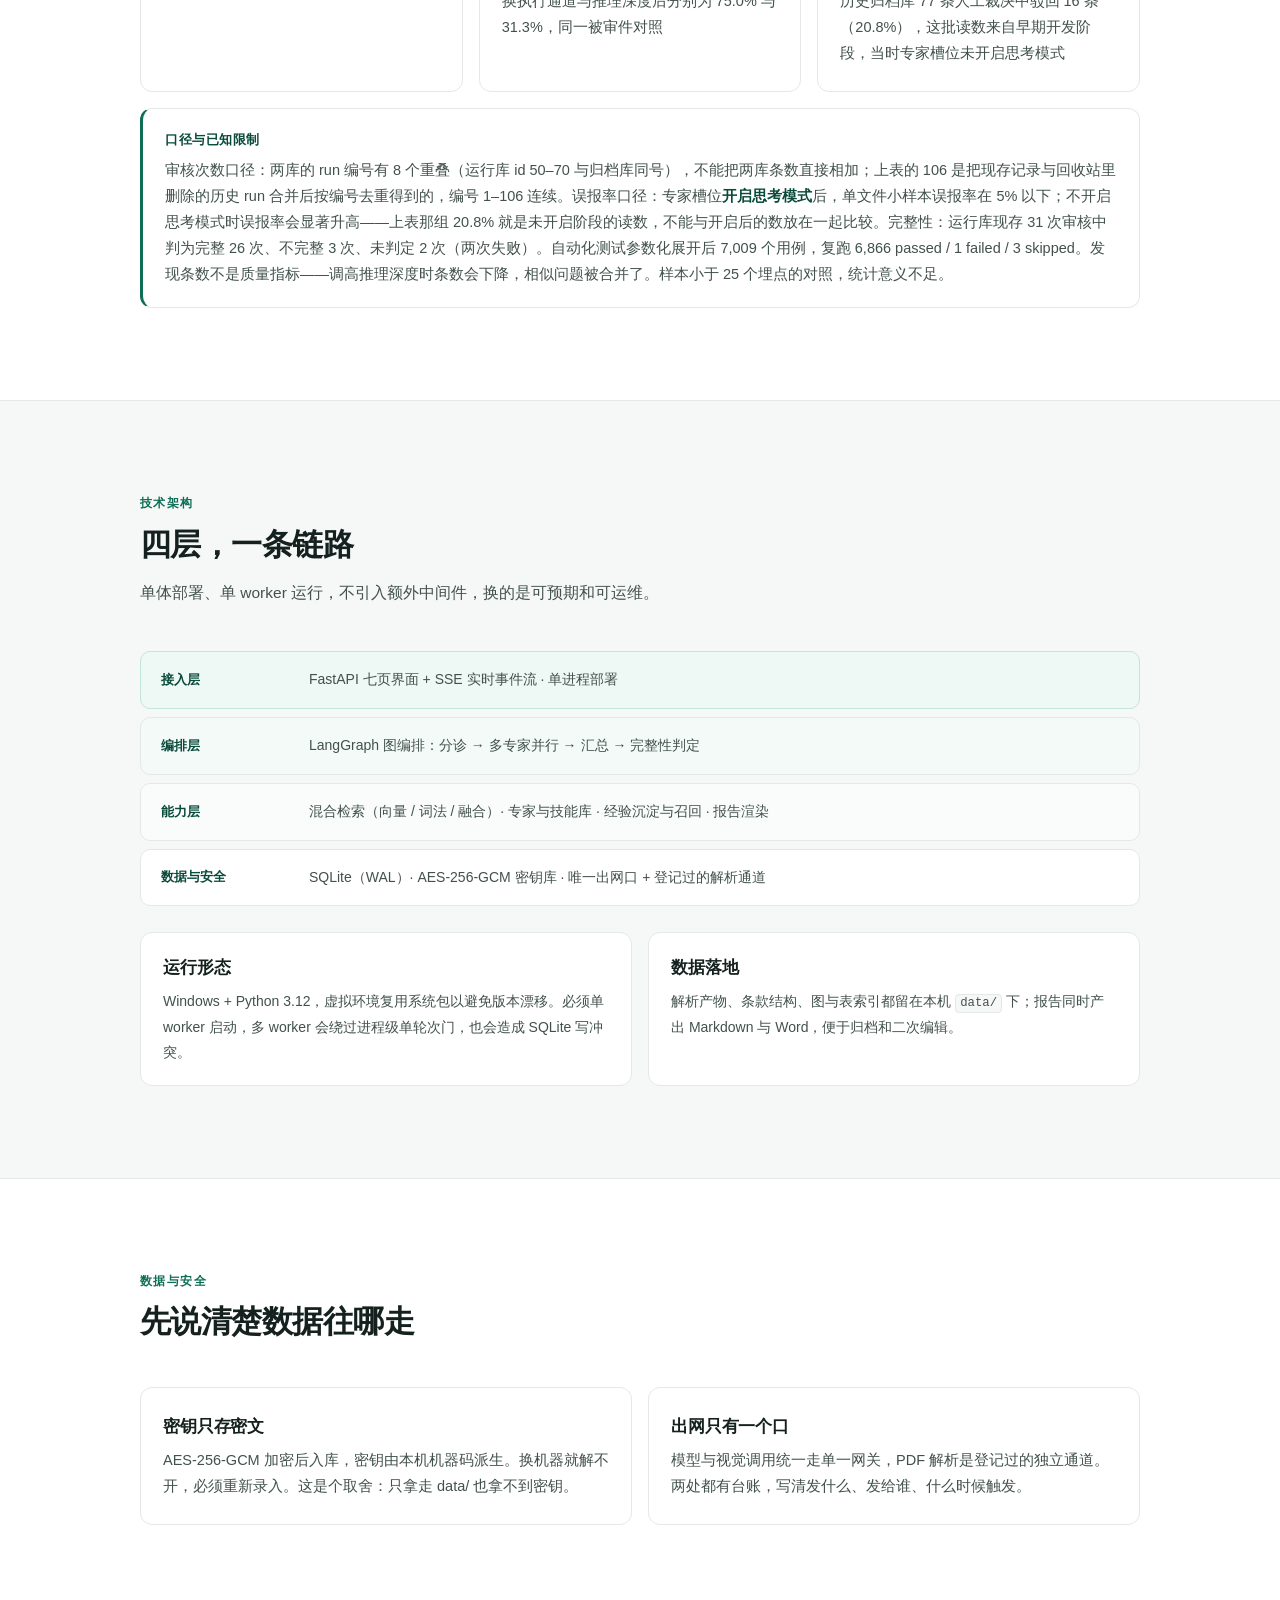
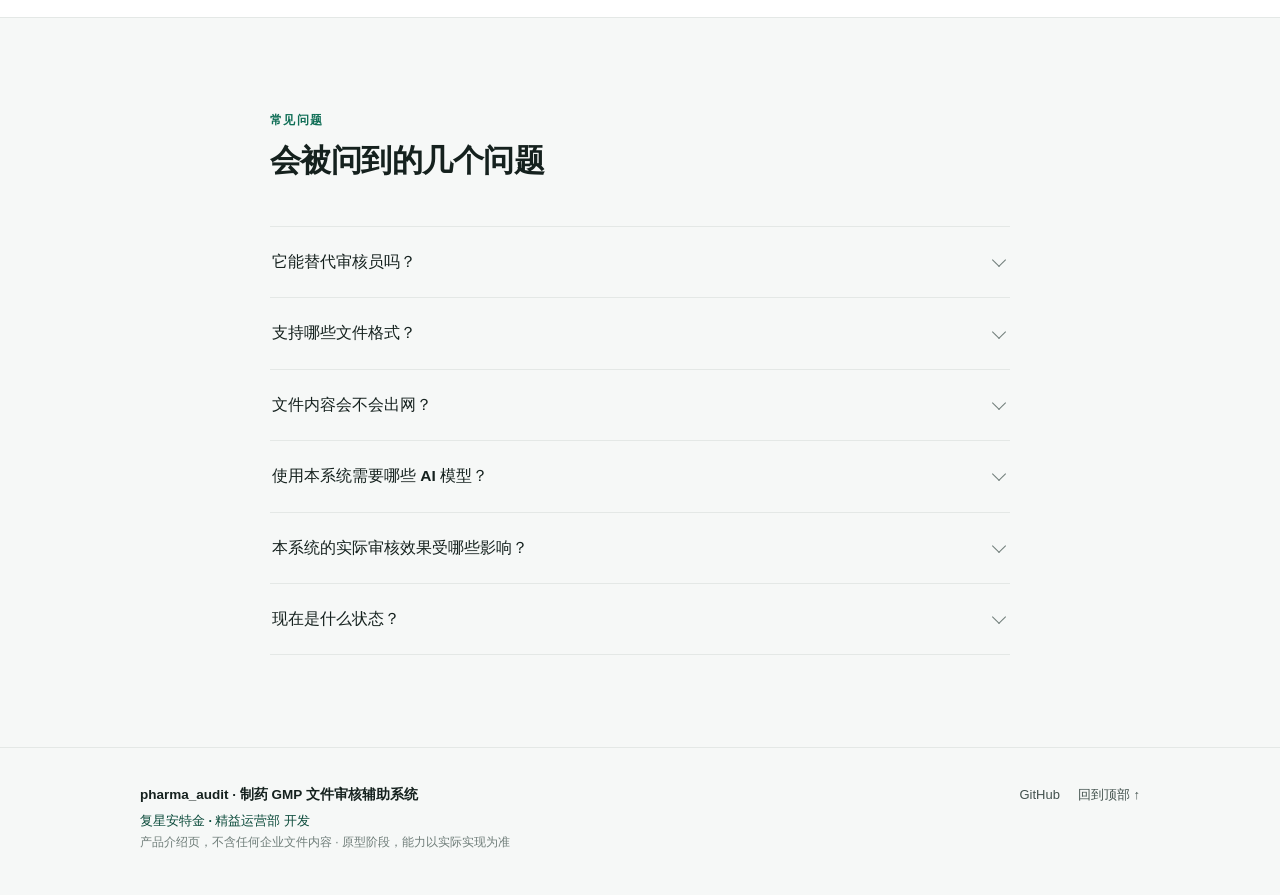
==== commit ee5f8900: "修正审核次数口径：92→106（含已删历史 run 去重）；技能包分项改加号；完整性读数同步到现存 31 次" ====
--- a/index.html
+++ b/index.html
@@ -297,13 +297,13 @@
       <header class="sec-head">
         <p class="kicker">运行效果</p>
         <h2>实跑出来的数</h2>
-        <p class="sec-lede">截至 2026-10-29 的实测读数。运行库与归档库并存，两库分别统计，不合并。样本均为内部文件。</p>
+        <p class="sec-lede">截至 2026-11-03 的实测读数。运行库与归档库并存，两库的审核记录有重叠，统计时按 run 编号去重。样本均为内部文件。</p>
       </header>
       <div class="grid grid-3">
         <article class="card">
-          <p class="stat-num">92 次</p>
-          <p class="stat-label">真实审核：运行库 30 次 + 归档库 70 次</p>
-          <p class="stat-note">2026-10-04 至 2026-10-29</p>
+          <p class="stat-num">106 次</p>
+          <p class="stat-label">累计审核：两库现存记录加测试期间删除的历史 run，按编号去重</p>
+          <p class="stat-note">两库现存 101 条，run 编号 1–106 连续无缺（2026-10-04 至 10-31）</p>
         </article>
         <article class="card">
           <p class="stat-num">4,627 条条款</p>
@@ -317,7 +317,7 @@
         </article>
         <article class="card">
           <p class="stat-num">151 个技能包</p>
-          <p class="stat-label">VPP 49、PDA 74、GMP 23、领域审核 5</p>
+          <p class="stat-label">VPP 49 + PDA 74 + GMP 23 + 领域审核 5</p>
           <p class="stat-note">含核查项 1,878 条、数值阈值 8,897 行</p>
         </article>
         <article class="card">
@@ -334,7 +334,7 @@
 
       <div class="note">
         <b>口径与已知限制</b>
-        <p>误报率口径：专家槽位<strong>开启思考模式</strong>后，单文件小样本误报率在 5% 以下；不开启思考模式时误报率会显著升高——上表那组 20.8% 就是未开启阶段的读数，不能与开启后的数放在一起比较。完整性：运行库 30 次审核判为完整 25 次、不完整 3 次、未判定 2 次（两次失败）。自动化测试参数化展开后 7,009 个用例，复跑 6,866 passed / 1 failed / 3 skipped。发现条数不是质量指标——调高推理深度时条数会下降，相似问题被合并了。样本小于 25 个埋点的对照，统计意义不足。</p>
+        <p>审核次数口径：两库的 run 编号有 8 个重叠（运行库 id 50–70 与归档库同号），不能把两库条数直接相加；上表的 106 是把现存记录与回收站里删除的历史 run 合并后按编号去重得到的，编号 1–106 连续。误报率口径：专家槽位<strong>开启思考模式</strong>后，单文件小样本误报率在 5% 以下；不开启思考模式时误报率会显著升高——上表那组 20.8% 就是未开启阶段的读数，不能与开启后的数放在一起比较。完整性：运行库现存 31 次审核中判为完整 26 次、不完整 3 次、未判定 2 次（两次失败）。自动化测试参数化展开后 7,009 个用例，复跑 6,866 passed / 1 failed / 3 skipped。发现条数不是质量指标——调高推理深度时条数会下降，相似问题被合并了。样本小于 25 个埋点的对照，统计意义不足。</p>
       </div>
     </div>
   </section>
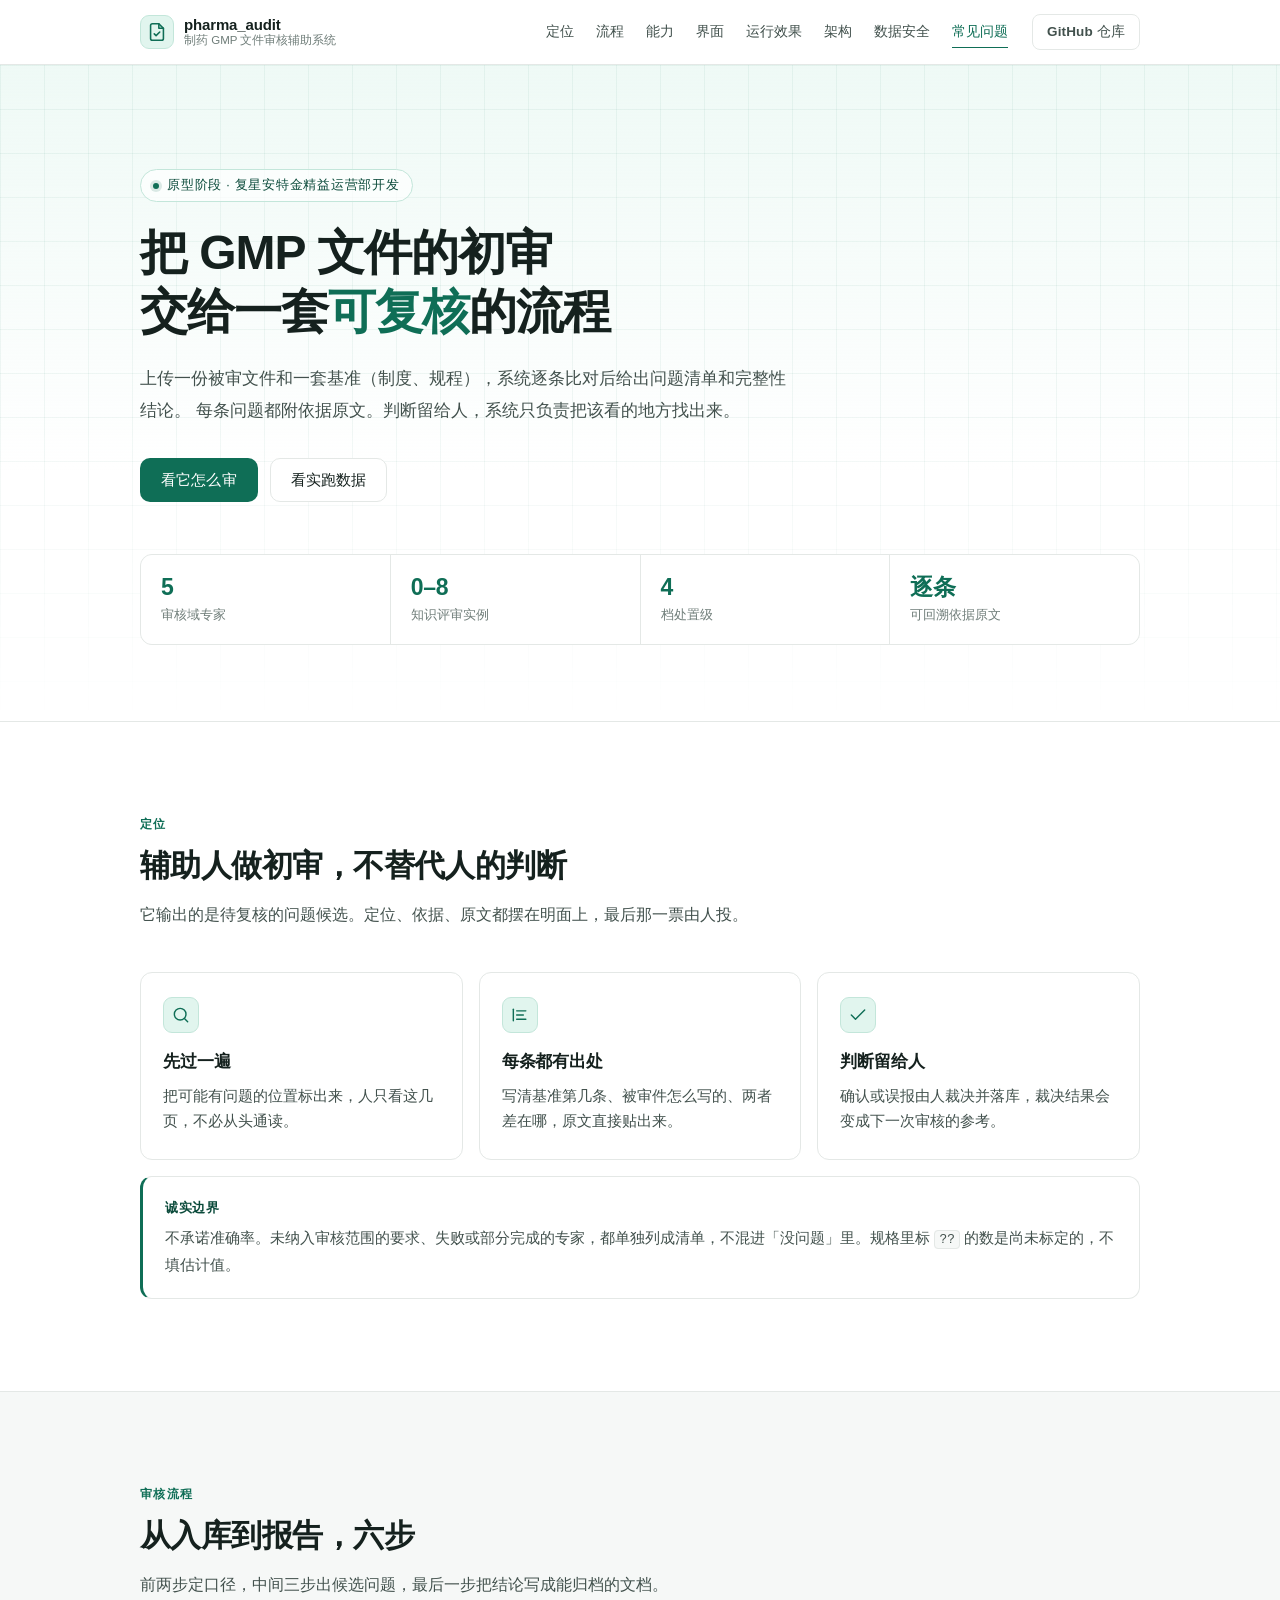
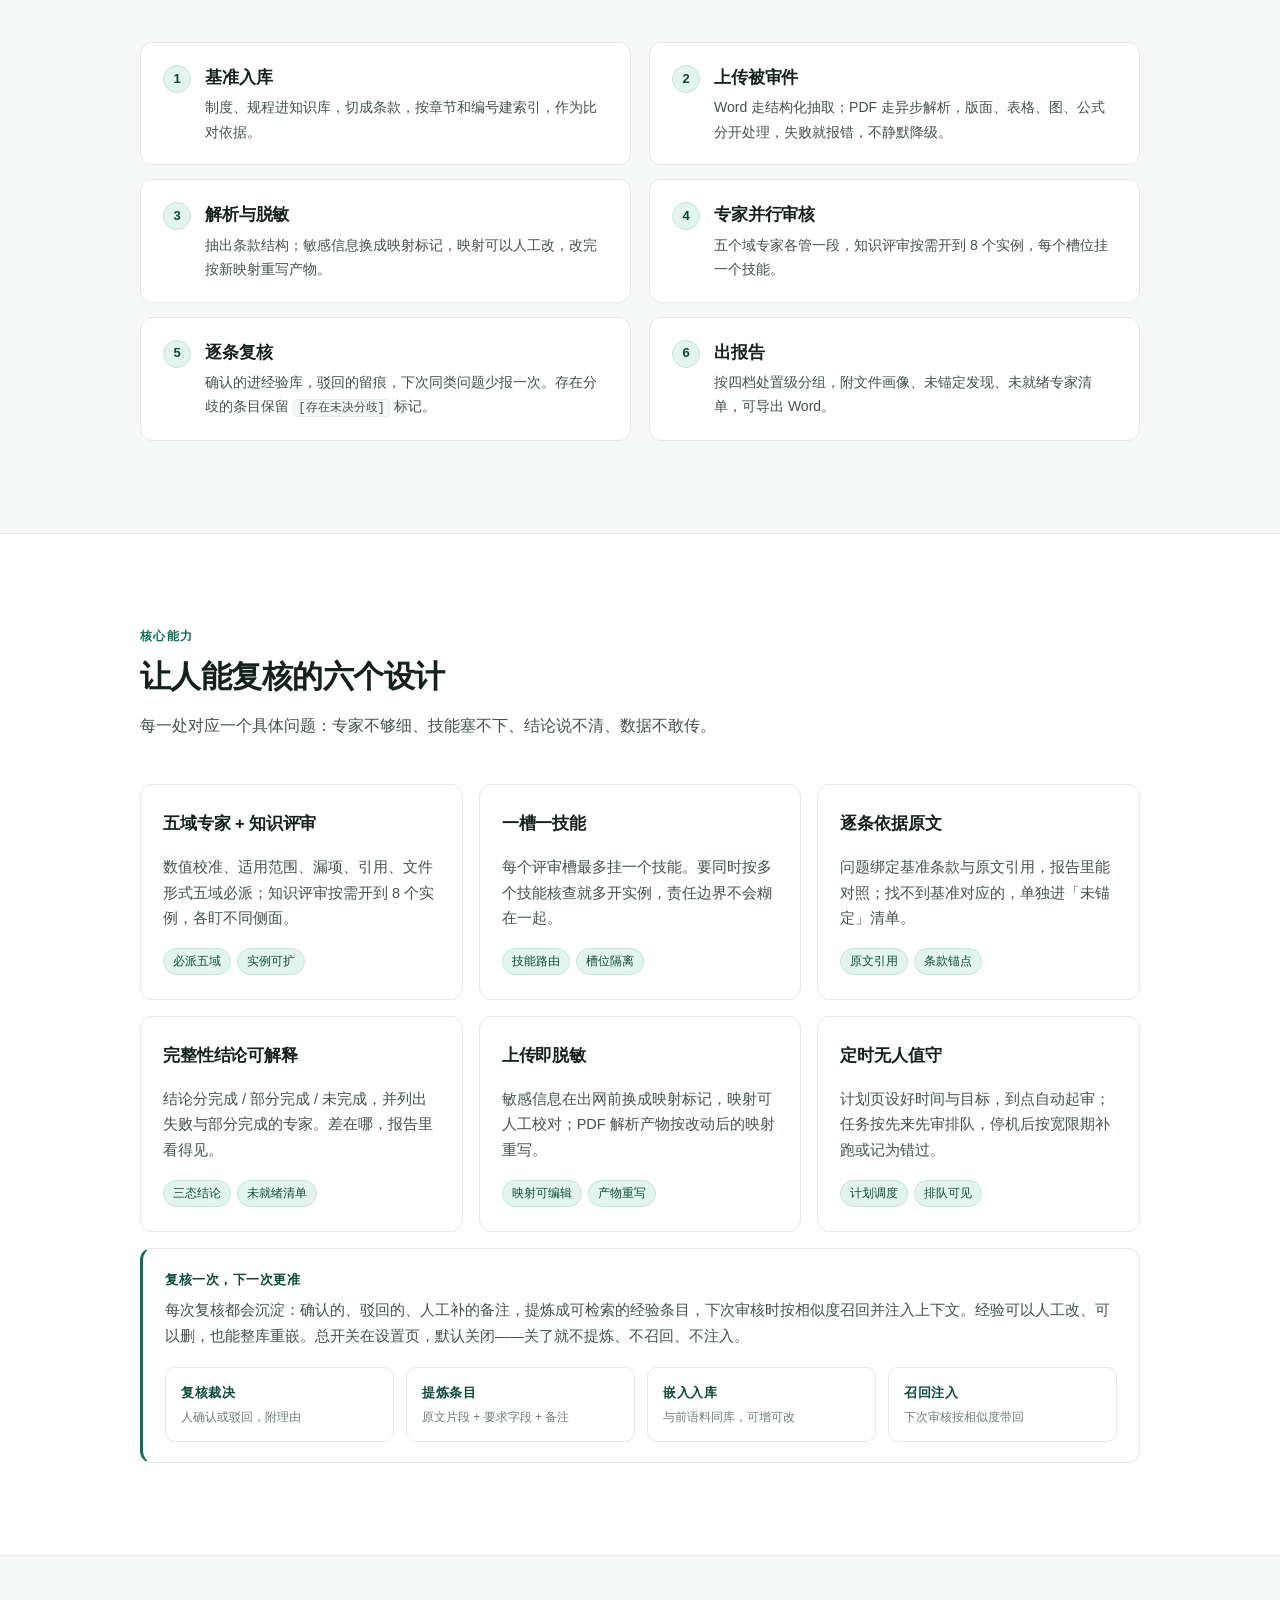
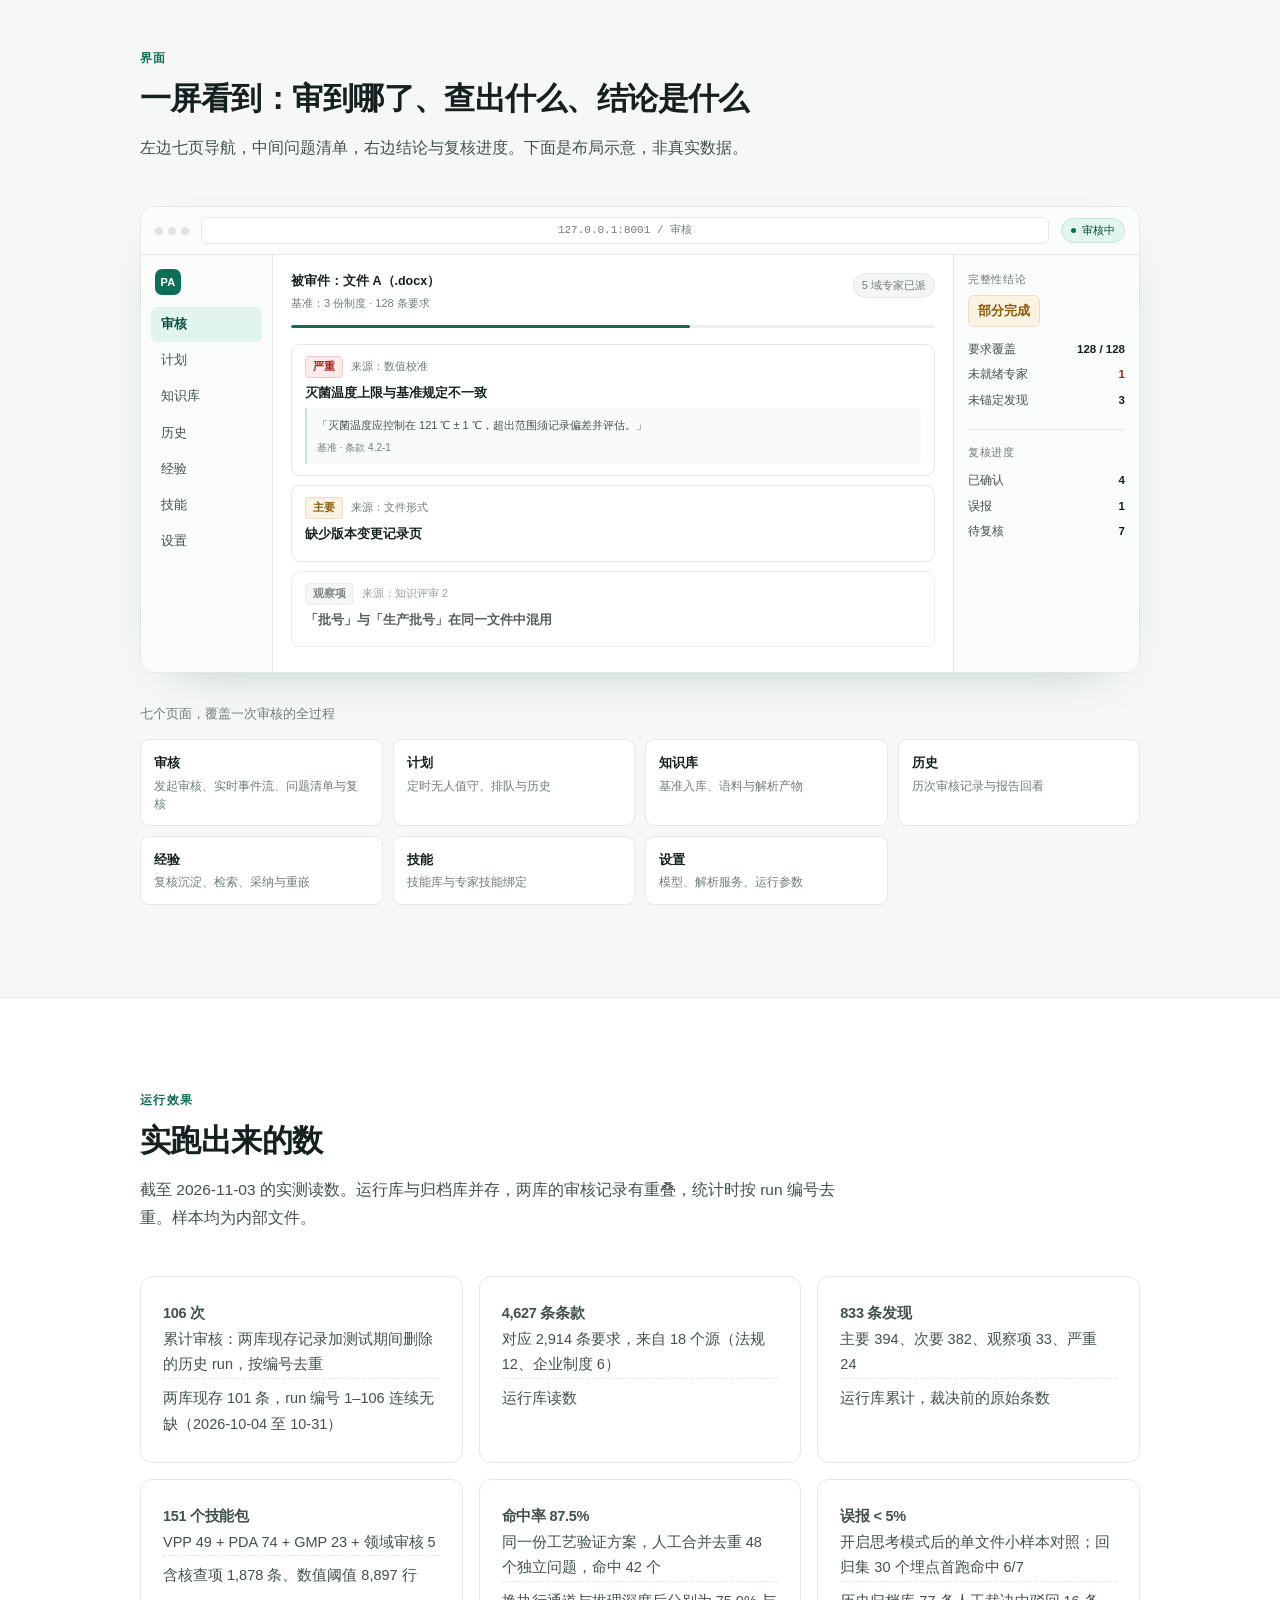
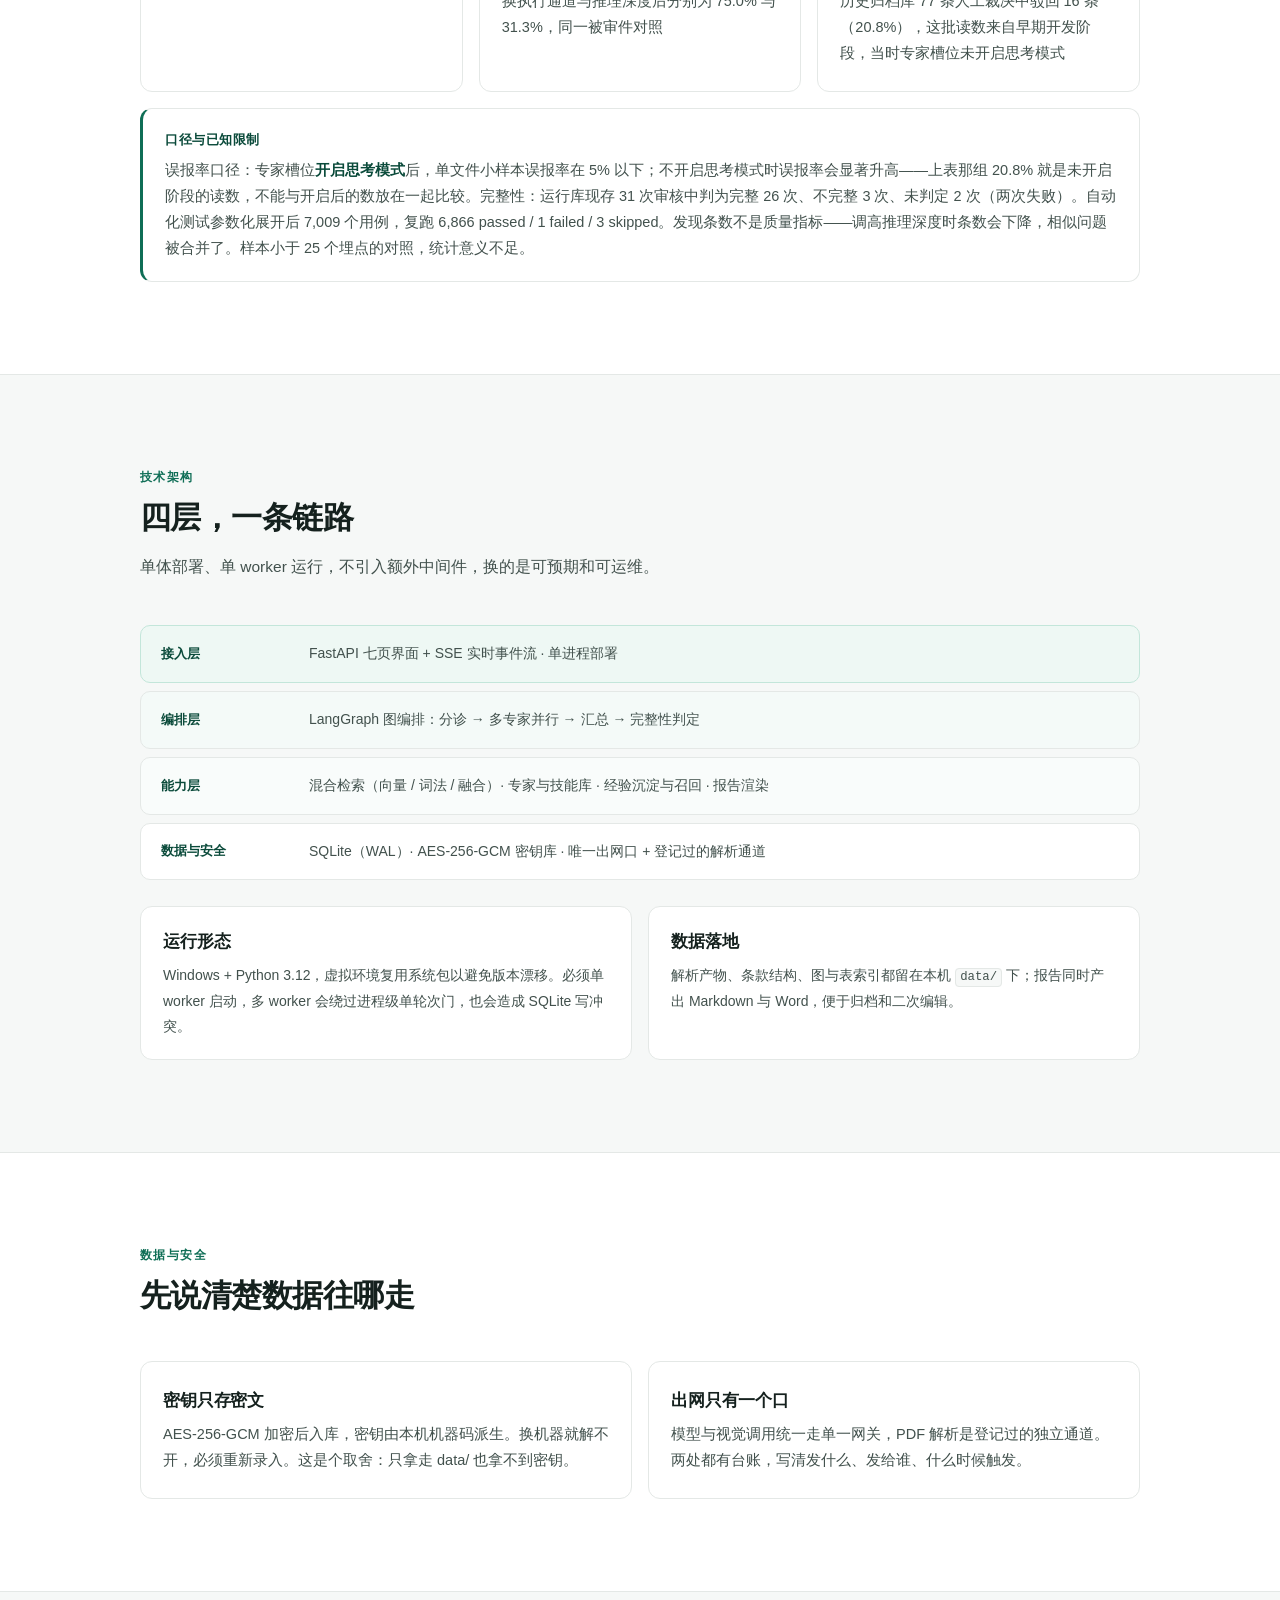
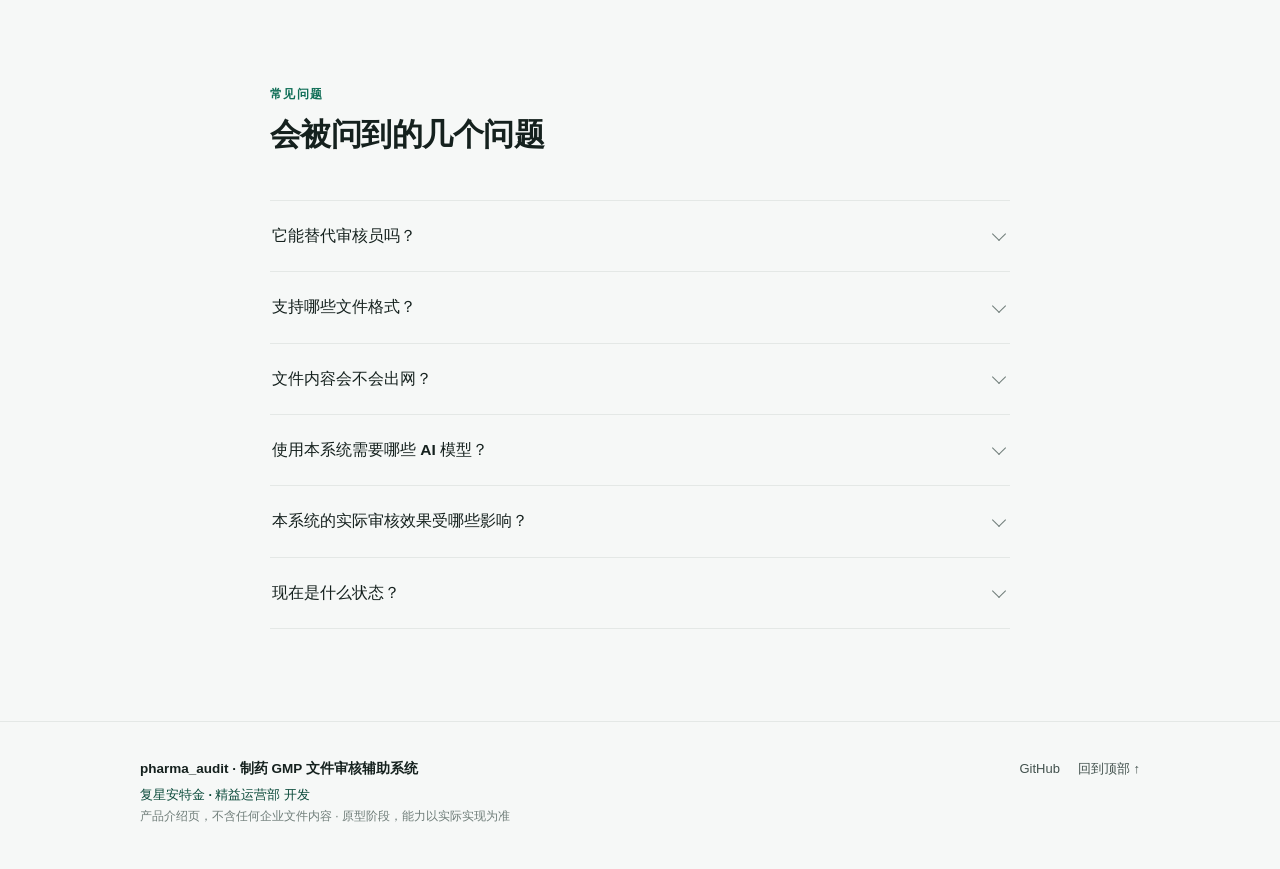
==== commit 569c09cd: "删除口径说明中的审核次数统计细节" ====
--- a/index.html
+++ b/index.html
@@ -334,7 +334,7 @@
 
       <div class="note">
         <b>口径与已知限制</b>
-        <p>审核次数口径：两库的 run 编号有 8 个重叠（运行库 id 50–70 与归档库同号），不能把两库条数直接相加；上表的 106 是把现存记录与回收站里删除的历史 run 合并后按编号去重得到的，编号 1–106 连续。误报率口径：专家槽位<strong>开启思考模式</strong>后，单文件小样本误报率在 5% 以下；不开启思考模式时误报率会显著升高——上表那组 20.8% 就是未开启阶段的读数，不能与开启后的数放在一起比较。完整性：运行库现存 31 次审核中判为完整 26 次、不完整 3 次、未判定 2 次（两次失败）。自动化测试参数化展开后 7,009 个用例，复跑 6,866 passed / 1 failed / 3 skipped。发现条数不是质量指标——调高推理深度时条数会下降，相似问题被合并了。样本小于 25 个埋点的对照，统计意义不足。</p>
+        <p>误报率口径：专家槽位<strong>开启思考模式</strong>后，单文件小样本误报率在 5% 以下；不开启思考模式时误报率会显著升高——上表那组 20.8% 就是未开启阶段的读数，不能与开启后的数放在一起比较。完整性：运行库现存 31 次审核中判为完整 26 次、不完整 3 次、未判定 2 次（两次失败）。自动化测试参数化展开后 7,009 个用例，复跑 6,866 passed / 1 failed / 3 skipped。发现条数不是质量指标——调高推理深度时条数会下降，相似问题被合并了。样本小于 25 个埋点的对照，统计意义不足。</p>
       </div>
     </div>
   </section>
